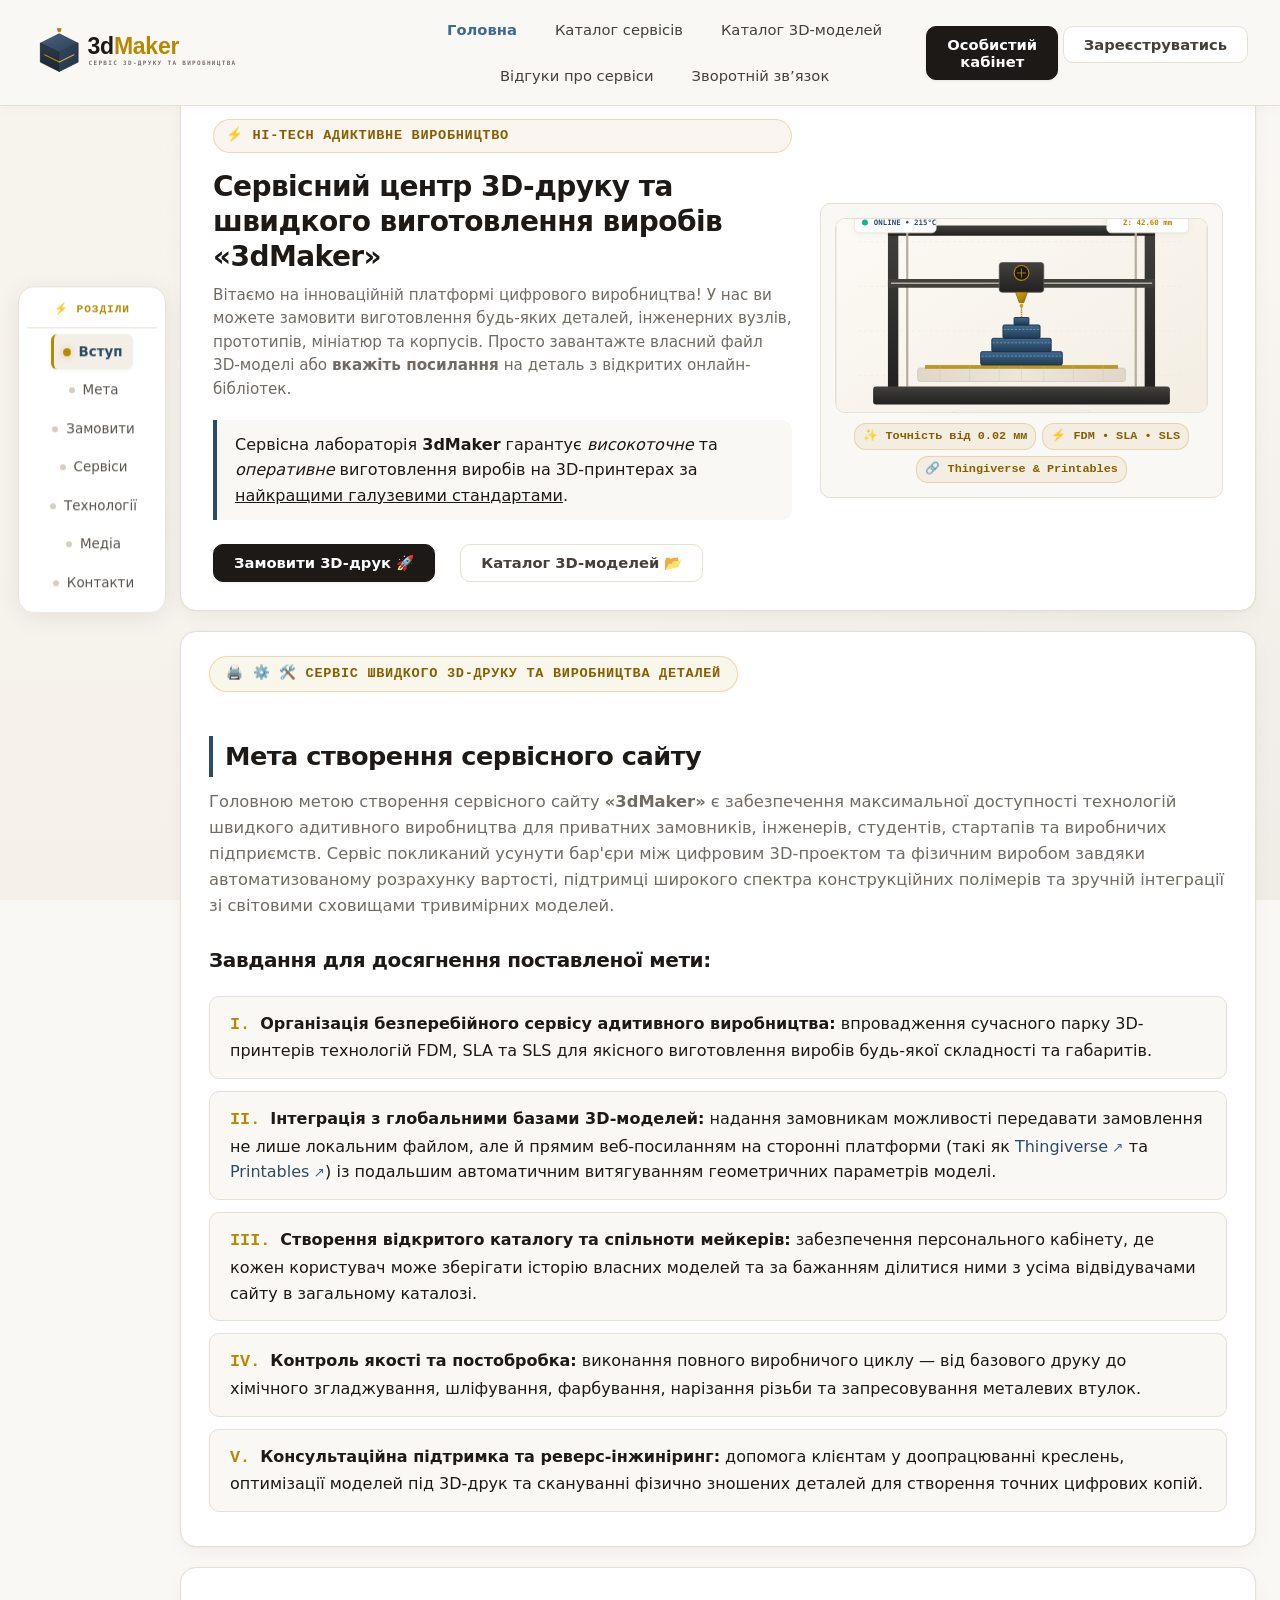
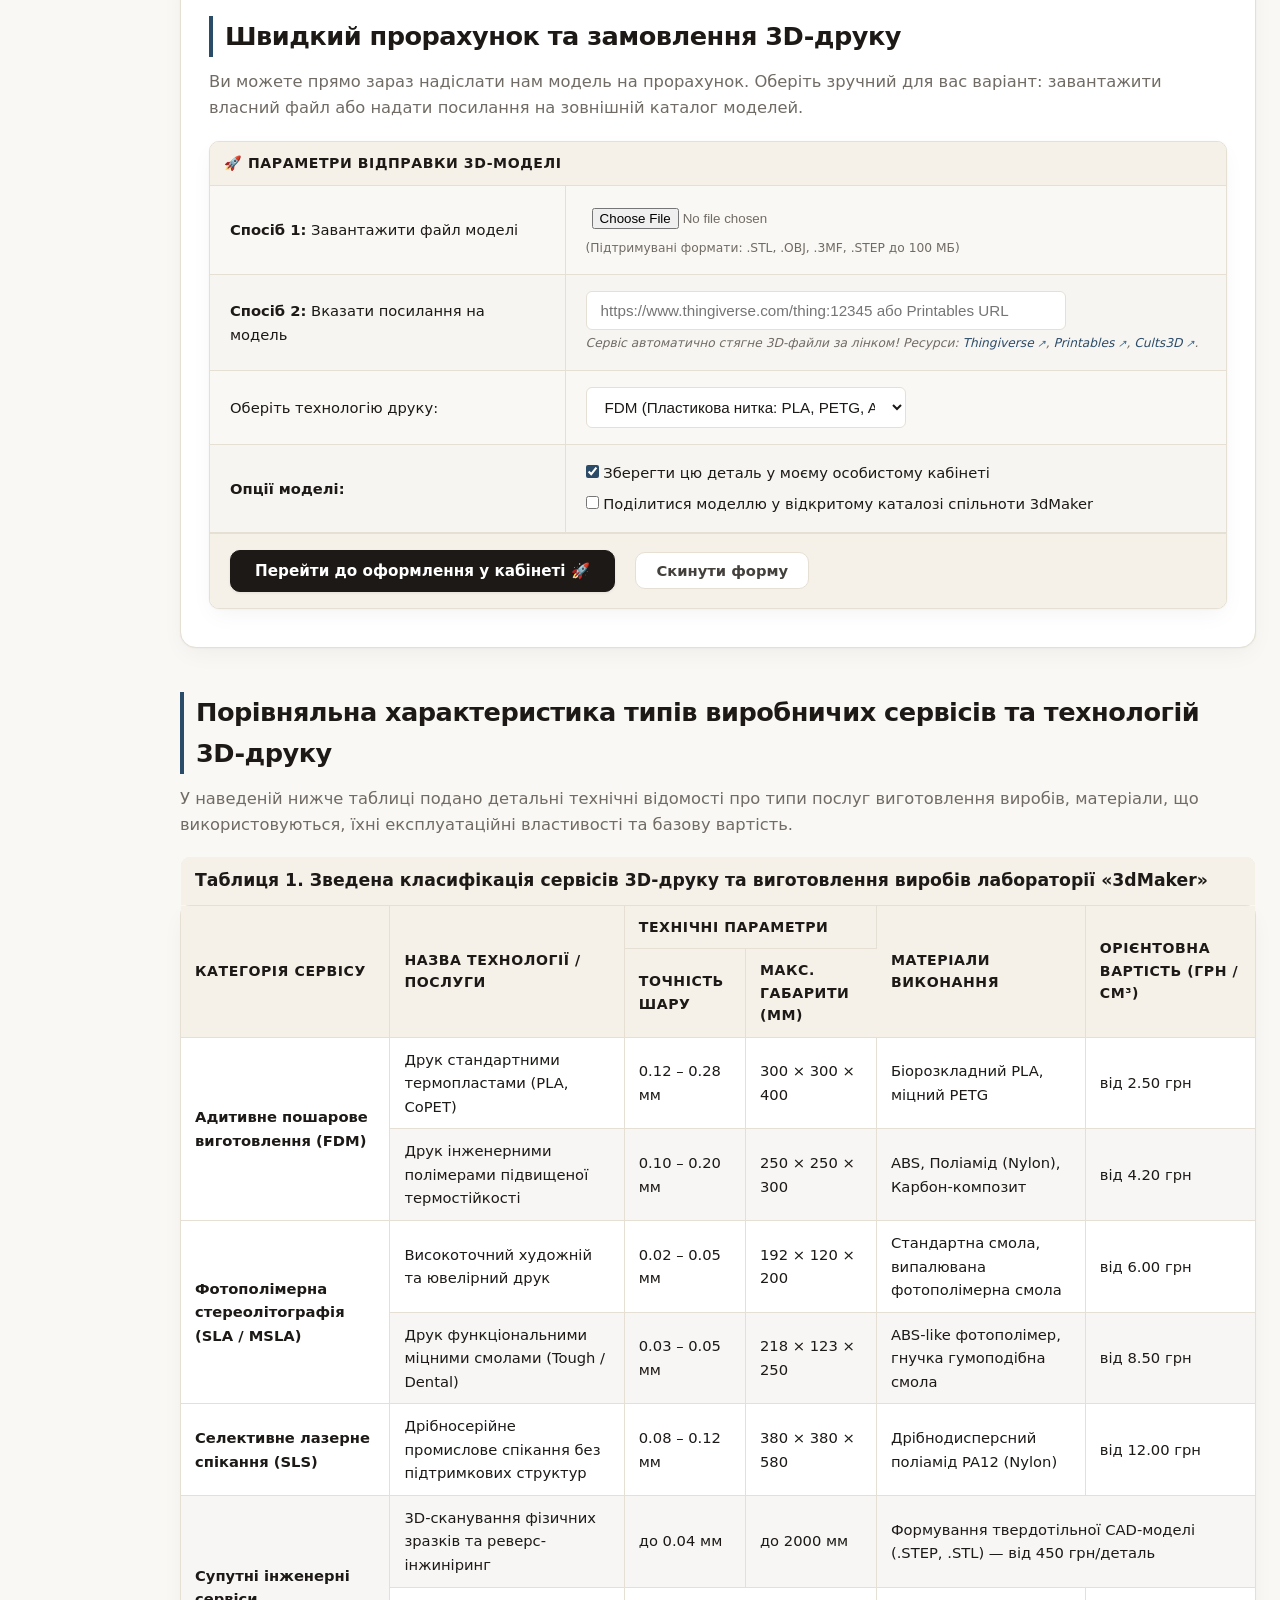
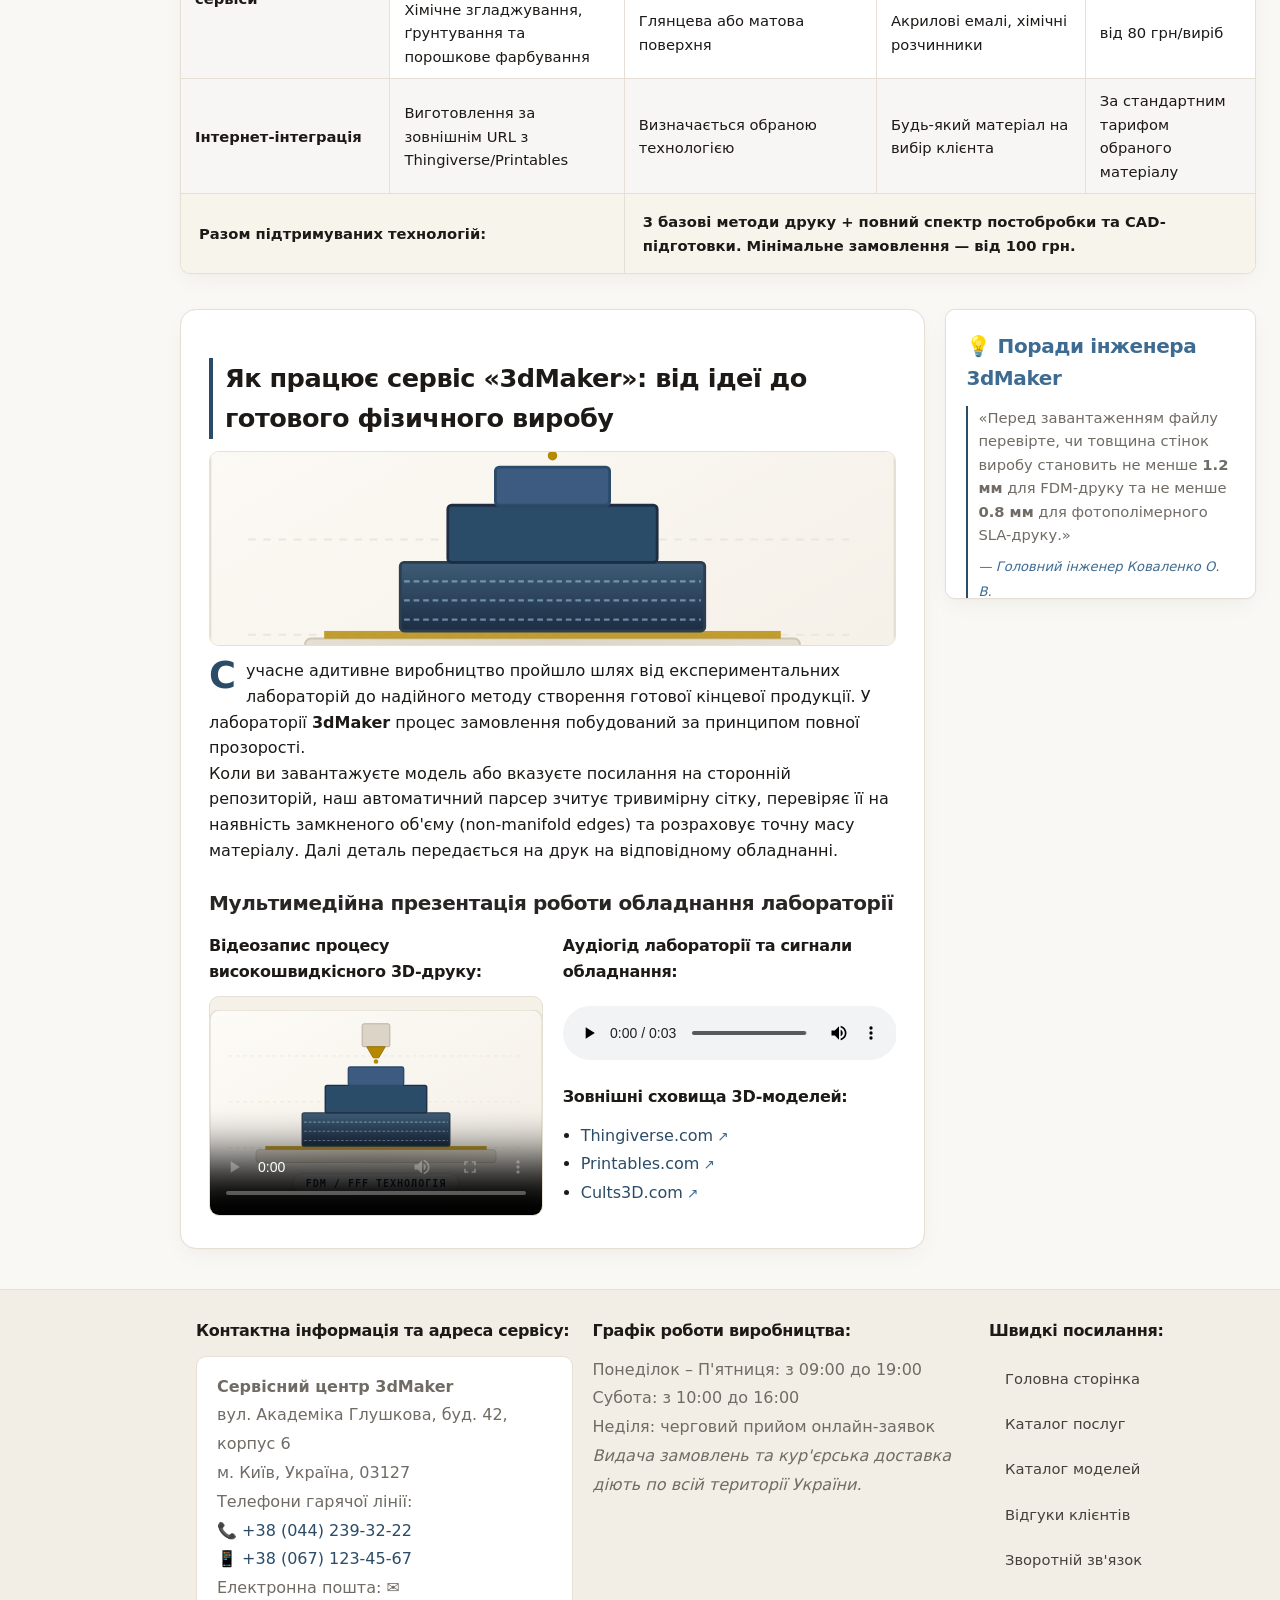
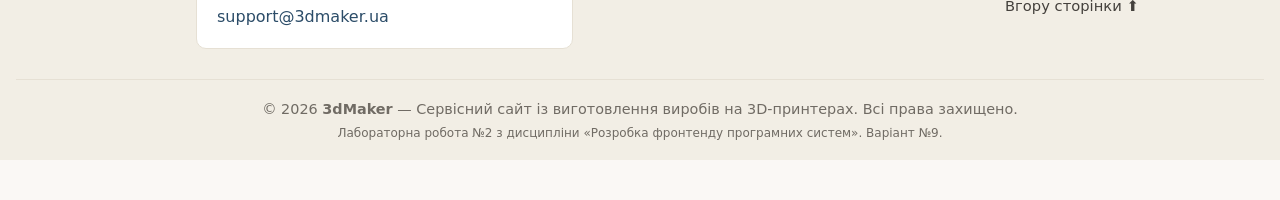
==== index.html @ 6f6f1754 "feat: ширина контейнера 1440px" ====
<!DOCTYPE html>
<html lang="uk">
<head>
    <meta charset="UTF-8">
    <meta name="viewport" content="width=device-width, initial-scale=1.0">
    <meta name="description" content="3dMaker - сучасний сервісний сайт із виготовлення виробів на 3D-принтерах, завантаження 3D-моделей (STL, OBJ) та прямого друку за посиланням з онлайн-каталогів.">
    <meta name="keywords" content="3D друк, виготовлення виробів, 3dMaker, FDM, SLA, SLS, 3D моделі, Thingiverse, Printables, замовити 3D друк">
    <meta name="author" content="3dMaker Studio">
    <title>3dMaker — Сервісний сайт із виготовлення виробів та 3D-друку</title>

    <link rel="stylesheet" href="css/style.css">
    <link rel="stylesheet" href="css/animations.css">

    <style>
        .hero-banner {
            position: relative;
            padding: 24px 28px;
            background: #ffffff;
            border: 1px solid var(--color-border);
            border-radius: var(--radius-lg);
            box-shadow: var(--shadow-hi-tech);
            overflow: hidden;
        }

        .hero-badge {
            display: inline-flex;
            align-items: center;
            gap: 6px;
            background-color: var(--color-badge-bg);
            color: #855f00;
            font-family: var(--font-tech);
            font-size: 0.85rem;
            font-weight: 700;
            padding: 5px 12px;
            border-radius: 20px;
            border: 1px solid rgba(181, 137, 0, 0.25);
            margin-bottom: 16px;
            letter-spacing: 0.05em;
        }

        a[target="_blank"]::after {
            content: " ↗";
            font-size: 0.85em;
            color: var(--color-primary-light);
        }

        .article-intro::first-letter {
            font-size: 2.3rem;
            font-weight: bold;
            color: var(--color-primary);
            float: left;
            margin-right: 10px;
            line-height: 1;
        }

        .order-card-table {
            border: none;
            background: #faf8f4;
            border-radius: var(--radius-md);
            border: 1px solid var(--color-border);
        }

        .order-card-table td {
            padding: 16px 20px;
            border-color: var(--color-border);
        }

        .custom-input {
            width: 100%;
            max-width: 480px;
            padding: 10px 14px;
            background: #ffffff;
            border: 1px solid var(--color-border);
            border-radius: 6px;
            color: var(--color-text-main);
            font-size: 0.95rem;
            transition: border-color 0.25s, box-shadow 0.25s;
        }

        .custom-input:focus {
            outline: none;
            border-color: var(--color-primary);
            box-shadow: 0 0 0 3px rgba(43, 76, 104, 0.1);
        }
    </style>
</head>
<body class="has-absolute-header">

    <header id="site-header" class="header-absolute">
        <table border="0" cellpadding="0" cellspacing="0">
            <tr>
                <td width="28%" align="left">
                    <a href="index.html" class="logo-box">
                        <img src="assets/images/logo.svg" alt="3dMaker - Сервіс 3D-друку та виготовлення виробів" width="220" height="55">
                    </a>
                </td>
                <td width="48%" align="center">
                    <nav>
                        <ul>
                            <li><a href="index.html" class="nav-link" style="color: var(--color-primary-light); font-weight: bold;">Головна</a></li>
                            <li><a href="services.html" class="nav-link">Каталог сервісів</a></li>
                            <li><a href="models-catalog.html" class="nav-link">Каталог 3D-моделей</a></li>
                            <li><a href="reviews.html" class="nav-link">Відгуки про сервіси</a></li>
                            <li><a href="feedback.html" class="nav-link">Зворотній зв’язок</a></li>
                        </ul>
                    </nav>
                </td>
                <td width="24%" align="right">
                    <a href="cabinet.html">
                        <button type="button" class="pulse-glow">Особистий кабінет</button>
                    </a>
                    &nbsp;
                    <a href="register.html">
                        <button type="button" class="btn-secondary">Зареєструватись</button>
                    </a>
                </td>
            </tr>
        </table>
    </header>

    <nav class="floating-left-subnav sticky-subnav" id="vertical-quick-nav" aria-label="Швидкий перехід по розділах">
        <div class="subnav-dock-header">
            <span class="subnav-dock-badge">⚡ РОЗДІЛИ</span>
        </div>
        <ul class="subnav-dock-list">
            <li><a href="#hero" class="subnav-link active"><span class="subnav-dot"></span><span class="subnav-label">Вступ</span></a></li>
            <li><a href="#about-mission" class="subnav-link"><span class="subnav-dot"></span><span class="subnav-label">Мета</span></a></li>
            <li><a href="#quick-order" class="subnav-link"><span class="subnav-dot"></span><span class="subnav-label">Замовити</span></a></li>
            <li><a href="#services-table" class="subnav-link"><span class="subnav-dot"></span><span class="subnav-label">Сервіси</span></a></li>
            <li><a href="#technology-article" class="subnav-link"><span class="subnav-dot"></span><span class="subnav-label">Технології</span></a></li>
            <li><a href="#media-section" class="subnav-link"><span class="subnav-dot"></span><span class="subnav-label">Медіа</span></a></li>
            <li><a href="#contacts" class="subnav-link"><span class="subnav-dot"></span><span class="subnav-label">Контакти</span></a></li>
        </ul>
    </nav>

    <section id="hero" class="hero-container">
        <div class="hero-grid">
            <div class="hero-text-col">
                <span class="hero-badge">⚡ HI-TECH АДИКТИВНЕ ВИРОБНИЦТВО</span>
                <h1>Сервісний центр 3D-друку та швидкого виготовлення виробів «3dMaker»</h1>
                <p class="hero-description">
                    Вітаємо на інноваційній платформі цифрового виробництва! У нас ви можете замовити виготовлення
                    будь-яких деталей, інженерних вузлів, прототипів, мініатюр та корпусів. Просто завантажте власний файл
                    3D-моделі або <strong>вкажіть посилання</strong> на деталь з відкритих онлайн-бібліотек.
                </p>

                <p class="styled-sentence">
                    <span>Сервісна лабораторія <b>3dMaker</b> гарантує <i>високоточне</i> та <em>оперативне</em> виготовлення виробів на 3D-принтерах за <u>найкращими галузевими стандартами</u>.</span>
                </p>

                <div class="hero-actions">
                    <a href="#quick-order">
                        <button type="button" class="pulse-glow">Замовити 3D-друк 🚀</button>
                    </a>
                    &nbsp;
                    <a href="models-catalog.html">
                        <button type="button" class="btn-secondary">Каталог 3D-моделей 📂</button>
                    </a>
                </div>
            </div>

            <div class="hero-visual-col">
                <div class="hero-card-visual">
                    <img src="assets/images/hero-printer.svg" alt="3D-принтер лабораторії 3dMaker" class="photo-interactive hero-svg-img" tabindex="0">
                    <div class="hero-visual-badges">
                        <div class="hero-mini-badge">✨ Точність від 0.02 мм</div>
                        <div class="hero-mini-badge">⚡ FDM • SLA • SLS</div>
                        <div class="hero-mini-badge">🔗 Thingiverse & Printables</div>
                    </div>
                </div>
            </div>
        </div>
    </section>

    <main class="page-grid-layout">

            <section id="about-mission" class="mission-block-v9">
            <h2>Мета створення сервісного сайту</h2>
            <p style="margin-top: 8px;">
                Головною метою створення сервісного сайту <strong>«3dMaker»</strong> є забезпечення максимальної доступності
                технологій швидкого адитивного виробництва для приватних замовників, інженерів, студентів, стартапів та виробничих підприємств.
                Сервіс покликаний усунути бар'єри між цифровим 3D-проектом та фізичним виробом завдяки автоматизованому розрахунку вартості,
                підтримці широкого спектра конструкційних полімерів та зручній інтеграції зі світовими сховищами тривимірних моделей.
            </p>

            <h3 style="margin-top: 24px; color: var(--color-text-main);">Завдання для досягнення поставленої мети:</h3>
            <ol type="I" class="mission-tasks">
                <li>
                    <strong>Організація безперебійного сервісу адитивного виробництва:</strong> впровадження сучасного парку
                    3D-принтерів технологій FDM, SLA та SLS для якісного виготовлення виробів будь-якої складності та габаритів.
                </li>
                <li>
                    <strong>Інтеграція з глобальними базами 3D-моделей:</strong> надання замовникам можливості передавати замовлення
                    не лише локальним файлом, але й прямим веб-посиланням на сторонні платформи (такі як
                    <a href="https://www.thingiverse.com/" target="_blank" title="Відкрити Thingiverse у новій вкладці">Thingiverse</a> та
                    <a href="https://www.printables.com/" target="_blank" title="Відкрити Printables у новій вкладці">Printables</a>)
                    із подальшим автоматичним витягуванням геометричних параметрів моделі.
                </li>
                <li>
                    <strong>Створення відкритого каталогу та спільноти мейкерів:</strong> забезпечення персонального кабінету,
                    де кожен користувач може зберігати історію власних моделей та за бажанням ділитися ними з усіма відвідувачами сайту в загальному каталозі.
                </li>
                <li>
                    <strong>Контроль якості та постобробка:</strong> виконання повного виробничого циклу — від базового друку до
                    хімічного згладжування, шліфування, фарбування, нарізання різьби та запресовування металевих втулок.
                </li>
                <li>
                    <strong>Консультаційна підтримка та реверс-інжиніринг:</strong> допомога клієнтам у доопрацюванні креслень, оптимізації
                    моделей під 3D-друк та скануванні фізично зношених деталей для створення точних цифрових копій.
                </li>
            </ol>
        </section>

        <section id="quick-order" class="hero-banner">
            <h2>Швидкий прорахунок та замовлення 3D-друку</h2>
            <p style="color: var(--color-text-muted); margin-bottom: 20px;">
                Ви можете прямо зараз надіслати нам модель на прорахунок. Оберіть зручний для вас варіант: завантажити власний файл
                або надати посилання на зовнішній каталог моделей.
            </p>

            <form action="cabinet.html" method="get">
                <table class="order-card-table" cellpadding="10" cellspacing="0" width="100%">
                    <thead>
                        <tr>
                            <th colspan="2" align="left" style="background: #f5f1e8; color: var(--color-text-main); border-bottom: 1px solid var(--color-border); border-radius: 8px 8px 0 0;">
                                🚀 ПАРАМЕТРИ ВІДПРАВКИ 3D-МОДЕЛІ
                            </th>
                        </tr>
                    </thead>
                    <tbody>
                        <tr>
                            <td width="35%">
                                <label for="upload-choice-file"><strong>Спосіб 1:</strong> Завантажити файл моделі</label>
                            </td>
                            <td>
                                <input type="file" id="upload-choice-file" name="model_file" accept=".stl,.obj,.3mf,.step" style="padding: 6px; color: var(--color-text-muted);">
                                <br>
                                <small style="color: var(--color-text-muted);">(Підтримувані формати: .STL, .OBJ, .3MF, .STEP до 100 МБ)</small>
                            </td>
                        </tr>
                        <tr>
                            <td>
                                <label for="upload-choice-url"><strong>Спосіб 2:</strong> Вказати посилання на модель</label>
                            </td>
                            <td>
                                <input type="url" id="upload-choice-url" name="model_url" class="custom-input" placeholder="https://www.thingiverse.com/thing:12345 або Printables URL">
                                <br>
                                <small style="color: var(--color-text-muted); margin-top: 4px; display: inline-block;">
                                    <em>Сервіс автоматично стягне 3D-файли за лінком! Ресурси:
                                        <a href="https://www.thingiverse.com/" target="_blank">Thingiverse</a>,
                                        <a href="https://www.printables.com/" target="_blank">Printables</a>,
                                        <a href="https://cults3d.com/" target="_blank">Cults3D</a>.
                                    </em>
                                </small>
                            </td>
                        </tr>
                        <tr>
                            <td>
                                <label for="print-tech">Оберіть технологію друку:</label>
                            </td>
                            <td>
                                <select id="print-tech" name="technology" class="custom-input" style="max-width: 320px;">
                                    <option value="fdm" selected>FDM (Пластикова нитка: PLA, PETG, ABS, Nylon)</option>
                                    <option value="sla">SLA (Фотополімерна рідка смола високої деталізації)</option>
                                    <option value="sls">SLS (Порошковий поліамід, промислова міцність)</option>
                                </select>
                            </td>
                        </tr>
                        <tr>
                            <td>
                                <strong>Опції моделі:</strong>
                            </td>
                            <td>
                                <div style="display: flex; flex-direction: column; gap: 8px;">
                                    <div>
                                        <input type="checkbox" id="save-in-cabinet" name="save_cabinet" checked style="accent-color: var(--color-primary); cursor: pointer;">
                                        <label for="save-in-cabinet" style="cursor: pointer;">Зберегти цю деталь у моєму особистому кабінеті</label>
                                    </div>
                                    <div>
                                        <input type="checkbox" id="share-publicly" name="share_public" style="accent-color: var(--color-primary); cursor: pointer;">
                                        <label for="share-publicly" style="cursor: pointer;">Поділитися моделлю у відкритому каталозі спільноти 3dMaker</label>
                                    </div>
                                </div>
                            </td>
                        </tr>
                    </tbody>
                    <tfoot>
                        <tr>
                            <td colspan="2" align="left" style="background: #f5f1e8; color: var(--color-text-main); border-top: 1px solid var(--color-border); border-radius: 0 0 8px 8px;">
                                <button type="submit" class="pulse-glow" style="padding: 11px 24px; font-size: 0.95rem;">
                                    Перейти до оформлення у кабінеті 🚀
                                </button>
                                &nbsp;&nbsp;
                                <button type="reset" class="btn-secondary">Скинути форму</button>
                            </td>
                        </tr>
                    </tfoot>
                </table>
            </form>
        </section>

        <section id="services-table">
            <h2>Порівняльна характеристика типів виробничих сервісів та технологій 3D-друку</h2>
            <p>
                У наведеній нижче таблиці подано детальні технічні відомості про типи послуг виготовлення виробів,
                матеріали, що використовуються, їхні експлуатаційні властивості та базову вартість.
            </p>

            <div class="services-table-wrapper">
                <table border="0" cellpadding="10" cellspacing="0" width="100%">
                    <caption>
                        <strong>Таблиця 1.</strong> Зведена класифікація сервісів 3D-друку та виготовлення виробів лабораторії «3dMaker»
                    </caption>

                    <thead>
                        <tr>
                            <th rowspan="2">Категорія сервісу</th>
                            <th rowspan="2">Назва технології / послуги</th>
                            <th colspan="2">Технічні параметри</th>
                            <th rowspan="2">Матеріали виконання</th>
                            <th rowspan="2">Орієнтовна вартість (грн / см³)</th>
                        </tr>
                        <tr>
                            <th>Точність шару</th>
                            <th>Макс. габарити (мм)</th>
                        </tr>
                    </thead>

                    <tbody>
                        <tr>
                            <td rowspan="2" align="center">
                                <strong>Адитивне пошарове виготовлення (FDM)</strong>
                            </td>
                            <td>Друк стандартними термопластами (PLA, CoPET)</td>
                            <td>0.12 – 0.28 мм</td>
                            <td>300 × 300 × 400</td>
                            <td>Біорозкладний PLA, міцний PETG</td>
                            <td>від 2.50 грн</td>
                        </tr>

                        <tr>
                            <td>Друк інженерними полімерами підвищеної термостійкості</td>
                            <td>0.10 – 0.20 мм</td>
                            <td>250 × 250 × 300</td>
                            <td>ABS, Поліамід (Nylon), Карбон-композит</td>
                            <td>від 4.20 грн</td>
                        </tr>

                        <tr>
                            <td rowspan="2" align="center">
                                <strong>Фотополімерна стереолітографія (SLA / MSLA)</strong>
                            </td>
                            <td>Високоточний художній та ювелірний друк</td>
                            <td>0.02 – 0.05 мм</td>
                            <td>192 × 120 × 200</td>
                            <td>Стандартна смола, випалювана фотополімерна смола</td>
                            <td>від 6.00 грн</td>
                        </tr>

                        <tr>
                            <td>Друк функціональними міцними смолами (Tough / Dental)</td>
                            <td>0.03 – 0.05 мм</td>
                            <td>218 × 123 × 250</td>
                            <td>ABS-like фотополімер, гнучка гумоподібна смола</td>
                            <td>від 8.50 грн</td>
                        </tr>

                        <tr>
                            <td align="center">
                                <strong>Селективне лазерне спікання (SLS)</strong>
                            </td>
                            <td>Дрібносерійне промислове спікання без підтримкових структур</td>
                            <td>0.08 – 0.12 мм</td>
                            <td>380 × 380 × 580</td>
                            <td>Дрібнодисперсний поліамід PA12 (Nylon)</td>
                            <td>від 12.00 грн</td>
                        </tr>

                        <tr>
                            <td rowspan="2" align="center">
                                <strong>Супутні інженерні сервіси</strong>
                            </td>
                            <td>3D-сканування фізичних зразків та реверс-інжиніринг</td>
                            <td>до 0.04 мм</td>
                            <td>до 2000 мм</td>
                            <td colspan="2" align="center">
                                Формування твердотільної CAD-моделі (.STEP, .STL) — від 450 грн/деталь
                            </td>
                        </tr>

                        <tr>
                            <td>Хімічне згладжування, ґрунтування та порошкове фарбування</td>
                            <td colspan="2" align="center">Глянцева або матова поверхня</td>
                            <td>Акрилові емалі, хімічні розчинники</td>
                            <td>від 80 грн/виріб</td>
                        </tr>

                        <tr>
                            <td align="center">
                                <strong>Інтернет-інтеграція</strong>
                            </td>
                            <td>Виготовлення за зовнішнім URL з Thingiverse/Printables</td>
                            <td colspan="2" align="center">Визначається обраною технологією</td>
                            <td>Будь-який матеріал на вибір клієнта</td>
                            <td>За стандартним тарифом обраного матеріалу</td>
                        </tr>
                    </tbody>

                    <tfoot>
                        <tr>
                            <th colspan="2" align="left">
                                Разом підтримуваних технологій:
                            </th>
                            <td colspan="4">
                                <strong>3 базові методи друку + повний спектр постобробки та CAD-підготовки</strong>. Мінімальне замовлення — від 100 грн.
                            </td>
                        </tr>
                    </tfoot>
                </table>
            </div>
        </section>

        <div class="main-sidebar-grid">

            <article id="technology-article" class="hero-banner">
                <h2>Як працює сервіс «3dMaker»: від ідеї до готового фізичного виробу</h2>
                <div class="clearfix">
                    <img src="assets/images/fdm.svg" alt="Процес пошарового наплавлення матеріалу на 3D-принтері" width="280" class="float-left-img photo-interactive" tabindex="0">
                    <p class="article-intro">
                        Сучасне адитивне виробництво пройшло шлях від експериментальних лабораторій до надійного методу створення готової кінцевої продукції.
                        У лабораторії <strong>3dMaker</strong> процес замовлення побудований за принципом повної прозорості.
                    </p>
                    <p>
                        Коли ви завантажуєте модель або вказуєте посилання на сторонній репозиторій, наш автоматичний парсер зчитує
                        тривимірну сітку, перевіряє її на наявність замкненого об'єму (non-manifold edges) та розраховує точну масу матеріалу.
                        Далі деталь передається на друк на відповідному обладнанні.
                    </p>
                </div>

                <section id="media-section" style="margin-top: 24px;">
                    <h3>Мультимедійна презентація роботи обладнання лабораторії</h3>

                    <div style="display: grid; grid-template-columns: 1fr 1fr; gap: 20px; margin-top: 14px;">
                        <div>
                            <h4>Відеозапис процесу високошвидкісного 3D-друку:</h4>
                            <video width="100%" height="220" controls poster="assets/images/fdm.svg" style="border-radius: var(--radius-md); border: 1px solid var(--color-border); background: #f5f1e8;">
                                <source src="assets/media/printer-demo.mp4" type="video/mp4">
                                <p>Ваш браузер не підтримує відтворення HTML5-відео.</p>
                            </video>
                        </div>
                        <div>
                            <h4>Аудіогід лабораторії та сигнали обладнання:</h4>
                            <audio controls style="width: 100%; margin-top: 10px;">
                                <source src="assets/media/audio-presentation.wav" type="audio/wav">
                                <p>Ваш браузер не підтримує елемент <code>audio</code>.</p>
                            </audio>
                            <h4 style="margin-top: 16px;">Зовнішні сховища 3D-моделей:</h4>
                            <ul style="margin-left: 18px; line-height: 1.8;">
                                <li><a href="https://www.thingiverse.com/" target="_blank" rel="noopener noreferrer">Thingiverse.com</a></li>
                                <li><a href="https://www.printables.com/" target="_blank" rel="noopener noreferrer">Printables.com</a></li>
                                <li><a href="https://cults3d.com/" target="_blank" rel="noopener noreferrer">Cults3D.com</a></li>
                            </ul>
                        </div>
                    </div>
                </section>
            </article>

            <aside id="useful-tips" class="scrollable-content-box">
                <h3 style="color: var(--color-primary-light);">💡 Поради інженера 3dMaker</h3>
                <blockquote style="margin: 10px 0; border-left: 2px solid var(--color-primary); padding-left: 10px;">
                    <p style="font-size: 0.92rem; color: var(--color-text-muted); margin-bottom: 6px;">
                        «Перед завантаженням файлу перевірте, чи товщина стінок виробу становить не менше <strong>1.2 мм</strong> для FDM-друку
                        та не менше <strong>0.8 мм</strong> для фотополімерного SLA-друку.»
                    </p>
                    <cite style="color: var(--color-primary-light); font-size: 0.82rem;">— Головний інженер Коваленко О. В.</cite>
                </blockquote>

                <h4 style="margin-top: 14px; border-bottom: 1px solid var(--color-border); padding-bottom: 4px;">Короткий довідник полімерів:</h4>
                <dl style="font-size: 0.88rem;">
                    <dt style="color: var(--color-primary-light); margin-top: 8px;"><strong>PLA (Полілактид)</strong></dt>
                    <dd style="color: var(--color-text-muted);">Екологічний жорсткий термопласт із кукурудзяного крохмалю. Ідеальний для макетів та прототипів.</dd>

                    <dt style="color: var(--color-primary-light); margin-top: 8px;"><strong>PETG (Кополіефір)</strong></dt>
                    <dd style="color: var(--color-text-muted);">Ударостійкий, вологостійкий та хімічно стійкий пластик. Найкращий вибір для побутових і автодеталей.</dd>

                    <dt style="color: var(--color-primary-light); margin-top: 8px;"><strong>ABS (Термостійкий)</strong></dt>
                    <dd style="color: var(--color-text-muted);">Міцний пластик, що витримує температуру до 95°C і піддається хімічному ацетоновому згладжуванню.</dd>

                    <dt style="color: var(--color-primary-light); margin-top: 8px;"><strong>Фотополімерна смола (Resin)</strong></dt>
                    <dd style="color: var(--color-text-muted);">Рідкий полімер, що твердне під УФ-випромінюванням. Забезпечує мікроскопічну деталізацію до 22 мікрон.</dd>

                    <dt style="color: var(--color-primary-light); margin-top: 8px;"><strong>Nylon PA12 (Поліамід)</strong></dt>
                    <dd style="color: var(--color-text-muted);">Промисловий самозмащувальний пластик для високонавантажених шестерень та коліс.</dd>
                </dl>
            </aside>

        </div>

    </main>

    <footer id="contacts">
        <div class="page-grid-layout" style="grid-template-columns: 1.5fr 1.5fr 1fr; gap: 20px;">
            <div>
                <h4>Контактна інформація та адреса сервісу:</h4>
                <div class="contacts-v9" title="Наведіть курсор та затримайте на 2 секунди для збільшення шрифту">
                    <address>
                        <strong>Сервісний центр 3dMaker</strong><br>
                        вул. Академіка Глушкова, буд. 42, корпус 6<br>
                        м. Київ, Україна, 03127<br>
                        Телефони гарячої лінії: <br>
                        📞 <a href="tel:+380442393222">+38 (044) 239-32-22</a><br>
                        📱 <a href="tel:+380671234567">+38 (067) 123-45-67</a><br>
                        Електронна пошта: ✉️ <a href="mailto:support@3dmaker.ua">support@3dmaker.ua</a>
                    </address>
                </div>
            </div>

            <div>
                <h4>Графік роботи виробництва:</h4>
                <p style="color: var(--color-text-muted); line-height: 1.8;">
                    Понеділок – П'ятниця: з 09:00 до 19:00<br>
                    Субота: з 10:00 до 16:00<br>
                    Неділя: черговий прийом онлайн-заявок<br>
                    <em>Видача замовлень та кур'єрська доставка діють по всій території України.</em>
                </p>
            </div>

            <div>
                <h4>Швидкі посилання:</h4>
                <ul style="list-style: none; line-height: 2;">
                    <li><a href="index.html" class="nav-link">Головна сторінка</a></li>
                    <li><a href="services.html" class="nav-link">Каталог послуг</a></li>
                    <li><a href="models-catalog.html" class="nav-link">Каталог моделей</a></li>
                    <li><a href="reviews.html" class="nav-link">Відгуки клієнтів</a></li>
                    <li><a href="feedback.html" class="nav-link">Зворотній зв'язок</a></li>
                    <li><a href="#site-header" class="nav-link">Вгору сторінки ⬆️</a></li>
                </ul>
            </div>
        </div>

        <div style="text-align: center; margin-top: 30px; border-top: 1px solid var(--color-border); padding-top: 18px;">
            <p style="color: var(--color-text-muted); font-size: 0.9rem;">
                &copy; 2026 <strong>3dMaker</strong> — Сервісний сайт із виготовлення виробів на 3D-принтерах. Всі права захищено.
                <br>
                <small>Лабораторна робота №2 з дисципліни «Розробка фронтенду програмних систем». Варіант №9.</small>
            </p>
        </div>
    </footer>

    <script>
        document.addEventListener('DOMContentLoaded', function () {
            var links = document.querySelectorAll('.subnav-link');
            var sections = [];
            for (var i = 0; i < links.length; i++) {
                var hash = links[i].getAttribute('href');
                if (hash && hash.charAt(0) === '#') {
                    var target = document.querySelector(hash);
                    if (target) {
                        sections.push({ el: target, link: links[i] });
                    }
                }
            }
            function onScroll() {
                var scrollPos = window.scrollY + 140;
                var current = sections[0];
                for (var j = 0; j < sections.length; j++) {
                    var top = sections[j].el.getBoundingClientRect().top + window.scrollY;
                    if (scrollPos >= top) {
                        current = sections[j];
                    }
                }
                if ((window.innerHeight + window.scrollY) >= (document.documentElement.scrollHeight - 50)) {
                    current = sections[sections.length - 1];
                }
                for (var k = 0; k < links.length; k++) {
                    links[k].classList.remove('active');
                }
                if (current && current.link) {
                    current.link.classList.add('active');
                }
            }
            window.addEventListener('scroll', onScroll, { passive: true });
            window.addEventListener('resize', onScroll);
            onScroll();
        });
    </script>
</body>
</html>
---- css/style.css ----
* {
    box-sizing: border-box;
    margin: 0;
    padding: 0;
}

::selection {
    background-color: #b58900;
    color: white;
}

:root {
    --color-bg-dark: #faf8f5;
    --color-bg-card: #ffffff;
    --color-bg-surface: #f4f0e6;
    --color-border: #e6e0d4;
    --color-border-glow: rgba(181, 137, 0, 0.2);
    --color-primary: #2b4c68;
    --color-primary-light: #3e6b91;
    --color-accent-gold: #b58900;

    --color-text-main: rgb(28, 25, 23);
    --color-text-muted: rgb(112, 107, 100);
    --color-glow-blue: rgba(43, 76, 104, 0.12);
    --color-glow-gold: rgba(181, 137, 0, 0.15);

    --color-accent-cyan: hsl(205, 35%, 45%);
    --color-bg-table-alt: hsla(38, 25%, 96%, 0.85);
    --color-badge-bg: hsla(38, 55%, 48%, 0.08);

    --color-active-link: darkgreen;
    --color-white: white;
    --color-black: black;

    --font-primary: 'Plus Jakarta Sans', 'Inter', system-ui, -apple-system, BlinkMacSystemFont, 'Segoe UI', Roboto, sans-serif;
    --font-tech: 'JetBrains Mono', 'Consolas', 'Courier New', monospace;

    --radius-sm: 6px;
    --radius-md: 10px;
    --radius-lg: 16px;
    --shadow-hi-tech: 0 1px 3px rgba(0, 0, 0, 0.02), 0 8px 24px -4px rgba(28, 25, 23, 0.05), 0 0 1px rgba(28, 25, 23, 0.08);
    --shadow-neon-gold: 0 8px 25px rgba(28, 25, 23, 0.06), 0 0 15px rgba(181, 137, 0, 0.15);
}

html {
    scroll-behavior: smooth;
}

section, article, footer {
    scroll-margin-top: 86px;
}

body {
    font-family: var(--font-primary);
    font-size: 16px;
    line-height: 1.6;
    color: var(--color-text-main);
    background-color: var(--color-bg-dark);
    background-image: radial-gradient(circle at 10% 10%, rgba(181, 137, 0, 0.03) 0%, transparent 40%),
                      radial-gradient(circle at 90% 90%, rgba(43, 76, 104, 0.03) 0%, transparent 40%),
                      linear-gradient(180deg, #faf8f5 0%, #f5f1e8 100%);
    background-attachment: fixed;
    min-height: 100vh;
    padding-top: 76px;
    padding-bottom: 40px;
}

h1, h2, h3, h4, h5, h6 {
    font-family: var(--font-primary);
    color: var(--color-text-main);
    font-weight: 700;
    letter-spacing: -0.02em;
    margin-bottom: 12px;
}

h1 {
    font-size: 2.3rem;
    line-height: 1.25;
    color: var(--color-text-main);
    margin-bottom: 16px;
}

h2 {
    font-size: 1.6rem;
    color: var(--color-text-main);
    border-left: 4px solid var(--color-primary);
    padding-left: 12px;
    margin-top: 24px;
}

h3 {
    font-size: 1.25rem;
    color: #292524;
}

a {
    color: var(--color-primary);
    text-decoration: none;
    transition: color 0.25s ease, text-shadow 0.25s ease;
}

a:hover {
    color: var(--color-accent-gold);
    text-shadow: 0 0 8px rgba(181, 137, 0, 0.2);
}

a:visited {
    color: #4a6b82;
}

a:active,
.nav-link:active,
button:active {
    color: var(--color-active-link) !important;
    text-shadow: 0 0 8px rgba(0, 100, 0, 0.6);
}

hr {
    border: none;
    height: 1px;
    background: linear-gradient(90deg, transparent, var(--color-border), var(--color-accent-gold), var(--color-border), transparent);
    margin: 28px 0;
    opacity: 0.6;
}

code, pre, .tech-mono {
    font-family: var(--font-tech);
    background-color: #f5f1e8;
    color: var(--color-primary);
    padding: 2px 7px;
    border-radius: var(--radius-sm);
    border: 1px solid var(--color-border);
    font-size: 0.9em;
}

#site-header {
    background: rgba(250, 248, 245, 0.96);
    backdrop-filter: blur(14px);
    -webkit-backdrop-filter: blur(14px);
    border-bottom: 1px solid var(--color-border);
    box-shadow: 0 2px 12px rgba(0, 0, 0, 0.03);
    padding: 10px 24px;
    width: 100%;
}

.header-absolute,
.header-fixed {
    position: fixed;
    top: 0;
    left: 0;
    width: 100%;
    z-index: 1000;
}

.has-fixed-header,
.has-absolute-header {
    padding-top: 76px;
}

#site-header table,
footer table {
    width: 100%;
    margin: 0 !important;
    background: transparent !important;
    border: none !important;
    box-shadow: none !important;
    border-collapse: collapse;
}

#site-header table,
#site-header tbody,
#site-header tr {
    display: flex;
    align-items: center;
    justify-content: space-between;
    width: 100%;
}

#site-header td {
    border: none !important;
    background: transparent !important;
    padding: 0 8px !important;
}

#site-header td:first-child {
    flex: 0 0 auto;
}

#site-header td:nth-child(2) {
    flex: 1 1 auto;
    display: flex;
    justify-content: center;
}

#site-header td:last-child {
    flex: 0 0 auto;
    display: flex;
    justify-content: flex-end;
}

.logo-box {
    display: inline-flex;
    align-items: center;
    gap: 12px;
    transition: transform 0.3s ease, filter 0.3s ease;
}

.logo-box:hover {
    transform: scale(1.02);
    filter: drop-shadow(0 2px 8px rgba(181, 137, 0, 0.2));
}

nav ul {
    list-style: none;
    display: flex;
    flex-wrap: wrap;
    gap: 6px;
    align-items: center;
    justify-content: center;
}

.nav-link {
    display: inline-block;
    padding: 7px 15px;
    border-radius: 20px;
    color: #44403c;
    background-color: transparent;
    font-size: 0.92rem;
    font-weight: 500;
    border: 1px solid transparent;
    transition: background-color 0.25s ease, border-color 0.25s ease, color 0.25s ease, transform 0.2s ease, box-shadow 0.25s ease;
}

.nav-link:hover {
    background-color: #f0ebe0;
    border-color: #e2ded5;
    color: var(--color-text-main);
    transform: translateY(-1px);
    box-shadow: 0 2px 8px rgba(0, 0, 0, 0.04);
}

.hero-container {
    max-width: 1440px;
    margin: 14px auto 20px auto;
    padding: 0 24px 0 180px;
}

.hero-grid {
    display: grid;
    grid-template-columns: 1.18fr 0.82fr;
    gap: 28px;
    align-items: center;
    width: 100%;
    background-color: var(--color-bg-card);
    border: 1px solid var(--color-border);
    border-radius: var(--radius-lg);
    padding: 28px 32px;
    box-shadow: var(--shadow-hi-tech);
}

.hero-text-col {
    display: flex;
    flex-direction: column;
}

.hero-text-col h1 {
    font-size: 1.75rem;
    line-height: 1.25;
    margin-bottom: 10px;
    letter-spacing: -0.02em;
}

.hero-description {
    font-size: 0.95rem;
    color: var(--color-text-muted);
    line-height: 1.55;
    margin-bottom: 4px;
}

.hero-actions {
    display: flex;
    flex-wrap: wrap;
    align-items: center;
    gap: 10px;
    margin-top: 10px;
}

.hero-visual-col {
    display: flex;
    flex-direction: column;
    align-items: center;
    justify-content: center;
}

.hero-card-visual {
    width: 100%;
    background: #faf8f4;
    border: 1px solid var(--color-border);
    border-radius: var(--radius-md);
    padding: 14px;
    display: flex;
    flex-direction: column;
    align-items: center;
    gap: 10px;
    transition: transform 0.3s ease, box-shadow 0.3s ease;
}

.hero-card-visual:hover {
    transform: translateY(-2px);
    box-shadow: var(--shadow-neon-gold);
}

.hero-svg-img {
    width: 100%;
    height: auto;
    max-height: 240px;
    display: block;
}

.hero-visual-badges {
    display: flex;
    flex-wrap: wrap;
    gap: 6px;
    justify-content: center;
    width: 100%;
}

.hero-mini-badge {
    font-family: var(--font-tech);
    font-size: 0.74rem;
    font-weight: 700;
    color: #855f00;
    background: #f4ede1;
    border: 1px solid rgba(181, 137, 0, 0.25);
    padding: 3px 8px;
    border-radius: 12px;
}

.sticky-subnav,
.floating-left-subnav {
    position: -webkit-sticky;
    position: sticky;
    position: fixed;
    left: 18px;
    top: 50%;
    transform: translateY(-50%);
    z-index: 950;
    width: 148px;
    background: rgba(255, 255, 255, 0.96);
    backdrop-filter: blur(14px);
    -webkit-backdrop-filter: blur(14px);
    border: 1px solid var(--color-border);
    border-radius: var(--radius-lg);
    padding: 12px 8px;
    box-shadow: 0 4px 24px rgba(28, 25, 23, 0.08);
    display: flex;
    flex-direction: column;
    gap: 4px;
}

.subnav-dock-header {
    padding: 2px 6px 8px 6px;
    border-bottom: 1px solid var(--color-border);
    margin-bottom: 2px;
}

.subnav-dock-badge {
    font-family: var(--font-tech);
    font-size: 0.7rem;
    font-weight: 700;
    letter-spacing: 0.08em;
    color: #b58900;
    display: block;
    text-align: center;
}

.subnav-dock-list {
    list-style: none;
    padding: 0;
    margin: 0;
    display: flex;
    flex-direction: column;
    gap: 3px;
}

.subnav-dock-list .subnav-link {
    display: flex;
    align-items: center;
    gap: 8px;
    padding: 7px 10px;
    border-radius: var(--radius-sm);
    color: #57534e;
    text-decoration: none;
    font-size: 0.84rem;
    font-weight: 500;
    border-left: 3px solid transparent;
    transition: background-color 0.2s ease, border-color 0.2s ease, color 0.2s ease, transform 0.2s ease;
}

.subnav-dock-list .subnav-dot {
    width: 6px;
    height: 6px;
    border-radius: 50%;
    background: #d6cfbf;
    flex-shrink: 0;
    transition: transform 0.2s ease, background-color 0.2s ease;
}

.subnav-dock-list .subnav-link:hover {
    background: #faf7f2;
    color: var(--color-text-main);
    transform: translateX(2px);
}

.subnav-dock-list .subnav-link:hover .subnav-dot {
    background: var(--color-primary);
}

.subnav-dock-list .subnav-link.active {
    background: #f4efe6;
    color: var(--color-primary);
    font-weight: 700;
    border-left-color: #b58900;
    box-shadow: 0 1px 4px rgba(28, 25, 23, 0.04);
}

.subnav-dock-list .subnav-link.active .subnav-dot {
    background: #b58900;
    transform: scale(1.3);
    box-shadow: 0 0 6px rgba(181, 137, 0, 0.4);
}

.subnav-dock-list .subnav-link.active .subnav-label {
    color: var(--color-primary);
    font-weight: 700;
}

h2 + p {
    color: var(--color-text-muted);
    font-size: 1.02rem;
    margin-top: 4px;
    margin-bottom: 18px;
}

h3 ~ p {
    line-height: 1.65;
}

button,
input[type="submit"],
input[type="reset"],
input[type="button"],
.btn {
    font-family: var(--font-primary);
    font-size: 0.92rem;
    font-weight: 600;
    padding: 9px 20px;
    border-radius: var(--radius-md);
    border: 1px solid #1c1917;
    background: #1c1917;
    color: var(--color-white);
    cursor: pointer;
    transition: background 0.25s ease, box-shadow 0.25s ease, transform 0.2s ease, border-color 0.25s ease, color 0.25s ease;
    box-shadow: 0 1px 3px rgba(0, 0, 0, 0.08);
    display: inline-flex;
    align-items: center;
    justify-content: center;
    gap: 8px;
}

button:hover,
input[type="submit"]:hover,
.btn:hover {
    background: var(--color-primary);
    border-color: var(--color-primary);
    box-shadow: 0 4px 14px rgba(43, 76, 104, 0.2);
    transform: translateY(-1px);
    color: #ffffff;
}

input[type="reset"],
.btn-secondary {
    background: #ffffff;
    border-color: var(--color-border);
    color: #44403c;
    box-shadow: none;
}

input[type="reset"]:hover,
.btn-secondary:hover {
    background: #f7f4ed;
    color: var(--color-text-main);
    border-color: #dcd5c7;
    box-shadow: 0 2px 8px rgba(0, 0, 0, 0.04);
}

[class*="btn-outline"] {
    background: transparent;
    border: 1px solid var(--color-primary);
    color: var(--color-primary);
}

.mission-block-v9 {
    margin: 0 !important;
    padding: 24px 28px;
    background: #ffffff;
    border: 1px solid var(--color-border);
    border-radius: var(--radius-lg);
    box-shadow: var(--shadow-hi-tech);
    position: relative;
}

.mission-block-v9::before {
    content: "🖨️ ⚙️ 🛠️  СЕРВІС ШВИДКОГО 3D-ДРУКУ ТА ВИРОБНИЦТВА ДЕТАЛЕЙ";
    display: inline-flex;
    align-items: center;
    font-family: var(--font-tech);
    font-size: 0.85rem;
    font-weight: 700;
    color: #855f00;
    background: rgba(181, 137, 0, 0.08);
    border: 1px solid rgba(181, 137, 0, 0.25);
    padding: 6px 16px;
    border-radius: 20px;
    margin-bottom: 20px;
    letter-spacing: 0.05em;
    box-shadow: 0 1px 4px rgba(181, 137, 0, 0.08);
}

.mission-tasks {
    margin: 20px 0 10px 0;
    padding: 0;
    list-style-position: inside;
    display: flex;
    flex-direction: column;
    gap: 12px;
}

.mission-tasks > li {
    padding: 14px 20px;
    background: #faf8f4;
    border: 1px solid var(--color-border);
    border-radius: var(--radius-md);
    color: var(--color-text-main);
    line-height: 1.6;
    transition: border-color 0.25s ease, transform 0.25s ease, background-color 0.25s ease;
}

.mission-tasks > li:hover {
    border-color: #b58900;
    background: #ffffff;
    transform: translateX(4px);
}

.mission-tasks > li::marker {
    font-family: var(--font-tech);
    color: #b58900;
    font-weight: 900;
    font-size: 1.05rem;
}

.styled-sentence {
    background: #faf8f4;
    border-left: 4px solid var(--color-primary);
    padding: 12px 18px;
    border-radius: 0 var(--radius-md) var(--radius-md) 0;
    margin: 14px 0;
    font-size: 1rem;
    color: var(--color-text-main);
}

.services-table-wrapper {
    transition: transform 0.4s cubic-bezier(0.34, 1.56, 0.64, 1), box-shadow 0.4s ease;
    border-radius: var(--radius-md);
    will-change: transform;
}

.services-table-wrapper:hover {
    transform: translateY(2vh);
    box-shadow: 0 12px 30px rgba(28, 25, 23, 0.08);
}

.contacts-v9 {
    transition: font-size 0.4s ease 2s, color 0.4s ease 2s, text-shadow 0.4s ease 2s, border-color 0.4s ease 2s, background-color 0.4s ease 2s;
    font-size: 1rem;
    display: inline-block;
    padding: 16px 20px;
    border-radius: var(--radius-md);
    background: #ffffff;
    border: 1px solid var(--color-border);
    line-height: 1.8;
}

.contacts-v9:hover {
    font-size: 1.2rem;
    color: #855f00;
    text-shadow: 0 0 10px rgba(181, 137, 0, 0.3);
    background: #faf7ef;
    border-color: var(--color-accent-gold);
}

.scrollable-content-box {
    max-height: 290px;
    overflow-y: auto;
    overflow-x: hidden;
    padding: 20px;
    background-color: #ffffff;
    border: 1px solid var(--color-border);
    border-radius: var(--radius-md);
    box-shadow: var(--shadow-hi-tech);
}

.scrollable-content-box::-webkit-scrollbar {
    width: 8px;
}

.scrollable-content-box::-webkit-scrollbar-track {
    background: #f5f1e8;
    border-radius: 4px;
}

.scrollable-content-box::-webkit-scrollbar-thumb {
    background: #d5cebf;
    border-radius: 4px;
    border: 1px solid #c8c0b0;
}

.scrollable-content-box::-webkit-scrollbar-thumb:hover {
    background: #b5ad9e;
}

table {
    width: 100%;
    border-collapse: separate;
    border-spacing: 0;
    margin: 14px 0;
    background-color: #ffffff;
    border: 1px solid var(--color-border);
    border-radius: var(--radius-md);
    overflow: hidden;
    box-shadow: var(--shadow-hi-tech);
}

caption {
    font-family: var(--font-primary);
    font-weight: 700;
    font-size: 1.08rem;
    color: var(--color-text-main);
    padding: 10px 14px;
    text-align: left;
    background: #f5f1e8;
    border: 1px solid var(--color-border);
    border-bottom: none;
    border-radius: var(--radius-md) var(--radius-md) 0 0;
}

th, td {
    padding: 10px 14px;
    text-align: left;
    border-bottom: 1px solid var(--color-border);
    border-right: 1px solid var(--color-border);
    font-size: 0.92rem;
}

th:last-child, td:last-child {
    border-right: none;
}

thead tr {
    background: #f5f1e8;
}

thead th {
    color: var(--color-text-main);
    font-weight: 700;
    letter-spacing: 0.04em;
    font-size: 0.88rem;
    text-transform: uppercase;
}

tbody tr {
    transition: background-color 0.2s ease;
}

tbody tr:nth-child(even) {
    background-color: var(--color-bg-table-alt);
}

tbody tr:hover {
    background-color: #f1ede3;
}

tfoot tr {
    background: #f7f4ec;
    font-weight: 600;
    color: var(--color-text-main);
}

tfoot td, tfoot th {
    border-bottom: none;
    padding: 16px 18px;
}

.catalog-item-v9 {
    border-top: 3px dotted var(--color-accent-gold) !important;
    border-bottom: 4px solid var(--color-accent-gold) !important;
    border-left: 1px solid rgba(181, 137, 0, 0.25) !important;
    border-right: 1px solid rgba(181, 137, 0, 0.25) !important;
    border-radius: var(--radius-md);
    background: #ffffff;
    padding: 24px;
    box-shadow: var(--shadow-hi-tech);
    transition: transform 0.3s ease, box-shadow 0.3s ease, border-color 0.3s ease;
    display: flex;
    flex-direction: column;
    justify-content: space-between;
}

.catalog-item-v9:hover {
    transform: translateY(-4px);
    box-shadow: 0 10px 30px rgba(28, 25, 23, 0.08), 0 0 15px rgba(181, 137, 0, 0.15);
    border-left-color: rgba(181, 137, 0, 0.6) !important;
    border-right-color: rgba(181, 137, 0, 0.6) !important;
}

.material-type-v9,
.fabric-type-v9 {
    font-weight: 700 !important;
    font-size: 1.15rem !important;
    font-style: italic !important;
    color: #855f00 !important;
    background: rgba(181, 137, 0, 0.08);
    border-left: 3px solid #b58900;
    padding: 6px 12px;
    border-radius: 0 var(--radius-sm) var(--radius-sm) 0;
    display: block;
    margin: 10px 0 12px 0;
}

.photo-interactive {
    width: 100%;
    height: 195px;
    object-fit: cover;
    border-radius: var(--radius-md);
    border: 1px solid var(--color-border);
    transition: filter 0.4s ease, transform 0.4s ease, box-shadow 0.4s ease, border-color 0.4s ease;
    cursor: pointer;
    outline: none;
}

.photo-interactive:focus,
.photo-interactive:hover {
    filter: grayscale(100%);
    transform: scale(1.02);
    border-color: #b58900;
    box-shadow: 0 4px 16px rgba(28, 25, 23, 0.08);
}

.service-meta-list {
    list-style: none;
    margin: 10px 0 18px 0;
    padding: 0;
    display: flex;
    flex-direction: column;
    gap: 6px;
}

.service-meta-list li {
    font-size: 0.92rem;
    color: #57534e;
    position: relative;
    padding-left: 18px;
    line-height: 1.5;
}

.service-meta-list li::before {
    content: "▸";
    position: absolute;
    left: 0;
    color: #b58900;
    font-weight: bold;
}

.page-grid-layout {
    display: grid;
    grid-template-columns: 1fr;
    gap: 20px;
    max-width: 1440px;
    margin: 0 auto;
    padding: 0 24px 0 180px;
}

@media (min-width: 1800px) {
    .page-grid-layout,
    .hero-container {
        padding-left: 24px;
        padding-right: 24px;
    }
}

.catalog-grid {
    display: grid;
    grid-template-columns: repeat(auto-fill, minmax(320px, 1fr));
    gap: 20px;
    margin: 18px 0;
}

.main-sidebar-grid {
    display: grid;
    grid-template-columns: 2.4fr 1fr;
    gap: 20px;
    align-items: start;
}

@media (max-width: 1080px) and (min-width: 768px) {
    .floating-left-subnav {
        width: 44px;
        padding: 8px 4px;
        left: 8px;
    }
    .subnav-dock-header {
        display: none;
    }
    .subnav-dock-list .subnav-label {
        display: none;
    }
    .subnav-dock-list .subnav-link {
        justify-content: center;
        padding: 8px 0;
        border-left: none;
    }
    .page-grid-layout,
    .hero-container {
        padding-left: 64px;
        padding-right: 16px;
    }
}

@media (max-width: 960px) {
    .hero-grid {
        grid-template-columns: 1fr;
        gap: 20px;
        padding: 20px;
    }
    .main-sidebar-grid {
        grid-template-columns: 1fr;
    }
    .catalog-grid {
        grid-template-columns: 1fr;
    }
    #site-header {
        padding: 10px 16px;
    }
    #site-header table, #site-header tr {
        flex-direction: column;
        gap: 10px;
    }
    .has-fixed-header,
    .has-absolute-header {
        padding-top: 180px;
    }
}

@media (max-width: 767px) {
    .floating-left-subnav {
        display: none;
    }
    .page-grid-layout,
    .hero-container {
        padding-left: 16px;
        padding-right: 16px;
    }
}

.float-left-img {
    float: left;
    margin: 0 16px 12px 0;
    border-radius: var(--radius-md);
    border: 1px solid var(--color-border);
}

.clearfix::after {
    content: "";
    display: table;
    clear: both;
}

footer {
    margin-top: 40px;
    background: #f2eee5;
    border-top: 1px solid var(--color-border);
    padding: 28px 16px 16px 16px;
}

footer address {
    font-style: normal;
    color: var(--color-text-muted);
    line-height: 1.8;
}
---- css/animations.css ----
@keyframes to-grayscale-anim {
    0% {
        filter: grayscale(0%) contrast(100%);
        transform: scale(1);
    }
    50% {
        filter: grayscale(50%) contrast(105%);
        transform: scale(1.01);
    }
    100% {
        filter: grayscale(100%) contrast(110%);
        transform: scale(1.02);
    }
}

.animate-grayscale:focus,
.animate-grayscale:hover {
    animation-name: to-grayscale-anim;
    animation-duration: 0.5s;
    animation-timing-function: ease-in-out;
    animation-fill-mode: forwards;
}

@keyframes warm-pulse {
    0%, 100% {
        box-shadow: 0 0 0 rgba(181, 137, 0, 0);
    }
    50% {
        box-shadow: 0 0 14px rgba(181, 137, 0, 0.35);
    }
}

.pulse-glow {
    animation: warm-pulse 2.5s infinite ease-in-out;
}

@keyframes laser-scan {
    0% {
        transform: translateY(0) scaleX(0.95);
        opacity: 0.3;
    }
    50% {
        transform: translateY(80px) scaleX(1);
        opacity: 0.7;
    }
    100% {
        transform: translateY(0) scaleX(0.95);
        opacity: 0.3;
    }
}

.laser-beam {
    animation-name: laser-scan;
    animation-duration: 3s;
    animation-timing-function: ease-in-out;
    animation-iteration-count: infinite;
}

.rotate-tech-icon {
    transition: transform 0.4s ease;
}

.rotate-tech-icon:hover {
    transform: rotate(15deg) scale(1.05);
}

@keyframes slide-down-fade {
    from {
        opacity: 0;
        transform: translateY(-16px);
    }
    to {
        opacity: 1;
        transform: translateY(0);
    }
}

.fade-in-down {
    animation: slide-down-fade 0.6s ease-out;
}
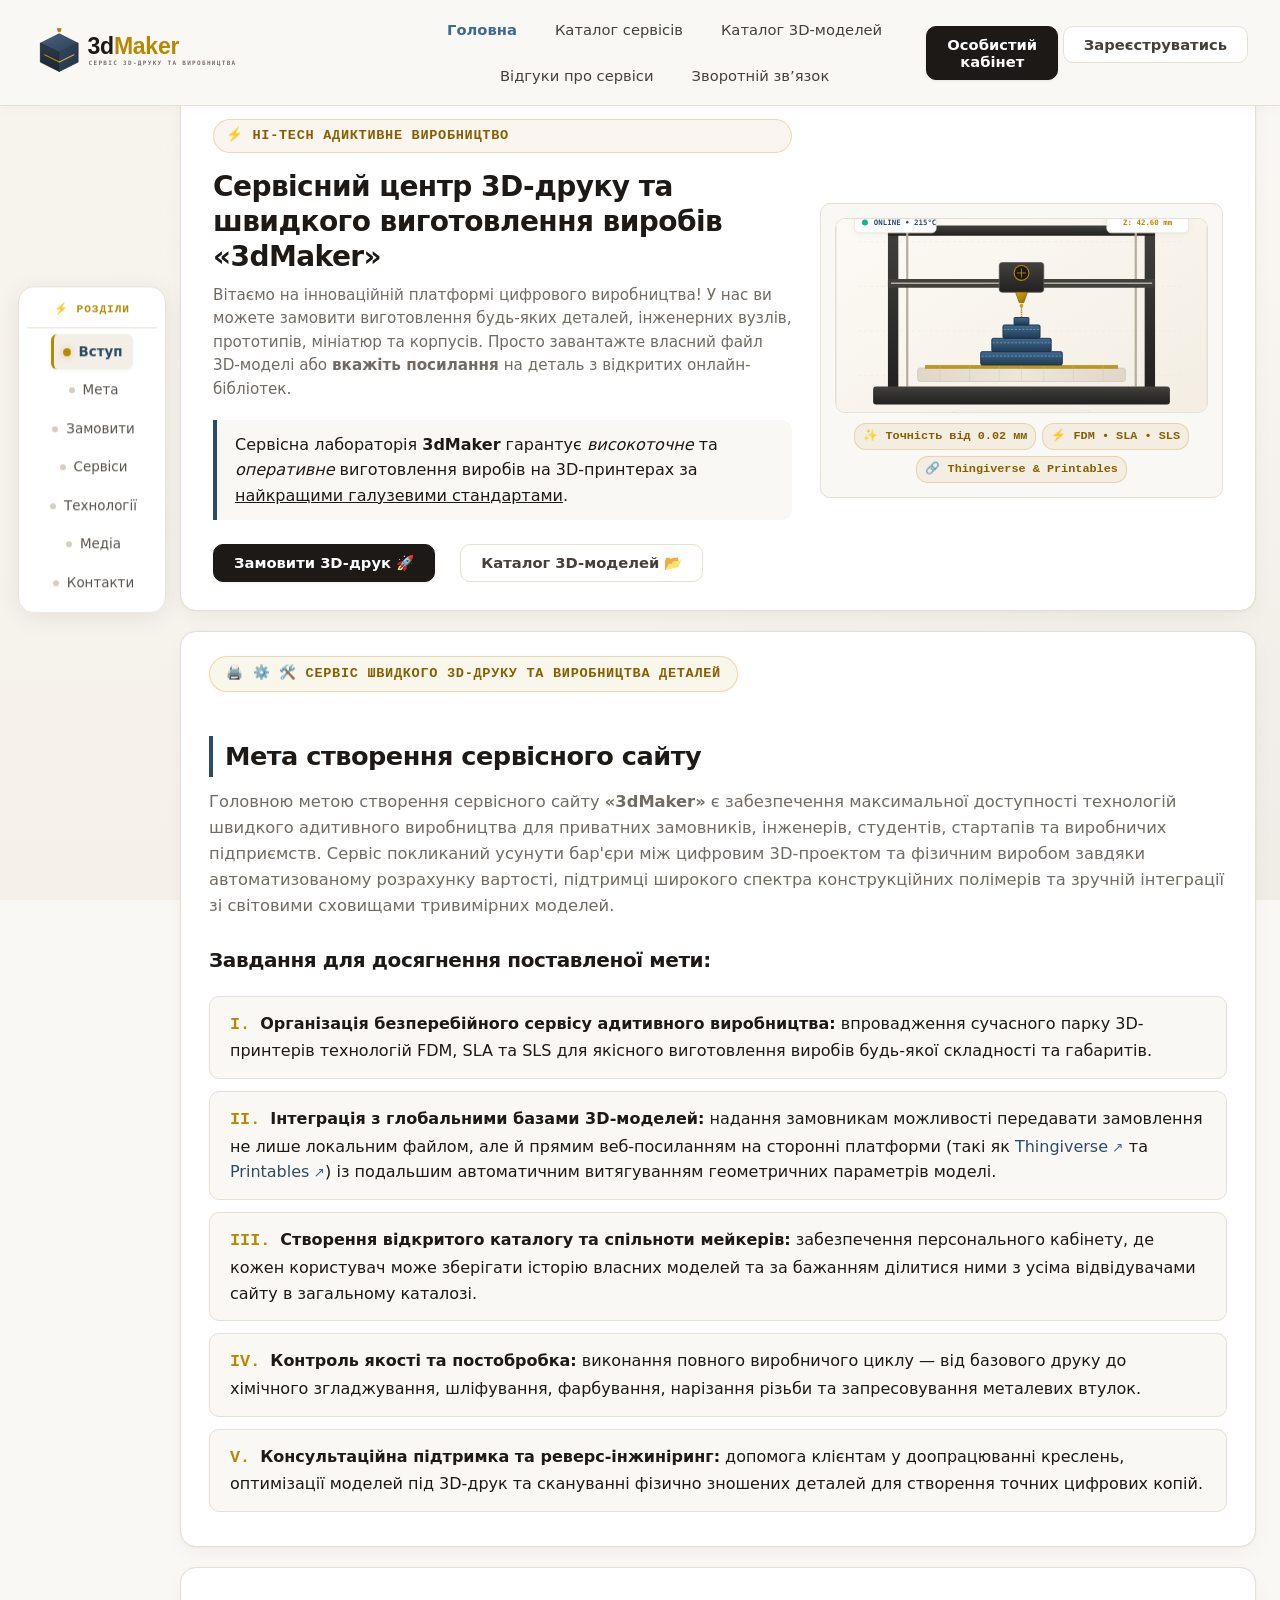
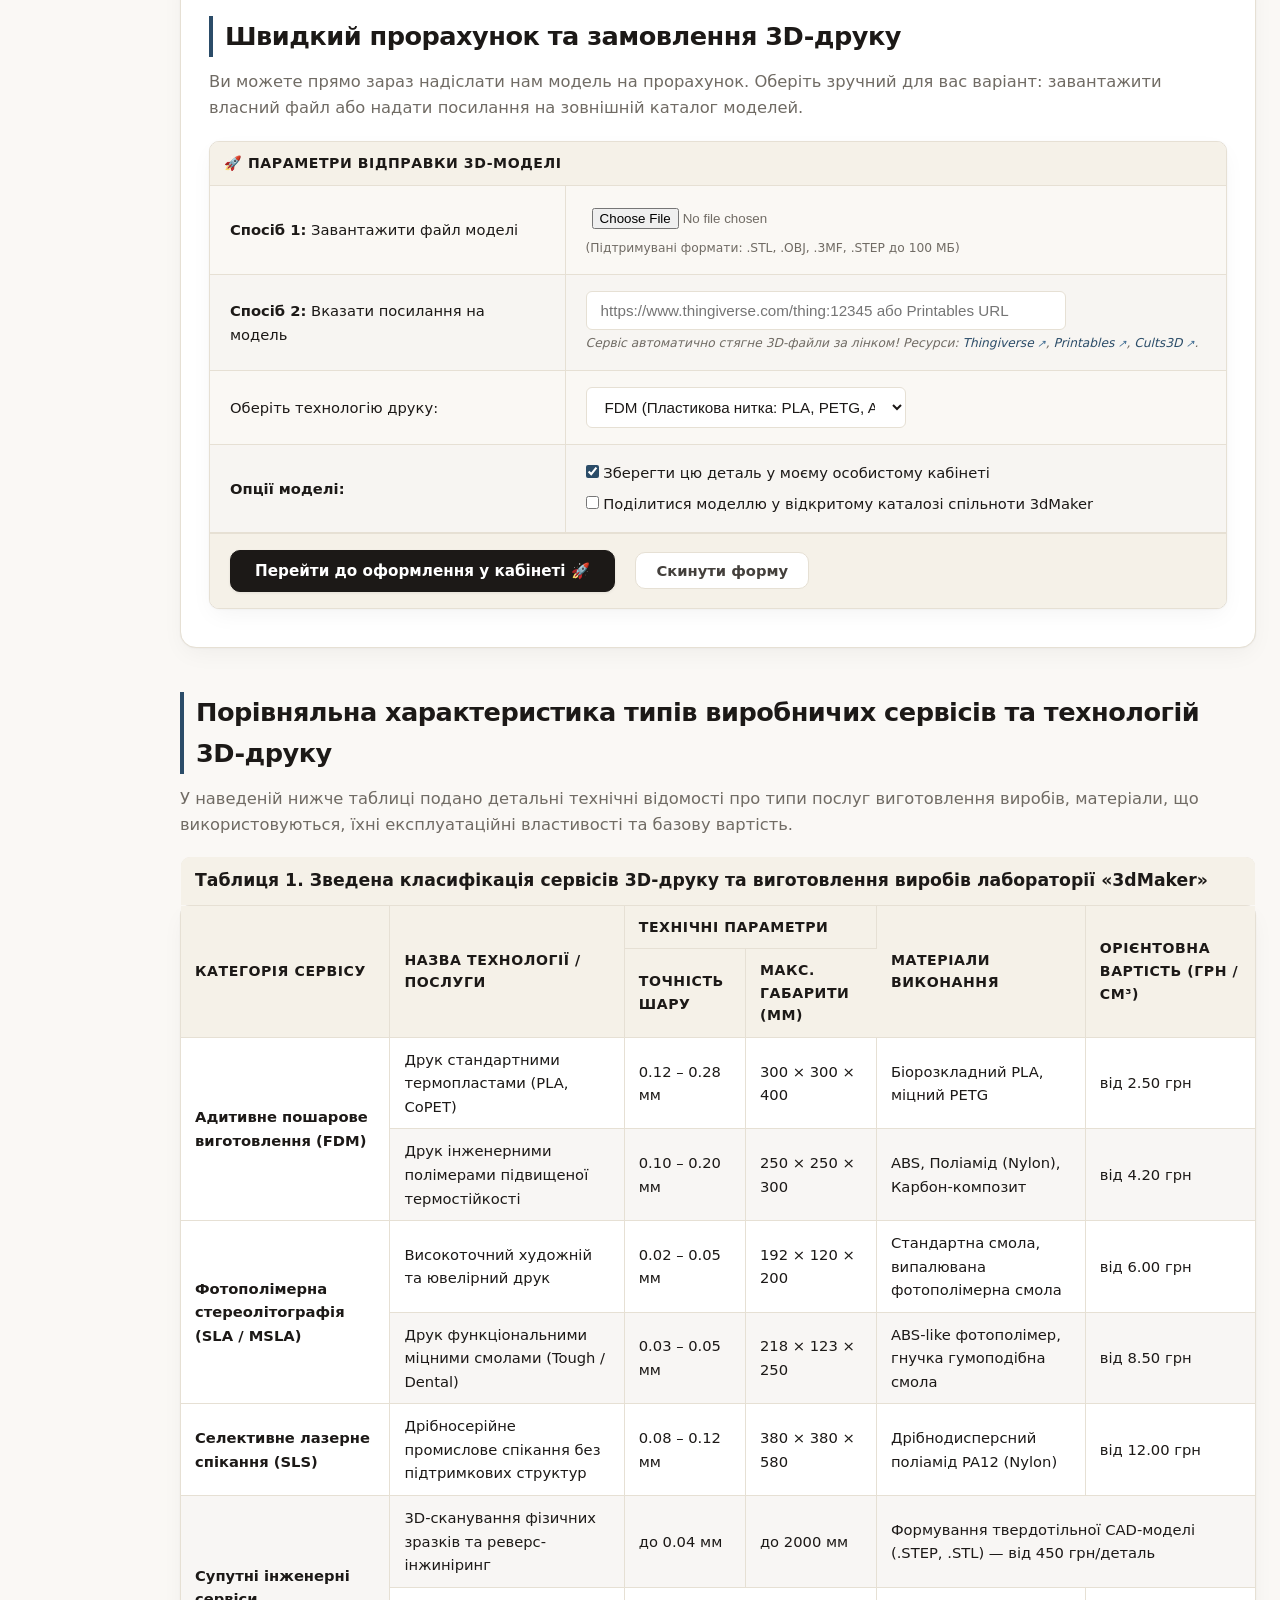
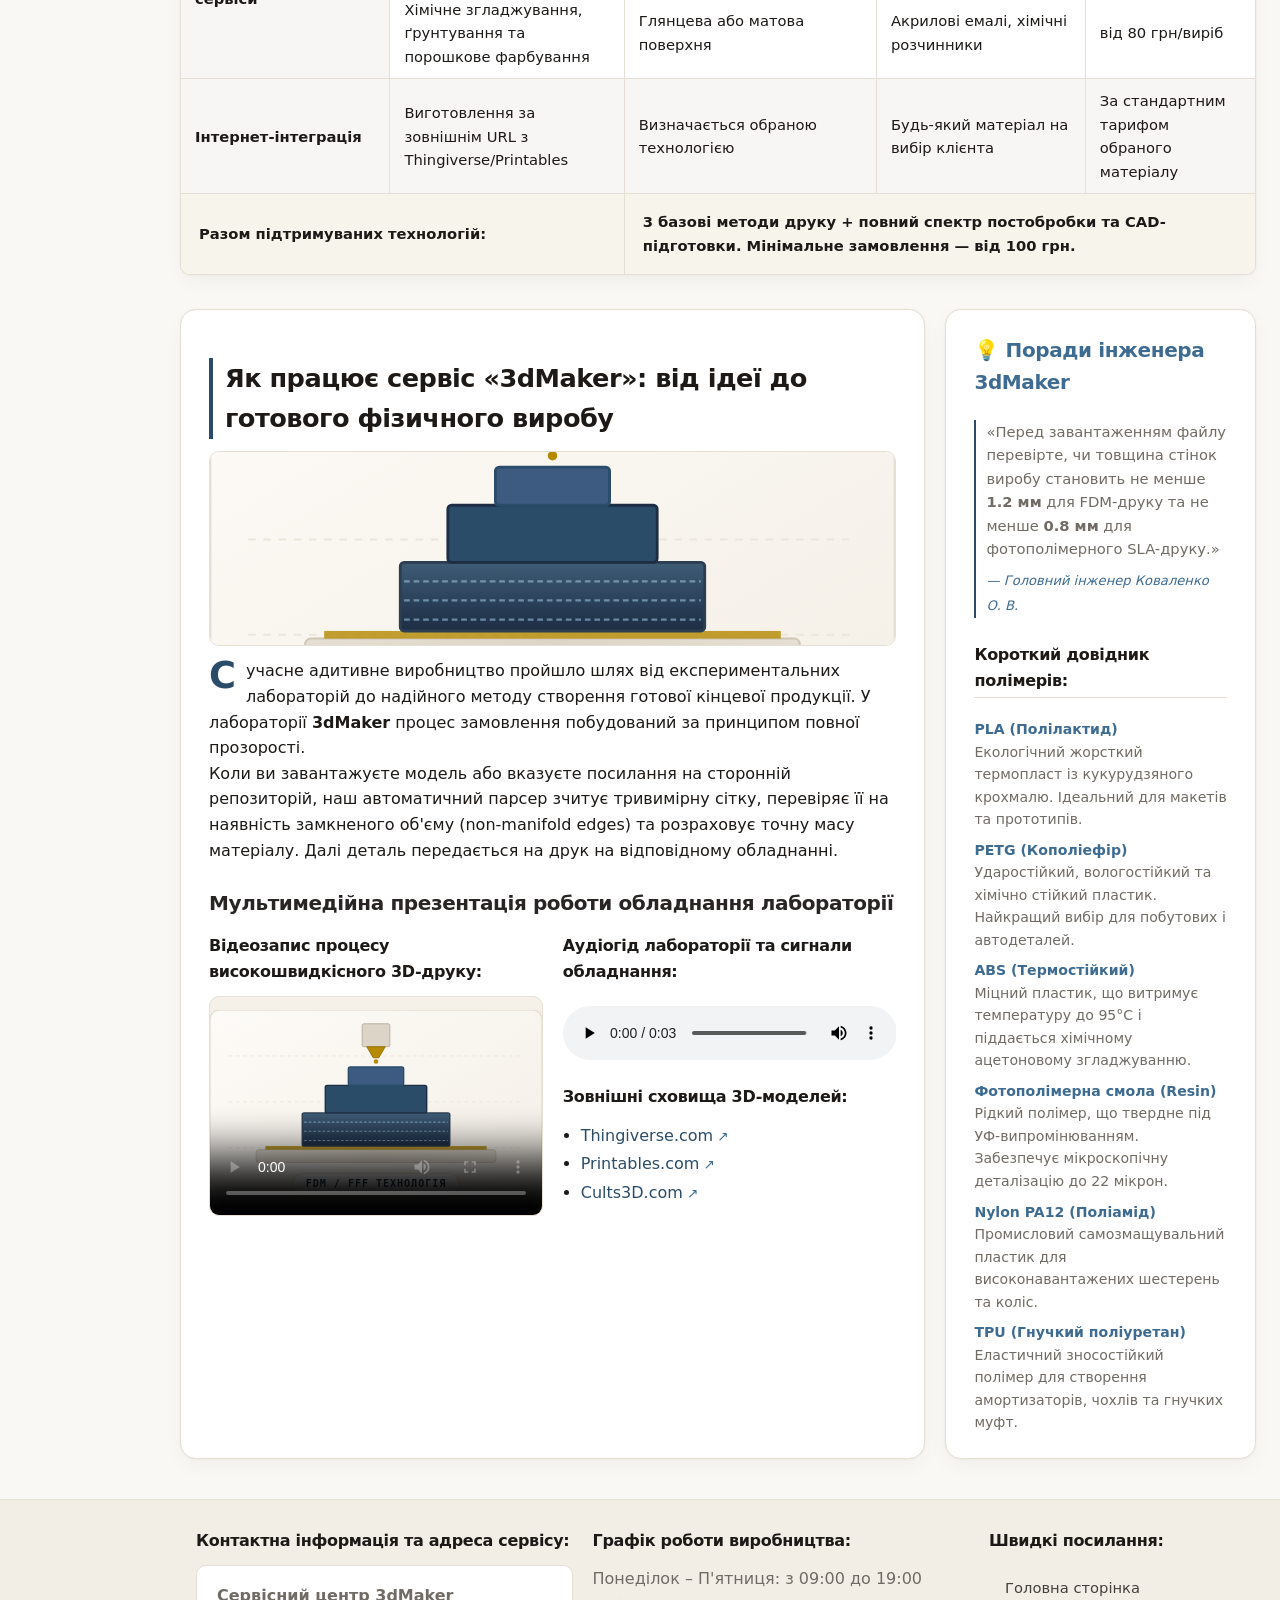
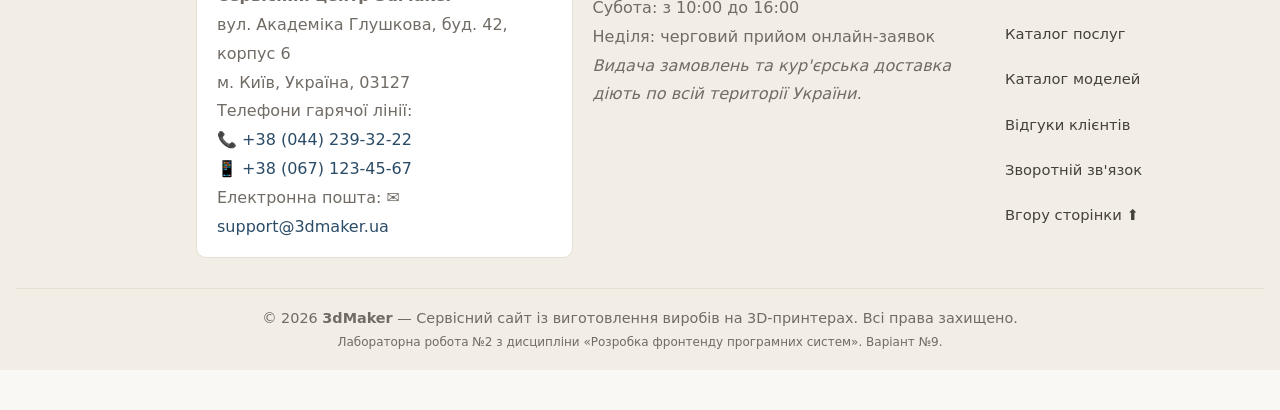
==== commit ab3d3651: "feat: однакова висота порад інженера та статті, фіксація таблиці при ховері, виправлення відступу хе" ====
--- a/index.html
+++ b/index.html
@@ -84,7 +84,7 @@
         }
     </style>
 </head>
-<body class="has-absolute-header">
+<body class="has-absolute-header has-floating-subnav">
 
     <header id="site-header" class="header-absolute">
         <table border="0" cellpadding="0" cellspacing="0">
@@ -491,6 +491,9 @@
 
                     <dt style="color: var(--color-primary-light); margin-top: 8px;"><strong>Nylon PA12 (Поліамід)</strong></dt>
                     <dd style="color: var(--color-text-muted);">Промисловий самозмащувальний пластик для високонавантажених шестерень та коліс.</dd>
+
+                    <dt style="color: var(--color-primary-light); margin-top: 8px;"><strong>TPU (Гнучкий поліуретан)</strong></dt>
+                    <dd style="color: var(--color-text-muted);">Еластичний зносостійкий полімер для створення амортизаторів, чохлів та гнучких муфт.</dd>
                 </dl>
             </aside>
 
--- a/css/style.css
+++ b/css/style.css
@@ -134,13 +134,18 @@
 }
 
 #site-header {
+    position: fixed;
+    top: 0;
+    left: 0;
+    width: 100%;
+    z-index: 1000;
+    box-sizing: border-box;
     background: rgba(250, 248, 245, 0.96);
     backdrop-filter: blur(14px);
     -webkit-backdrop-filter: blur(14px);
     border-bottom: 1px solid var(--color-border);
     box-shadow: 0 2px 12px rgba(0, 0, 0, 0.03);
     padding: 10px 24px;
-    width: 100%;
 }
 
 .header-absolute,
@@ -242,7 +247,7 @@
 .hero-container {
     max-width: 1440px;
     margin: 14px auto 20px auto;
-    padding: 0 24px 0 180px;
+    padding: 0 24px;
 }
 
 .hero-grid {
@@ -570,14 +575,17 @@
 }
 
 .services-table-wrapper {
-    transition: transform 0.4s cubic-bezier(0.34, 1.56, 0.64, 1), box-shadow 0.4s ease;
+    transition: box-shadow 0.3s ease;
     border-radius: var(--radius-md);
-    will-change: transform;
 }
 
 .services-table-wrapper:hover {
-    transform: translateY(2vh);
-    box-shadow: 0 12px 30px rgba(28, 25, 23, 0.08);
+    transform: none;
+    box-shadow: 0 4px 20px rgba(28, 25, 23, 0.05);
+}
+
+.table-token-v9 {
+    --table-shift-offset: 2vh;
 }
 
 .contacts-v9 {
@@ -600,14 +608,18 @@
 }
 
 .scrollable-content-box {
-    max-height: 290px;
+    height: 100%;
+    max-height: 100%;
+    box-sizing: border-box;
     overflow-y: auto;
     overflow-x: hidden;
-    padding: 20px;
+    padding: 24px 28px;
     background-color: #ffffff;
     border: 1px solid var(--color-border);
-    border-radius: var(--radius-md);
+    border-radius: var(--radius-lg);
     box-shadow: var(--shadow-hi-tech);
+    display: flex;
+    flex-direction: column;
 }
 
 .scrollable-content-box::-webkit-scrollbar {
@@ -787,12 +799,21 @@
     gap: 20px;
     max-width: 1440px;
     margin: 0 auto;
-    padding: 0 24px 0 180px;
+    padding: 0 24px;
+}
+
+body.has-floating-subnav .page-grid-layout,
+body.has-floating-subnav .hero-container,
+body:has(.floating-left-subnav) .page-grid-layout,
+body:has(.floating-left-subnav) .hero-container {
+    padding-left: 180px;
 }
 
 @media (min-width: 1800px) {
-    .page-grid-layout,
-    .hero-container {
+    body.has-floating-subnav .page-grid-layout,
+    body.has-floating-subnav .hero-container,
+    body:has(.floating-left-subnav) .page-grid-layout,
+    body:has(.floating-left-subnav) .hero-container {
         padding-left: 24px;
         padding-right: 24px;
     }
@@ -809,7 +830,13 @@
     display: grid;
     grid-template-columns: 2.4fr 1fr;
     gap: 20px;
-    align-items: start;
+    align-items: stretch;
+}
+
+#useful-tips dl {
+    flex: 1 1 auto;
+    overflow-y: auto;
+    margin: 0;
 }
 
 @media (max-width: 1080px) and (min-width: 768px) {
@@ -829,8 +856,10 @@
         padding: 8px 0;
         border-left: none;
     }
-    .page-grid-layout,
-    .hero-container {
+    body.has-floating-subnav .page-grid-layout,
+    body.has-floating-subnav .hero-container,
+    body:has(.floating-left-subnav) .page-grid-layout,
+    body:has(.floating-left-subnav) .hero-container {
         padding-left: 64px;
         padding-right: 16px;
     }
@@ -845,6 +874,10 @@
     .main-sidebar-grid {
         grid-template-columns: 1fr;
     }
+    .scrollable-content-box {
+        height: auto;
+        max-height: 480px;
+    }
     .catalog-grid {
         grid-template-columns: 1fr;
     }
@@ -855,6 +888,7 @@
         flex-direction: column;
         gap: 10px;
     }
+    body,
     .has-fixed-header,
     .has-absolute-header {
         padding-top: 180px;
@@ -865,8 +899,10 @@
     .floating-left-subnav {
         display: none;
     }
-    .page-grid-layout,
-    .hero-container {
+    body.has-floating-subnav .page-grid-layout,
+    body.has-floating-subnav .hero-container,
+    body:has(.floating-left-subnav) .page-grid-layout,
+    body:has(.floating-left-subnav) .hero-container {
         padding-left: 16px;
         padding-right: 16px;
     }
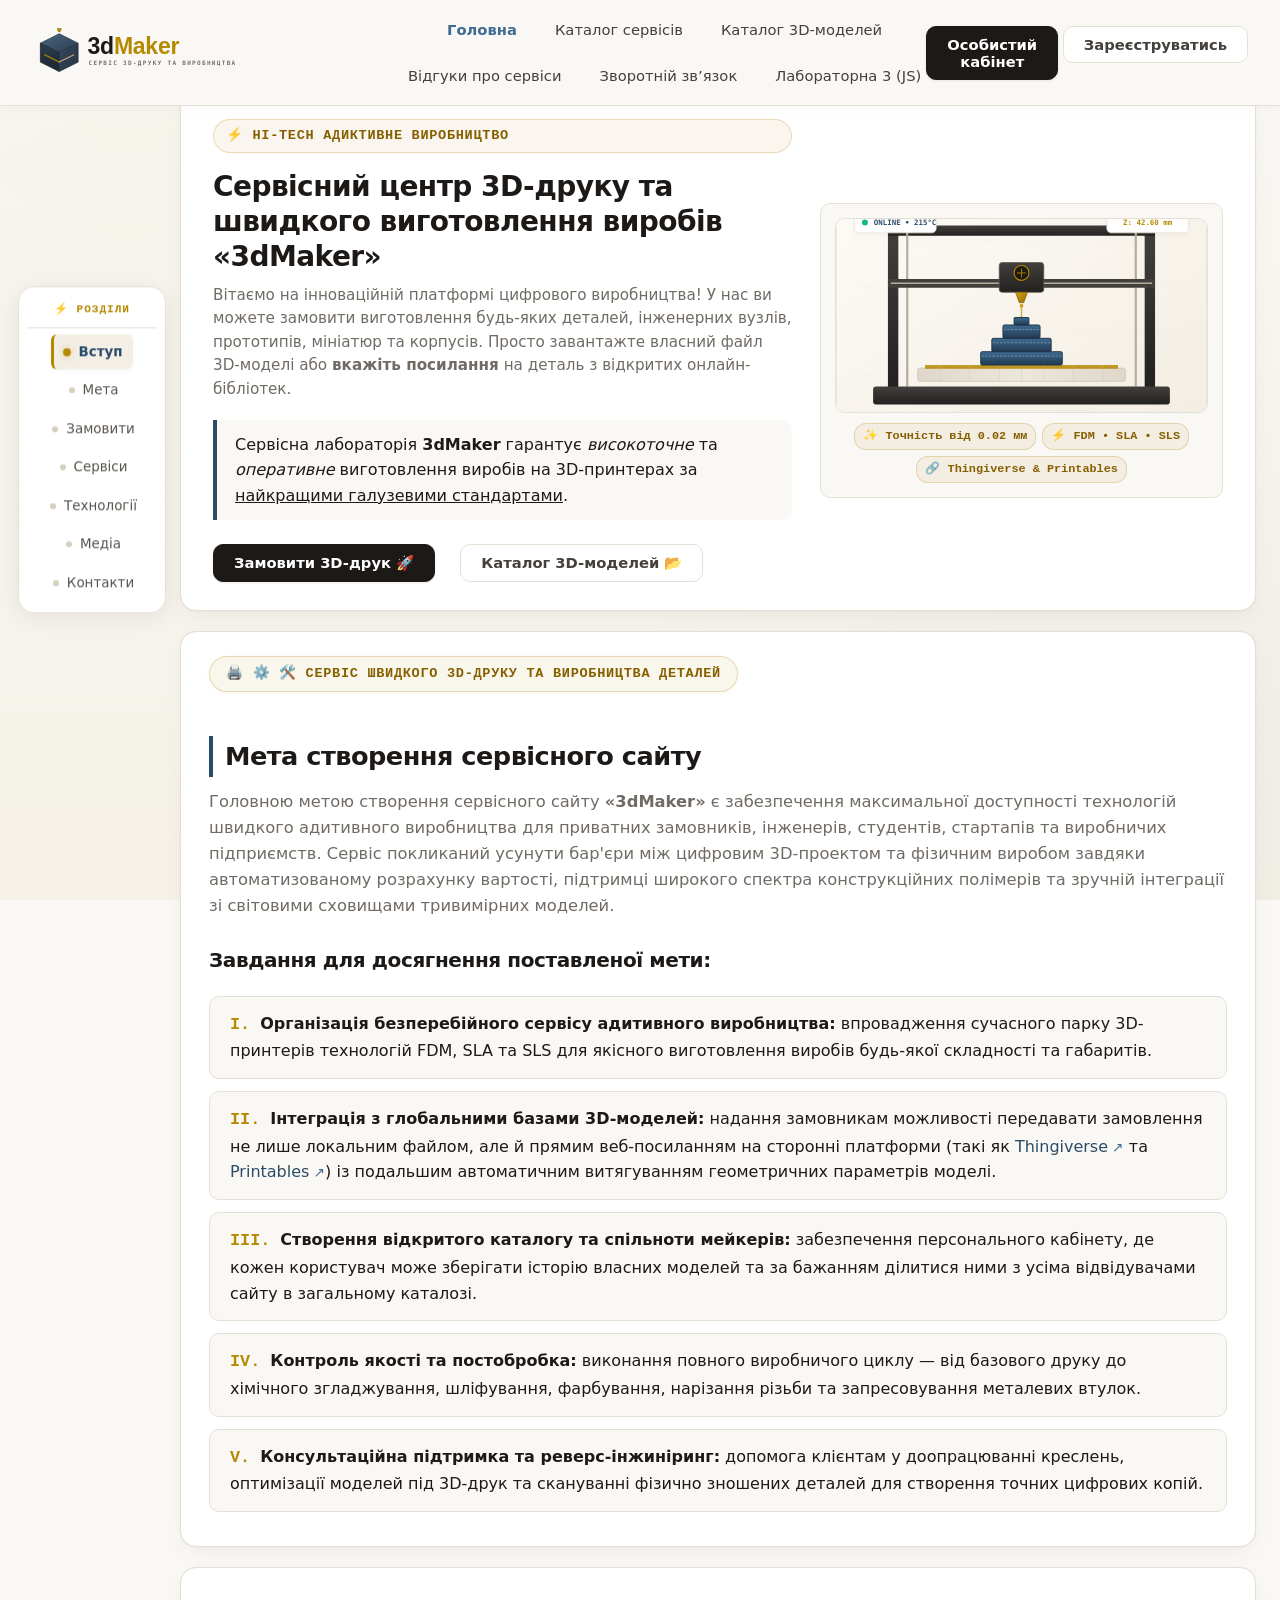
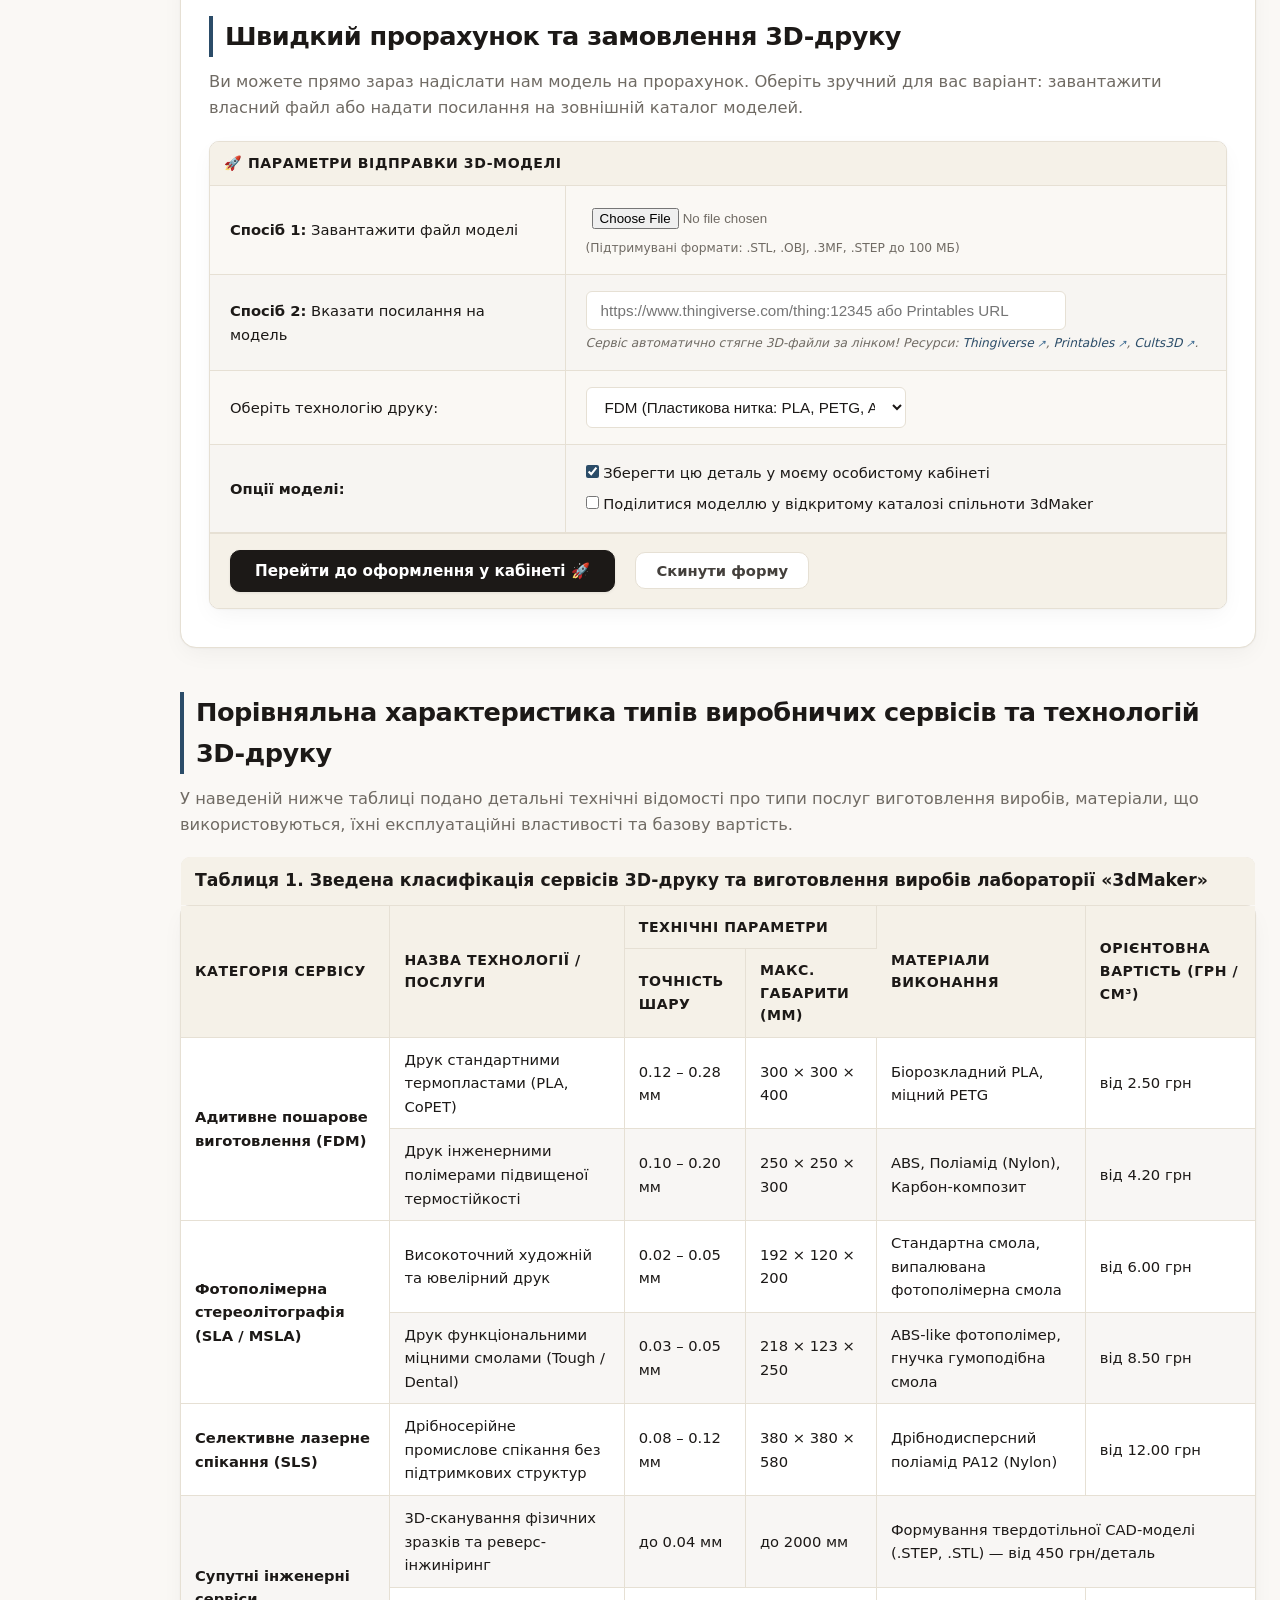
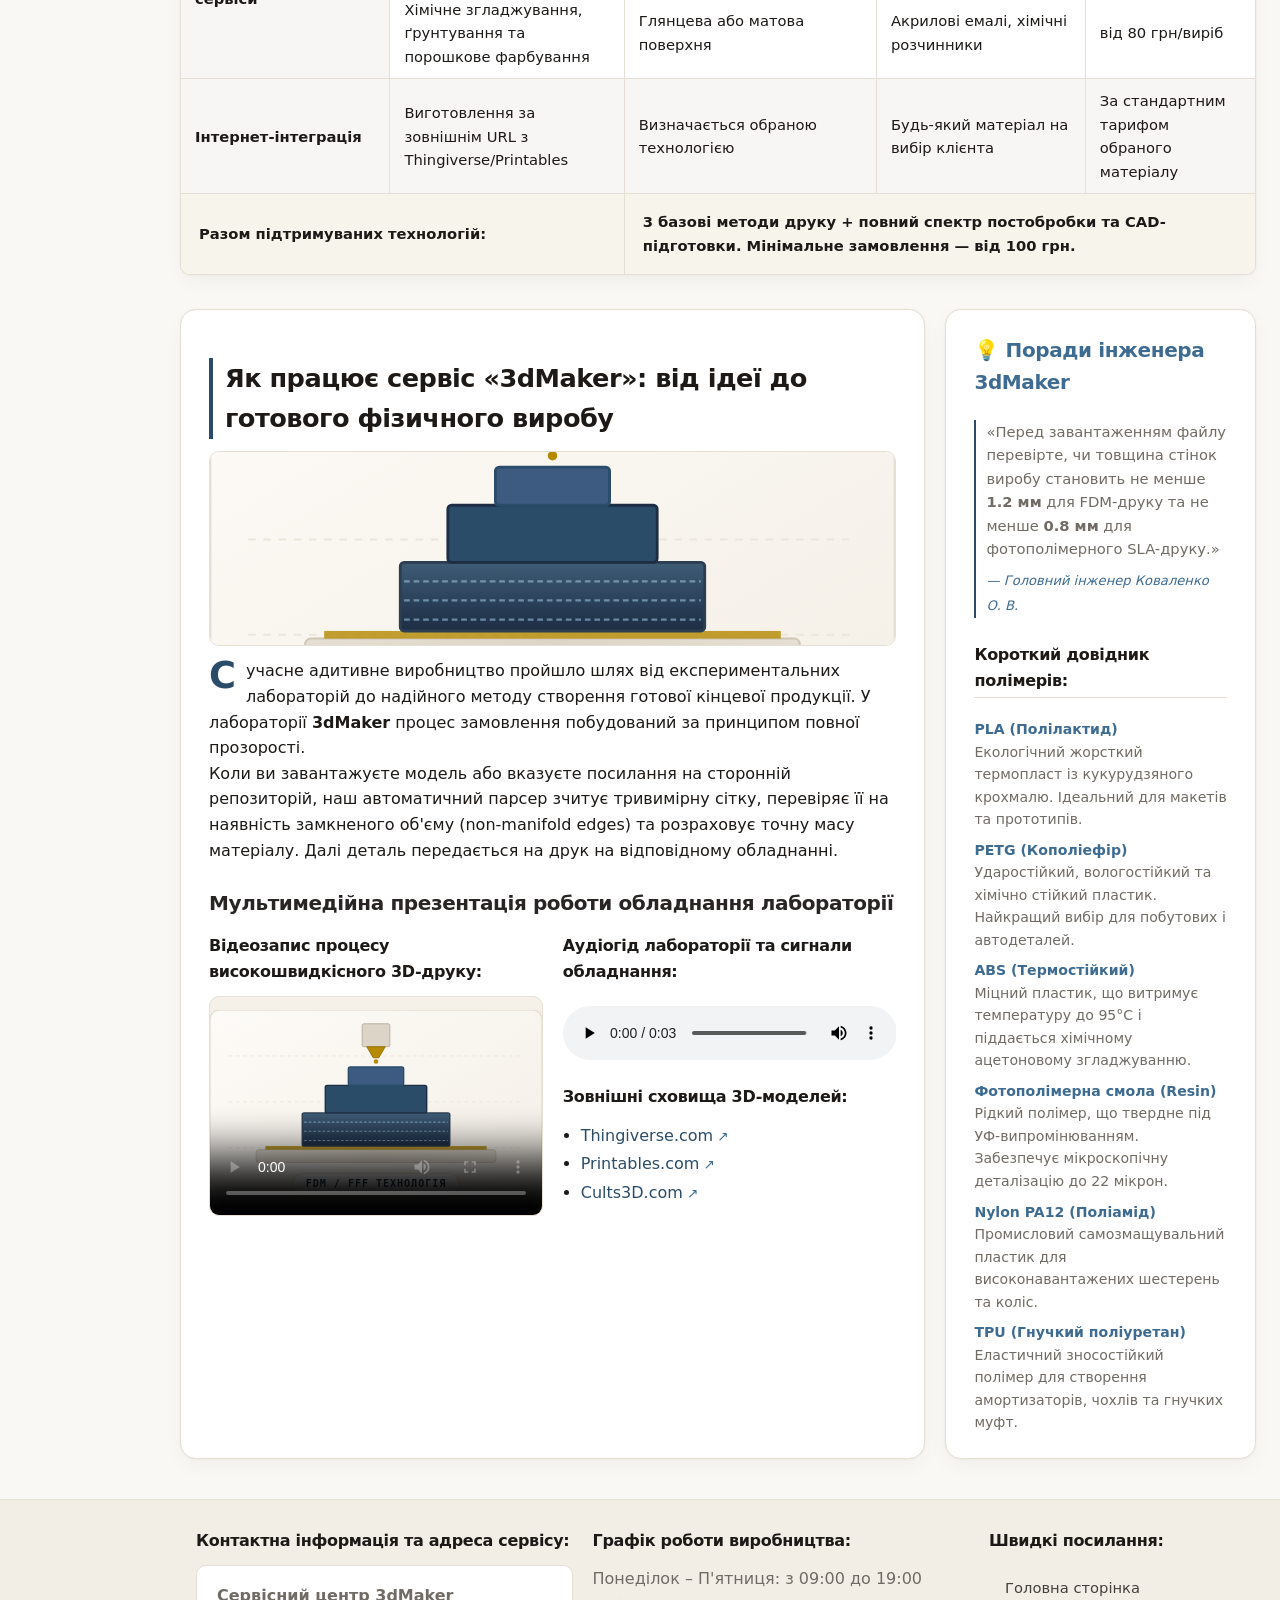
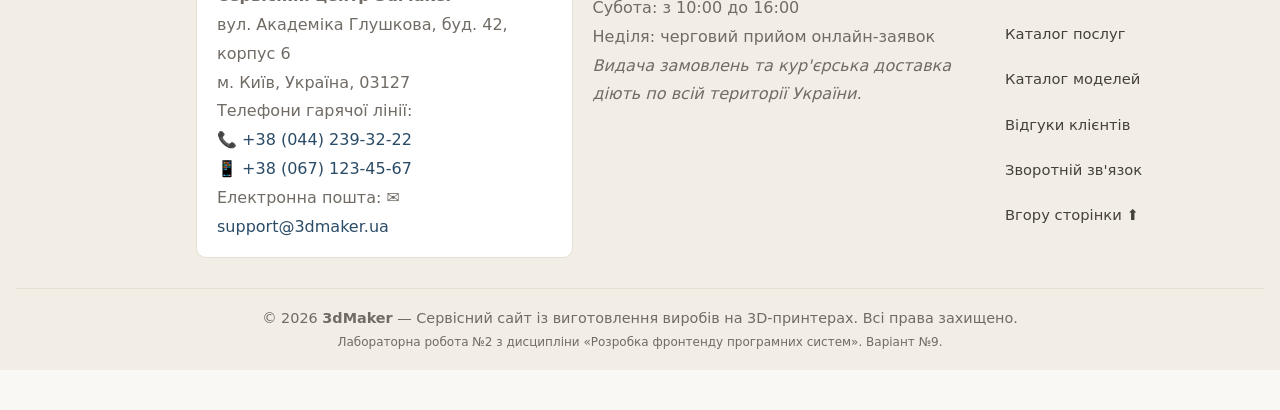
==== commit 2476f9a7: "feat: виконання лабораторної роботи 3 (варіант 9 - функціональний та ООП JS)" ====
--- a/index.html
+++ b/index.html
@@ -102,6 +102,7 @@
                             <li><a href="models-catalog.html" class="nav-link">Каталог 3D-моделей</a></li>
                             <li><a href="reviews.html" class="nav-link">Відгуки про сервіси</a></li>
                             <li><a href="feedback.html" class="nav-link">Зворотній зв’язок</a></li>
+                            <li><a href="lab3.html" class="nav-link">Лабораторна 3 (JS)</a></li>
                         </ul>
                     </nav>
                 </td>
--- a/css/style.css
+++ b/css/style.css
@@ -148,7 +148,14 @@
     padding: 10px 24px;
 }
 
-.header-absolute,
+.header-absolute {
+    position: absolute;
+    top: 0;
+    left: 0;
+    width: 100%;
+    z-index: 1000;
+}
+
 .header-fixed {
     position: fixed;
     top: 0;
@@ -584,8 +591,10 @@
     box-shadow: 0 4px 20px rgba(28, 25, 23, 0.05);
 }
 
-.table-token-v9 {
+.table-token-v9,
+.variant9-table-shift:hover {
     --table-shift-offset: 2vh;
+    transform: translateY(2vh);
 }
 
 .contacts-v9 {
@@ -933,3 +942,149 @@
     color: var(--color-text-muted);
     line-height: 1.8;
 }
+
+.result-summary-box {
+    background: #faf8f4;
+    border: 1px solid var(--color-border);
+    border-radius: var(--radius-md);
+    padding: 16px 20px;
+    margin: 16px 0;
+}
+
+.calc-checkbox-label {
+    display: flex;
+    align-items: center;
+    gap: 10px;
+    padding: 8px 12px;
+    background: #ffffff;
+    border: 1px solid var(--color-border);
+    border-radius: var(--radius-sm);
+    cursor: pointer;
+    transition: border-color 0.2s ease, background 0.2s ease;
+}
+
+.calc-checkbox-label:hover {
+    border-color: var(--color-primary);
+    background: #faf8f5;
+}
+
+.classification-grid {
+    display: grid;
+    grid-template-columns: repeat(auto-fit, minmax(280px, 1fr));
+    gap: 16px;
+    margin: 16px 0;
+}
+
+.class-card {
+    background: #ffffff;
+    border: 1px solid var(--color-border);
+    border-radius: var(--radius-md);
+    padding: 18px;
+    box-shadow: var(--shadow-hi-tech);
+    display: flex;
+    flex-direction: column;
+    justify-content: space-between;
+}
+
+.class-card-youth {
+    border-top: 4px solid #059669;
+}
+
+.class-card-senior {
+    border-top: 4px solid #dc2626;
+}
+
+.class-card-middle {
+    border-top: 4px solid #2563eb;
+}
+
+.class-card-other {
+    border-top: 4px solid #6b7280;
+}
+
+.class-card-header {
+    display: flex;
+    justify-content: space-between;
+    align-items: center;
+    margin-bottom: 8px;
+}
+
+.class-title {
+    font-weight: 700;
+    font-size: 1.05rem;
+}
+
+.class-count {
+    font-size: 1.4rem;
+    font-weight: 900;
+}
+
+.class-rule {
+    font-size: 0.85rem;
+    color: var(--color-text-muted);
+    margin-bottom: 12px;
+}
+
+.class-users-list {
+    list-style: none;
+    padding: 0;
+    margin: 0;
+    font-size: 0.86rem;
+    display: flex;
+    flex-direction: column;
+    gap: 6px;
+}
+
+.category-pill {
+    display: inline-block;
+    padding: 3px 10px;
+    border-radius: 12px;
+    font-size: 0.82rem;
+    font-weight: 600;
+    font-family: var(--font-tech);
+}
+
+.cat-youth {
+    background: rgba(5, 150, 105, 0.1);
+    color: #047857;
+    border: 1px solid rgba(5, 150, 105, 0.25);
+}
+
+.cat-senior {
+    background: rgba(220, 38, 38, 0.1);
+    color: #b91c1c;
+    border: 1px solid rgba(220, 38, 38, 0.25);
+}
+
+.cat-middle {
+    background: rgba(37, 99, 235, 0.1);
+    color: #1d4ed8;
+    border: 1px solid rgba(37, 99, 235, 0.25);
+}
+
+.cat-other {
+    background: rgba(107, 114, 128, 0.1);
+    color: #4b5563;
+    border: 1px solid rgba(107, 114, 128, 0.25);
+}
+
+.console-display-box {
+    background: #1c1917;
+    color: #f5f5f4;
+    font-family: var(--font-tech);
+    font-size: 0.86rem;
+    padding: 18px;
+    border-radius: var(--radius-md);
+    max-height: 320px;
+    overflow-y: auto;
+    white-space: pre-wrap;
+    word-break: break-all;
+}
+
+.lab3-panel {
+    background: #ffffff;
+    border: 1px solid var(--color-border);
+    border-radius: var(--radius-lg);
+    padding: 28px;
+    box-shadow: var(--shadow-hi-tech);
+}
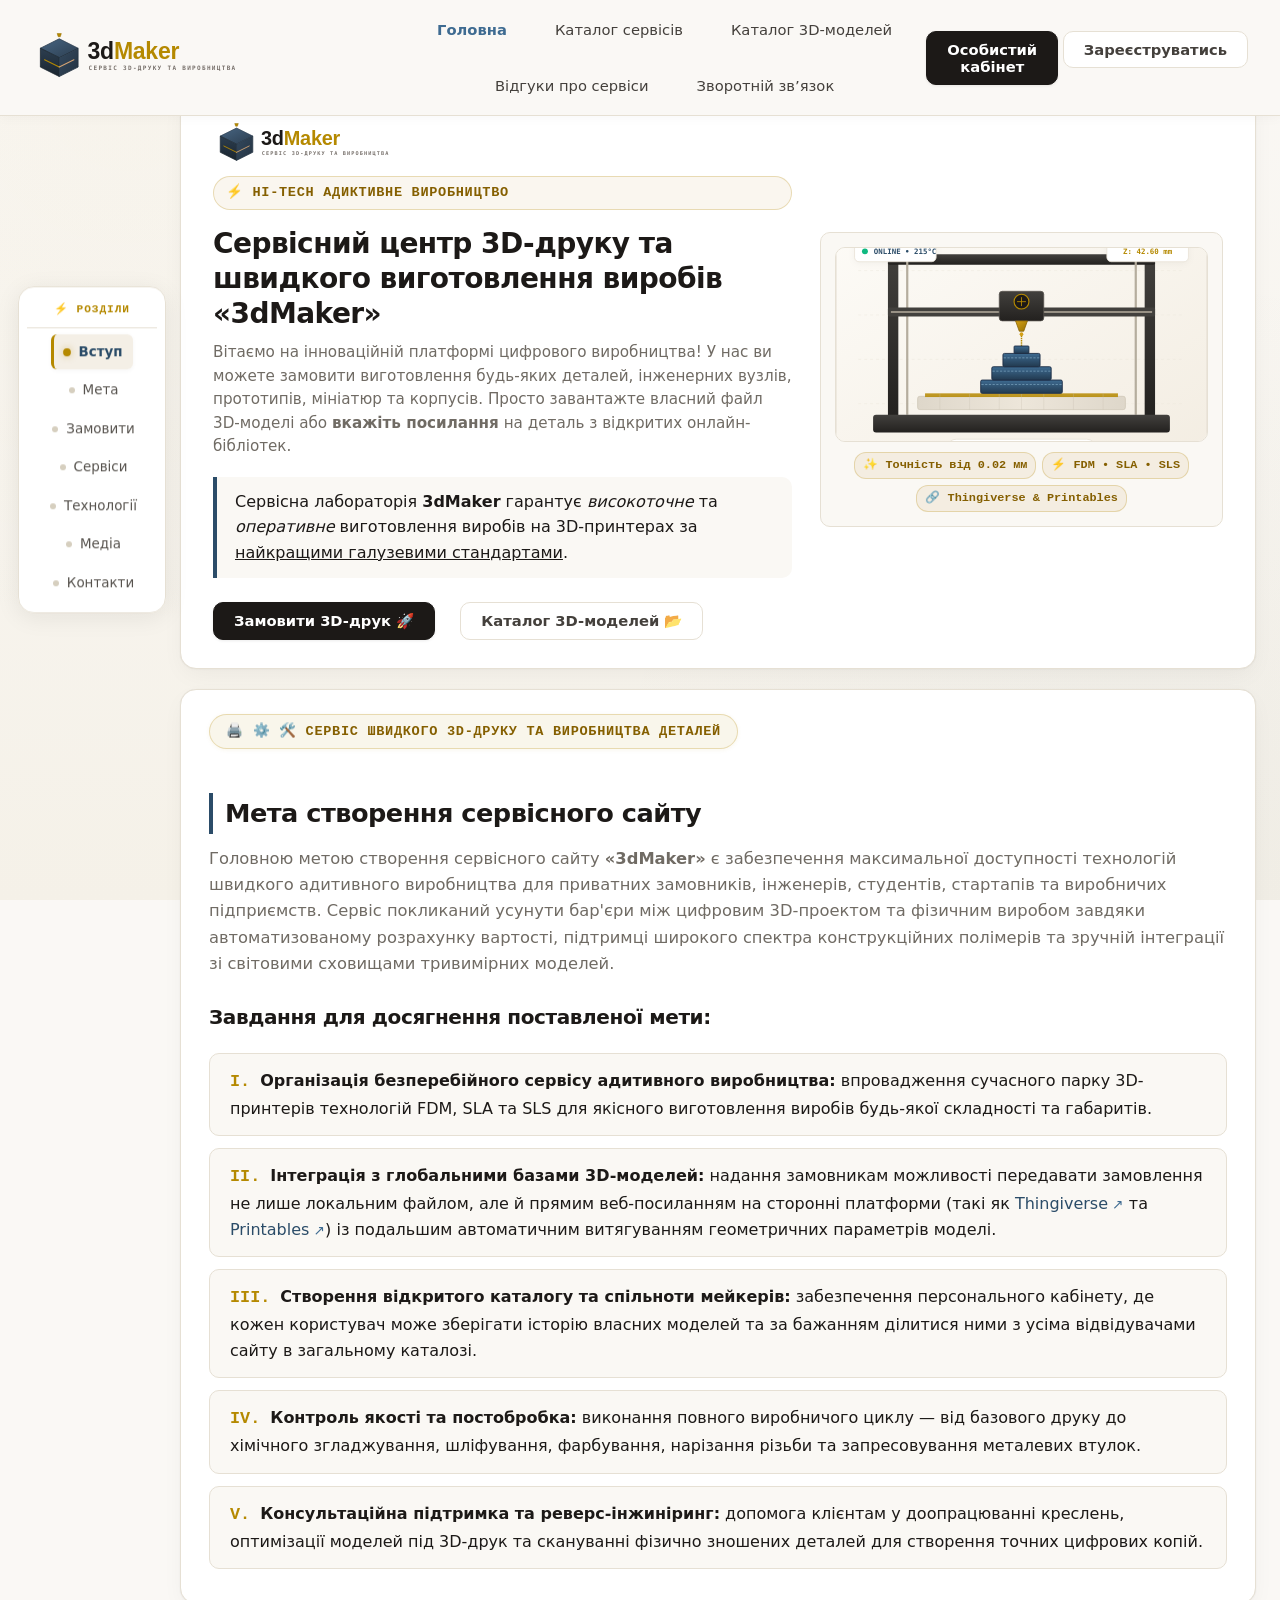
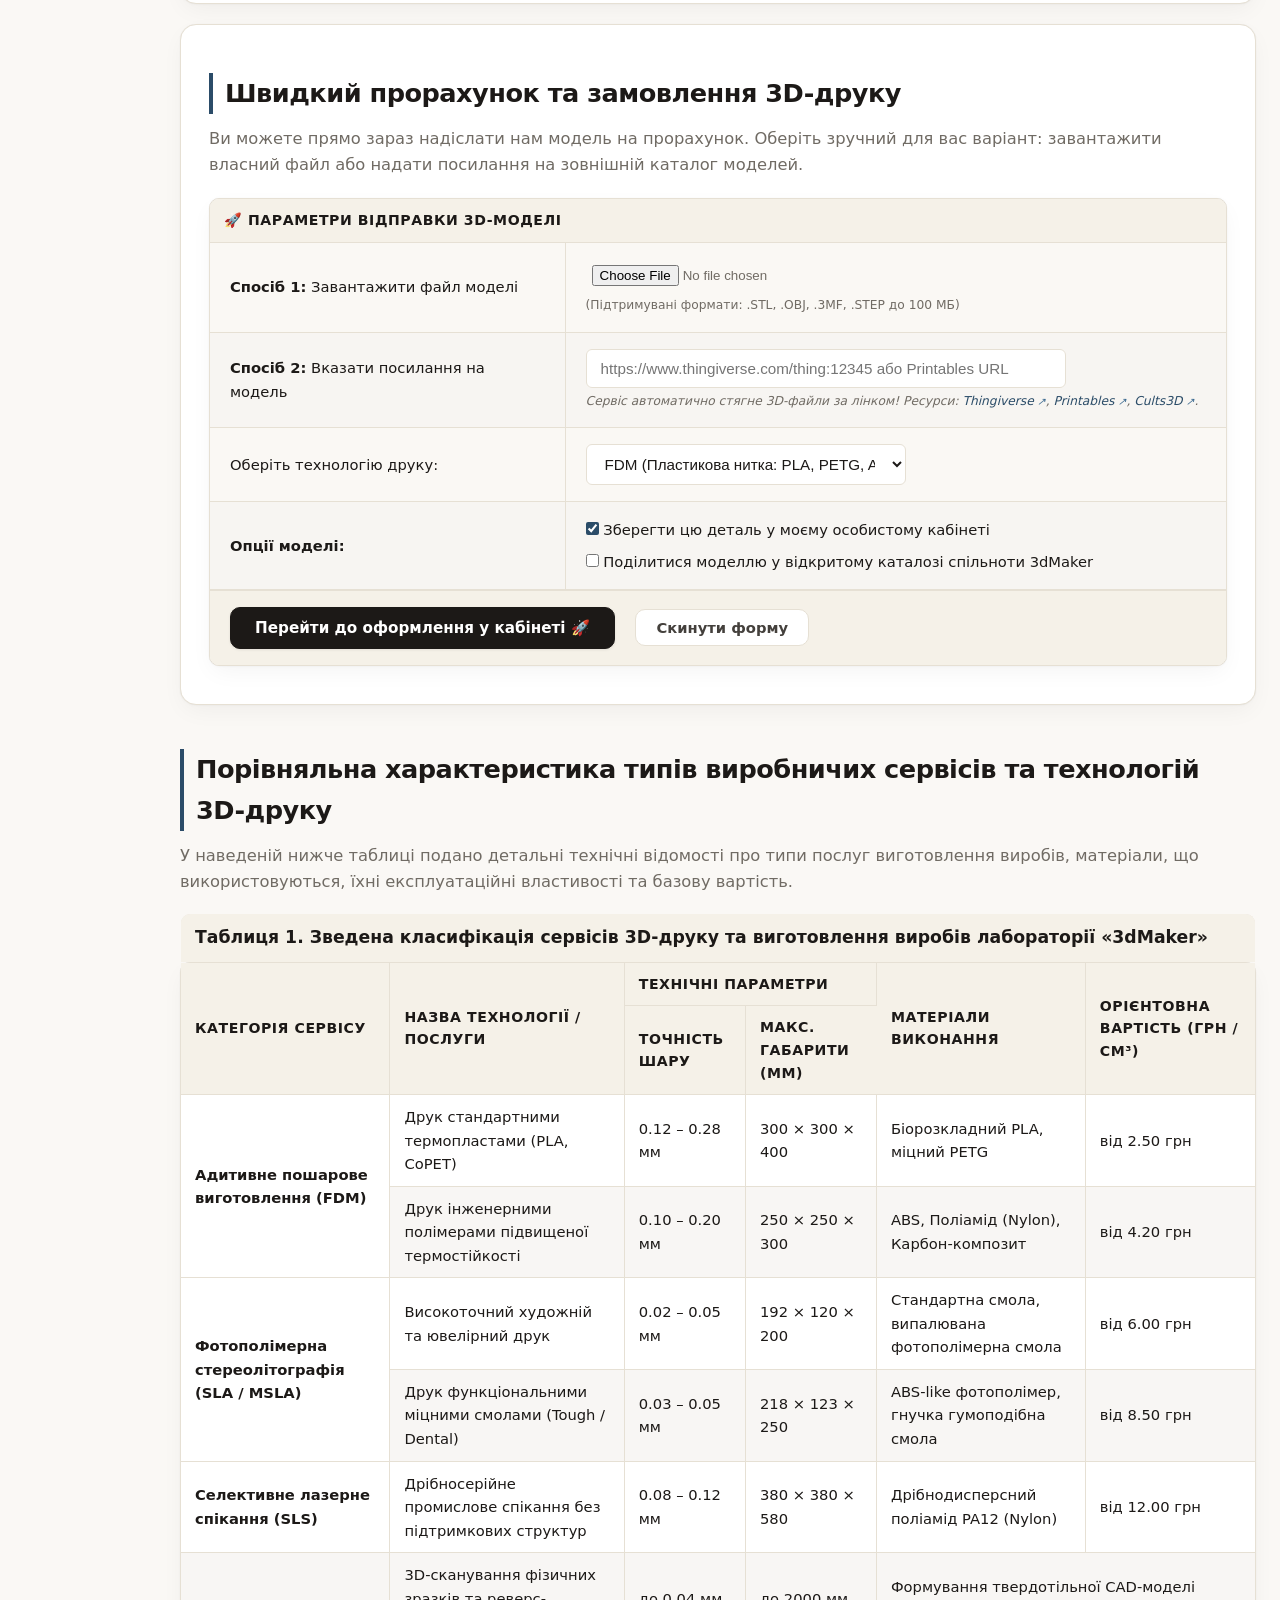
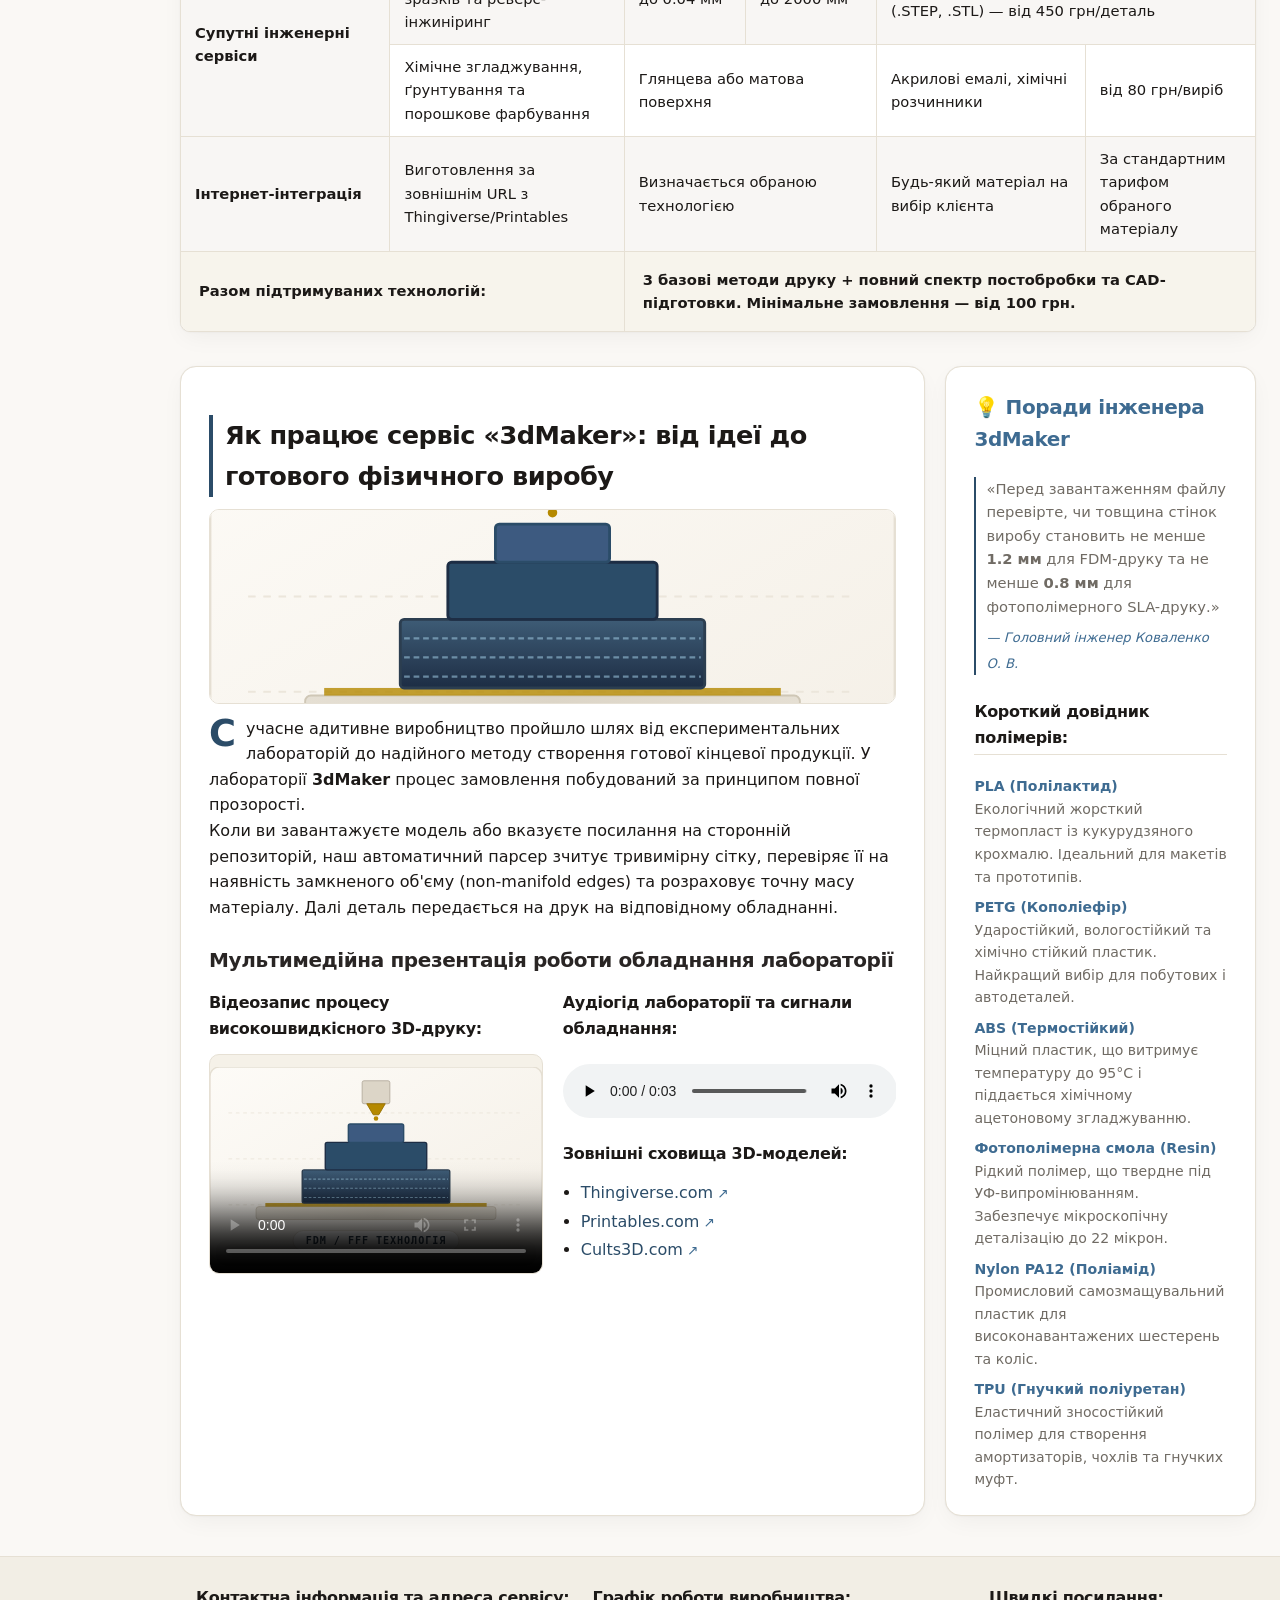
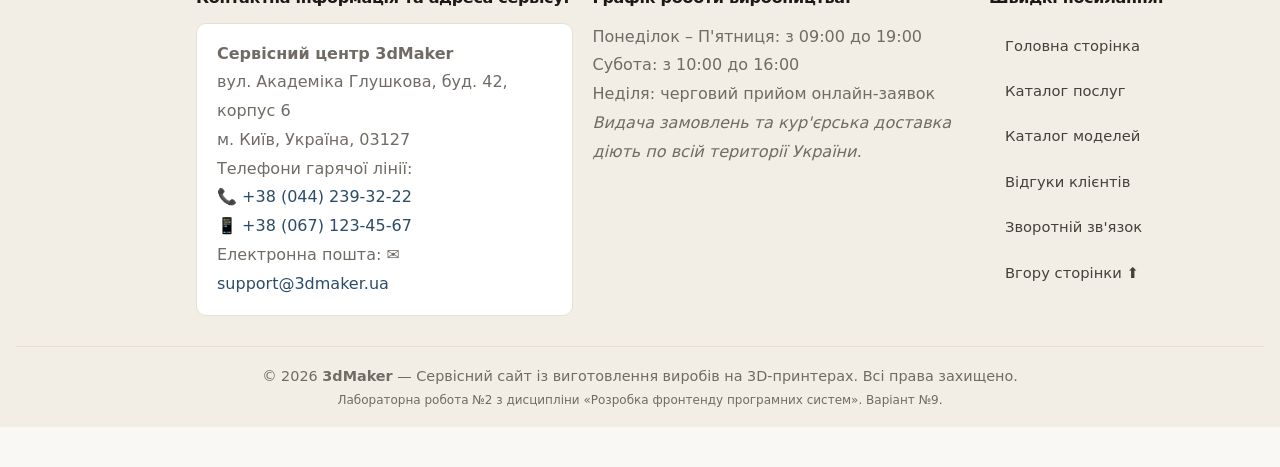
==== commit f108af23: "feat: лабораторна робота 4 (варіант 9) - клієнтські скрипти та DOM" ====
--- a/index.html
+++ b/index.html
@@ -10,6 +10,7 @@
 
     <link rel="stylesheet" href="css/style.css">
     <link rel="stylesheet" href="css/animations.css">
+    <script src="js/lab4.js" defer></script>
 
     <style>
         .hero-banner {
@@ -95,14 +96,14 @@
                     </a>
                 </td>
                 <td width="48%" align="center">
-                    <nav>
+                    <nav id="site-main-nav" class="nav-horizontal-top">
+                        <div class="nav-vertical-badge">⚡ МЕНЮ САЙТУ</div>
                         <ul>
                             <li><a href="index.html" class="nav-link" style="color: var(--color-primary-light); font-weight: bold;">Головна</a></li>
                             <li><a href="services.html" class="nav-link">Каталог сервісів</a></li>
                             <li><a href="models-catalog.html" class="nav-link">Каталог 3D-моделей</a></li>
                             <li><a href="reviews.html" class="nav-link">Відгуки про сервіси</a></li>
                             <li><a href="feedback.html" class="nav-link">Зворотній зв’язок</a></li>
-                            <li><a href="lab3.html" class="nav-link">Лабораторна 3 (JS)</a></li>
                         </ul>
                     </nav>
                 </td>
@@ -136,9 +137,13 @@
 
     <section id="hero" class="hero-container">
         <div class="hero-grid">
+            <div id="brand-floating-canvas" class="brand-floating-canvas" aria-hidden="true"></div>
             <div class="hero-text-col">
+                <div class="hero-brand-header">
+                    <img src="assets/images/logo.svg" alt="3dMaker Логотип" class="hero-brand-logo" width="190" height="48">
+                </div>
                 <span class="hero-badge">⚡ HI-TECH АДИКТИВНЕ ВИРОБНИЦТВО</span>
-                <h1>Сервісний центр 3D-друку та швидкого виготовлення виробів «3dMaker»</h1>
+                <h1 id="hero-brand-title">Сервісний центр 3D-друку та швидкого виготовлення виробів «3dMaker»</h1>
                 <p class="hero-description">
                     Вітаємо на інноваційній платформі цифрового виробництва! У нас ви можете замовити виготовлення
                     будь-яких деталей, інженерних вузлів, прототипів, мініатюр та корпусів. Просто завантажте власний файл
--- a/css/style.css
+++ b/css/style.css
@@ -177,6 +177,7 @@
     border: none !important;
     box-shadow: none !important;
     border-collapse: collapse;
+    overflow: visible !important;
 }
 
 #site-header table,
@@ -258,6 +259,8 @@
 }
 
 .hero-grid {
+    position: relative;
+    overflow: hidden;
     display: grid;
     grid-template-columns: 1.18fr 0.82fr;
     gap: 28px;
@@ -270,7 +273,10 @@
     box-shadow: var(--shadow-hi-tech);
 }
 
-.hero-text-col {
+.hero-text-col,
+.hero-visual-col {
+    position: relative;
+    z-index: 2;
     display: flex;
     flex-direction: column;
 }
@@ -943,148 +949,354 @@
     line-height: 1.8;
 }
 
-.result-summary-box {
-    background: #faf8f4;
-    border: 1px solid var(--color-border);
-    border-radius: var(--radius-md);
-    padding: 16px 20px;
-    margin: 16px 0;
-}
-
-.calc-checkbox-label {
-    display: flex;
+.hero-brand-header {
+    margin-bottom: 12px;
+}
+
+.hero-brand-logo {
+    display: block;
+    max-width: 190px;
+    height: auto;
+}
+
+.brand-floating-canvas {
+    position: absolute;
+    inset: 0;
+    width: 100%;
+    height: 100%;
+    pointer-events: none;
+    z-index: 3;
+    overflow: hidden;
+}
+
+.floating-brand-item {
+    position: absolute;
+    pointer-events: none;
+    z-index: 3;
+    opacity: 0;
+    transform: scale(0.65) rotate(0deg);
+    transition: opacity 0.6s cubic-bezier(0.4, 0, 0.2, 1), transform 0.6s cubic-bezier(0.4, 0, 0.2, 1);
+    filter: drop-shadow(0 4px 12px rgba(43, 76, 104, 0.2));
+}
+
+.floating-brand-item.is-visible {
+    opacity: 0.72;
+    transform: scale(1) rotate(var(--rot, 0deg));
+}
+
+.has-dropdown {
+    position: relative;
+}
+
+.dropdown-toggle {
+    display: inline-flex;
     align-items: center;
-    gap: 10px;
-    padding: 8px 12px;
-    background: #ffffff;
-    border: 1px solid var(--color-border);
-    border-radius: var(--radius-sm);
+    gap: 4px;
     cursor: pointer;
-    transition: border-color 0.2s ease, background 0.2s ease;
-}
-
-.calc-checkbox-label:hover {
-    border-color: var(--color-primary);
-    background: #faf8f5;
-}
-
-.classification-grid {
-    display: grid;
-    grid-template-columns: repeat(auto-fit, minmax(280px, 1fr));
-    gap: 16px;
-    margin: 16px 0;
-}
-
-.class-card {
+}
+
+.dropdown-arrow {
+    font-size: 0.75em;
+    transition: transform 0.25s ease;
+}
+
+.dropdown-open .dropdown-arrow {
+    transform: rotate(180deg);
+}
+
+.dropdown-submenu {
+    display: none;
+    position: absolute;
+    top: calc(100% + 8px);
+    left: 50%;
+    transform: translateX(-50%);
+    min-width: 280px;
     background: #ffffff;
     border: 1px solid var(--color-border);
     border-radius: var(--radius-md);
-    padding: 18px;
+    box-shadow: 0 12px 32px rgba(28, 25, 23, 0.15);
+    padding: 8px 0;
+    margin: 0;
+    list-style: none;
+    z-index: 1000;
+}
+
+.dropdown-submenu.is-open {
+    display: block;
+    animation: fadeInDown 0.2s ease-out;
+}
+
+.dropdown-submenu li {
+    margin: 0;
+    padding: 0;
+}
+
+.dropdown-submenu li a {
+    display: block;
+    padding: 8px 18px;
+    color: var(--color-text-main);
+    text-decoration: none;
+    font-size: 0.88rem;
+    font-weight: 500;
+    transition: background-color 0.15s, color 0.15s;
+    text-align: left;
+    white-space: nowrap;
+}
+
+.dropdown-submenu li a:hover {
+    background-color: #faf8f4;
+    color: var(--color-primary-light);
+}
+
+.flip-card {
+    background-color: transparent;
+    width: 100%;
+    height: 190px;
+    perspective: 1000px;
+    margin-bottom: 16px;
+    cursor: pointer;
+    border-radius: var(--radius-md);
+    outline: none;
+}
+
+.flip-card:focus-visible {
+    box-shadow: 0 0 0 3px var(--color-primary);
+}
+
+.flip-card-inner {
+    position: relative;
+    width: 100%;
+    height: 100%;
+    transition: transform 0.6s cubic-bezier(0.4, 0.2, 0.2, 1);
+    transform-style: preserve-3d;
+    border-radius: var(--radius-md);
+}
+
+.flip-card:hover .flip-card-inner,
+.flip-card.is-flipped .flip-card-inner {
+    transform: rotateY(180deg);
+}
+
+.flip-card-front,
+.flip-card-back {
+    position: absolute;
+    inset: 0;
+    width: 100%;
+    height: 100%;
+    -webkit-backface-visibility: hidden;
+    backface-visibility: hidden;
+    border-radius: var(--radius-md);
+    overflow: hidden;
+}
+
+.flip-card-front {
+    background: #faf8f4;
+    display: flex;
+    align-items: center;
+    justify-content: center;
+    border: 1px solid var(--color-border);
+}
+
+.flip-card-front img {
+    width: 100%;
+    height: 100%;
+    object-fit: contain;
+}
+
+.flip-badge {
+    position: absolute;
+    bottom: 8px;
+    right: 8px;
+    background: rgba(43, 76, 104, 0.85);
+    color: #ffffff;
+    font-size: 0.72rem;
+    font-family: var(--font-tech);
+    padding: 3px 8px;
+    border-radius: 4px;
+    pointer-events: none;
+    letter-spacing: 0.03em;
+}
+
+.flip-card-back {
+    background: #ffffff;
+    color: var(--color-text-main);
+    transform: rotateY(180deg);
+    border: 1.5px solid var(--color-primary);
     box-shadow: var(--shadow-hi-tech);
+    padding: 12px 16px;
     display: flex;
     flex-direction: column;
-    justify-content: space-between;
-}
-
-.class-card-youth {
-    border-top: 4px solid #059669;
-}
-
-.class-card-senior {
-    border-top: 4px solid #dc2626;
-}
-
-.class-card-middle {
-    border-top: 4px solid #2563eb;
-}
-
-.class-card-other {
-    border-top: 4px solid #6b7280;
-}
-
-.class-card-header {
-    display: flex;
-    justify-content: space-between;
+    justify-content: center;
+    box-sizing: border-box;
+    text-align: left;
+}
+
+.flip-back-title {
+    font-size: 0.88rem;
+    font-weight: 700;
+    color: var(--color-primary);
+    margin-bottom: 6px;
+}
+
+.flip-back-list {
+    margin: 0;
+    padding-left: 16px;
+    font-size: 0.76rem;
+    line-height: 1.45;
+    color: #44403c;
+}
+
+.flip-back-list li {
+    margin-bottom: 3px;
+}
+
+.details-field-wrapper {
+    position: relative;
+    display: flex;
+    align-items: flex-start;
+    gap: 16px;
+    width: 100%;
+}
+
+#details.details-hover-active {
+    background-color: #fdfbf7 !important;
+    border: 2px solid #b58900 !important;
+    box-shadow: 0 6px 20px rgba(181, 137, 0, 0.22) !important;
+    outline: none;
+}
+
+.details-tooltip {
+    display: none;
+    position: relative;
+    max-width: 280px;
+    background: #2b4c68;
+    color: #ffffff;
+    padding: 12px 14px;
+    border-radius: var(--radius-md);
+    box-shadow: 0 8px 24px rgba(0, 0, 0, 0.2);
+    font-size: 0.88rem;
+    line-height: 1.4;
+    border-left: 3px solid #b58900;
+    align-self: center;
+}
+
+.details-tooltip.is-visible {
+    display: flex;
+    animation: fadeInRight 0.25s ease-out;
+}
+
+.details-tooltip-content {
+    display: flex;
+    align-items: flex-start;
+    gap: 8px;
+}
+
+.details-tooltip-icon {
+    font-size: 1.1rem;
+    line-height: 1;
+}
+
+.details-tooltip-arrow {
+    position: absolute;
+    top: 50%;
+    left: -7px;
+    transform: translateY(-50%);
+    width: 0;
+    height: 0;
+    border-top: 7px solid transparent;
+    border-bottom: 7px solid transparent;
+    border-right: 7px solid #2b4c68;
+}
+
+.nav-vertical-badge {
+    display: none;
+}
+
+.nav-horizontal-top ul {
+    display: flex;
+    flex-direction: row;
     align-items: center;
-    margin-bottom: 8px;
-}
-
-.class-title {
-    font-weight: 700;
-    font-size: 1.05rem;
-}
-
-.class-count {
-    font-size: 1.4rem;
-    font-weight: 900;
-}
-
-.class-rule {
-    font-size: 0.85rem;
-    color: var(--color-text-muted);
-    margin-bottom: 12px;
-}
-
-.class-users-list {
+    gap: 16px;
     list-style: none;
+    margin: 0;
     padding: 0;
-    margin: 0;
-    font-size: 0.86rem;
-    display: flex;
-    flex-direction: column;
-    gap: 6px;
-}
-
-.category-pill {
-    display: inline-block;
-    padding: 3px 10px;
-    border-radius: 12px;
-    font-size: 0.82rem;
-    font-weight: 600;
-    font-family: var(--font-tech);
-}
-
-.cat-youth {
-    background: rgba(5, 150, 105, 0.1);
-    color: #047857;
-    border: 1px solid rgba(5, 150, 105, 0.25);
-}
-
-.cat-senior {
-    background: rgba(220, 38, 38, 0.1);
-    color: #b91c1c;
-    border: 1px solid rgba(220, 38, 38, 0.25);
-}
-
-.cat-middle {
-    background: rgba(37, 99, 235, 0.1);
-    color: #1d4ed8;
-    border: 1px solid rgba(37, 99, 235, 0.25);
-}
-
-.cat-other {
-    background: rgba(107, 114, 128, 0.1);
-    color: #4b5563;
-    border: 1px solid rgba(107, 114, 128, 0.25);
-}
-
-.console-display-box {
-    background: #1c1917;
-    color: #f5f5f4;
-    font-family: var(--font-tech);
-    font-size: 0.86rem;
-    padding: 18px;
-    border-radius: var(--radius-md);
-    max-height: 320px;
-    overflow-y: auto;
-    white-space: pre-wrap;
-    word-break: break-all;
-}
-
-.lab3-panel {
-    background: #ffffff;
-    border: 1px solid var(--color-border);
-    border-radius: var(--radius-lg);
-    padding: 28px;
-    box-shadow: var(--shadow-hi-tech);
-}
+}
+
+.nav-vertical-right {
+    position: fixed !important;
+    top: 0 !important;
+    right: 0 !important;
+    bottom: 0 !important;
+    width: 230px !important;
+    height: 100vh !important;
+    background: #ffffff !important;
+    border-left: 2px solid var(--color-primary) !important;
+    box-shadow: -6px 0 24px rgba(0, 0, 0, 0.15) !important;
+    z-index: 10000 !important;
+    padding: 68px 16px 20px 16px !important;
+    display: flex !important;
+    flex-direction: column !important;
+    box-sizing: border-box !important;
+}
+
+.nav-vertical-right .nav-vertical-badge {
+    display: block !important;
+    font-family: var(--font-tech) !important;
+    font-size: 0.78rem !important;
+    font-weight: 700 !important;
+    color: var(--color-primary-light) !important;
+    letter-spacing: 0.08em !important;
+    margin-bottom: 14px !important;
+    padding-bottom: 6px !important;
+    border-bottom: 1px solid var(--color-border) !important;
+}
+
+.nav-vertical-right ul {
+    display: flex !important;
+    flex-direction: column !important;
+    gap: 10px !important;
+    list-style: none !important;
+    margin: 0 !important;
+    padding: 0 !important;
+    width: 100% !important;
+}
+
+.nav-vertical-right .nav-link {
+    display: block !important;
+    padding: 10px 14px !important;
+    background: #faf8f4 !important;
+    border: 1px solid var(--color-border) !important;
+    border-radius: var(--radius-sm) !important;
+    color: var(--color-text-main) !important;
+    font-size: 0.92rem !important;
+    font-weight: 600 !important;
+    text-align: left !important;
+}
+
+.nav-vertical-right .nav-link:hover {
+    background: #f0eae1 !important;
+    border-color: var(--color-primary-light) !important;
+    color: var(--color-primary-light) !important;
+}
+
+@keyframes fadeInRight {
+    from {
+        opacity: 0;
+        transform: translateX(-8px);
+    }
+    to {
+        opacity: 1;
+        transform: translateX(0);
+    }
+}
+
+@keyframes fadeInDown {
+    from {
+        opacity: 0;
+        transform: translate(-50%, -6px);
+    }
+    to {
+        opacity: 1;
+        transform: translate(-50%, 0);
+    }
+}
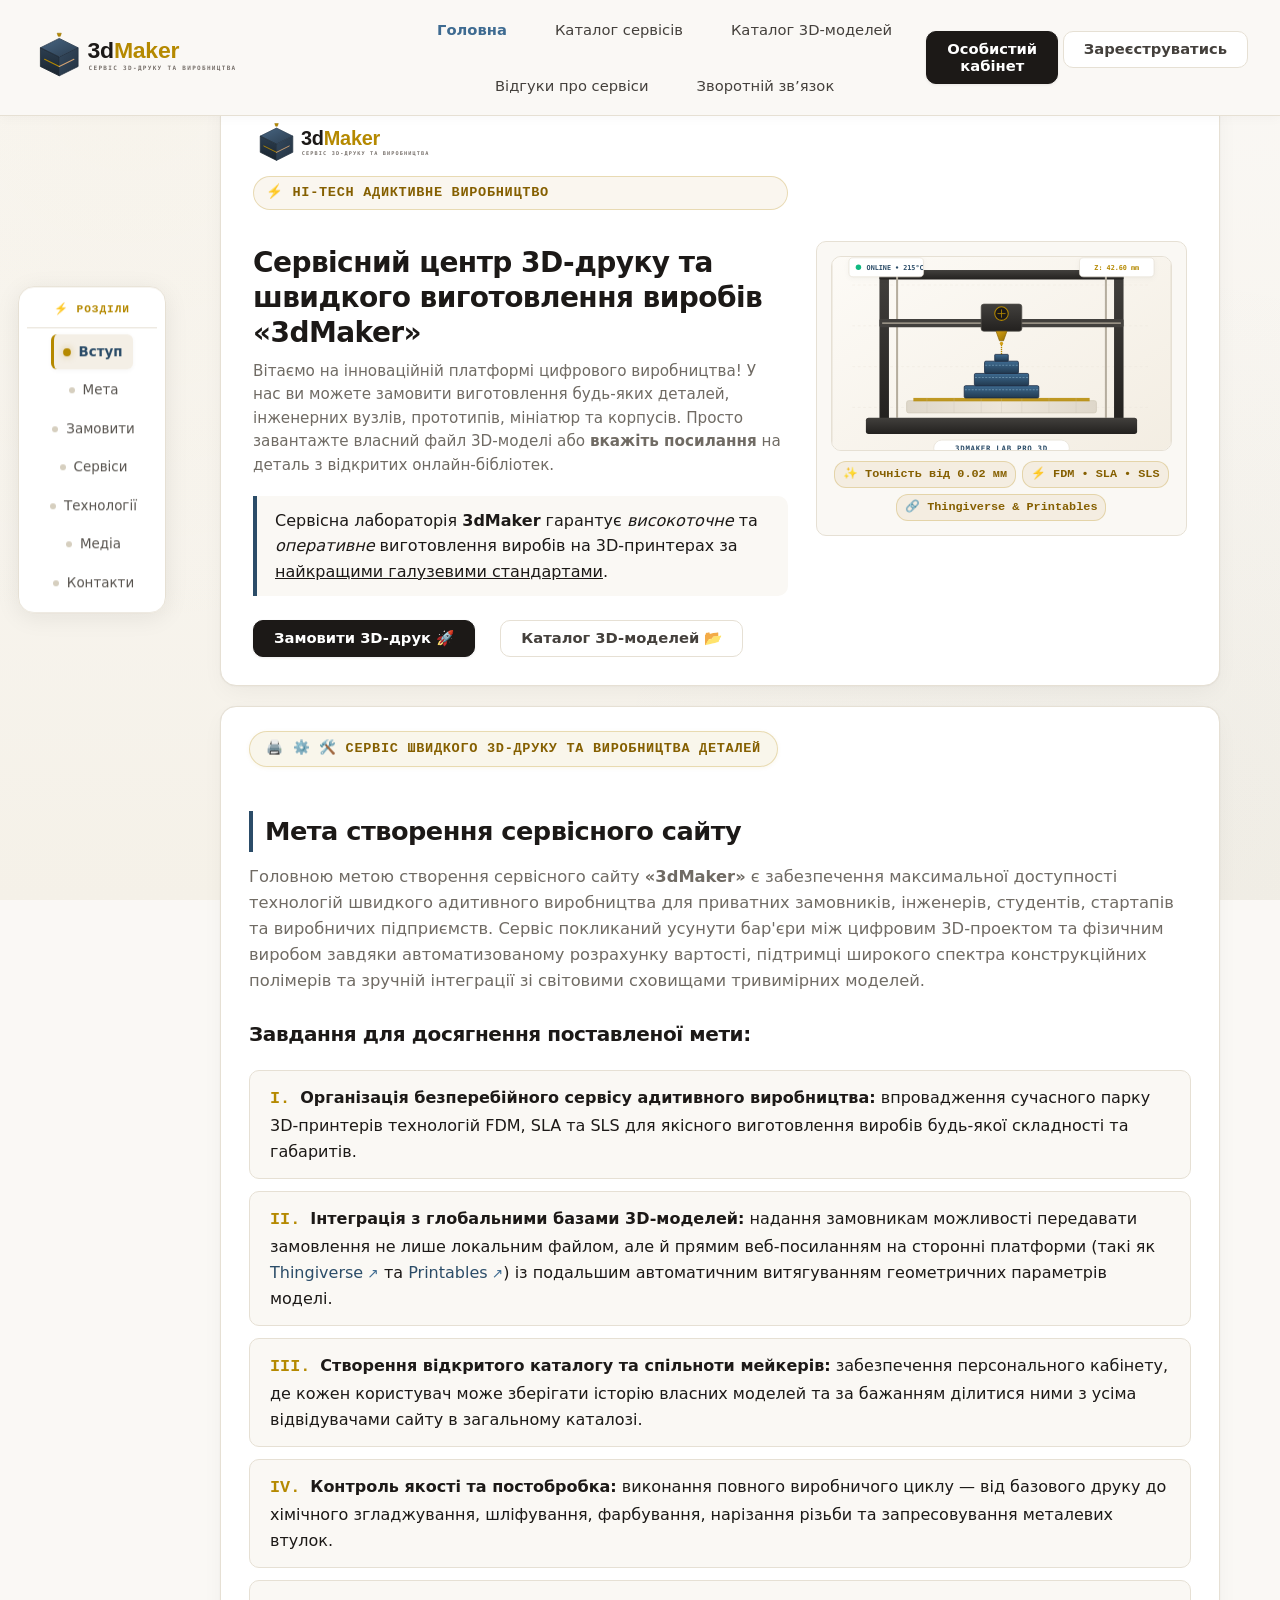
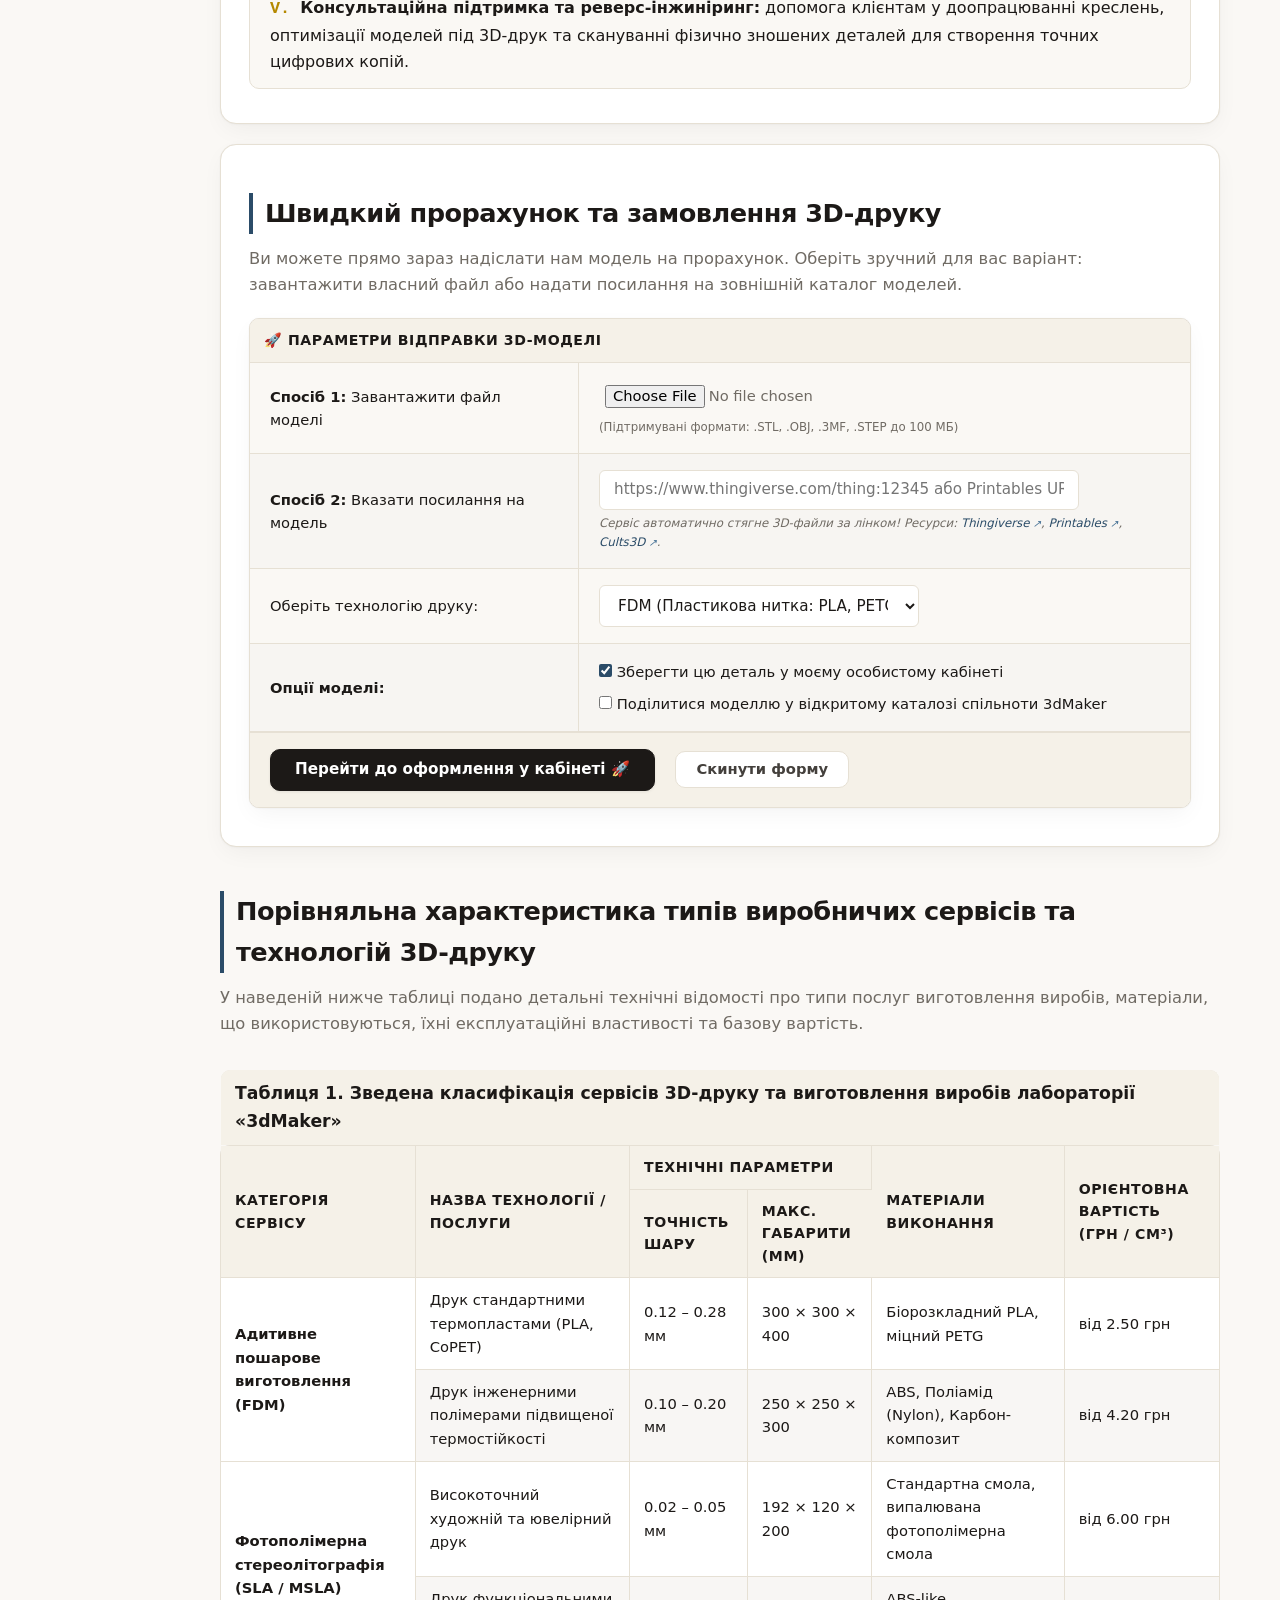
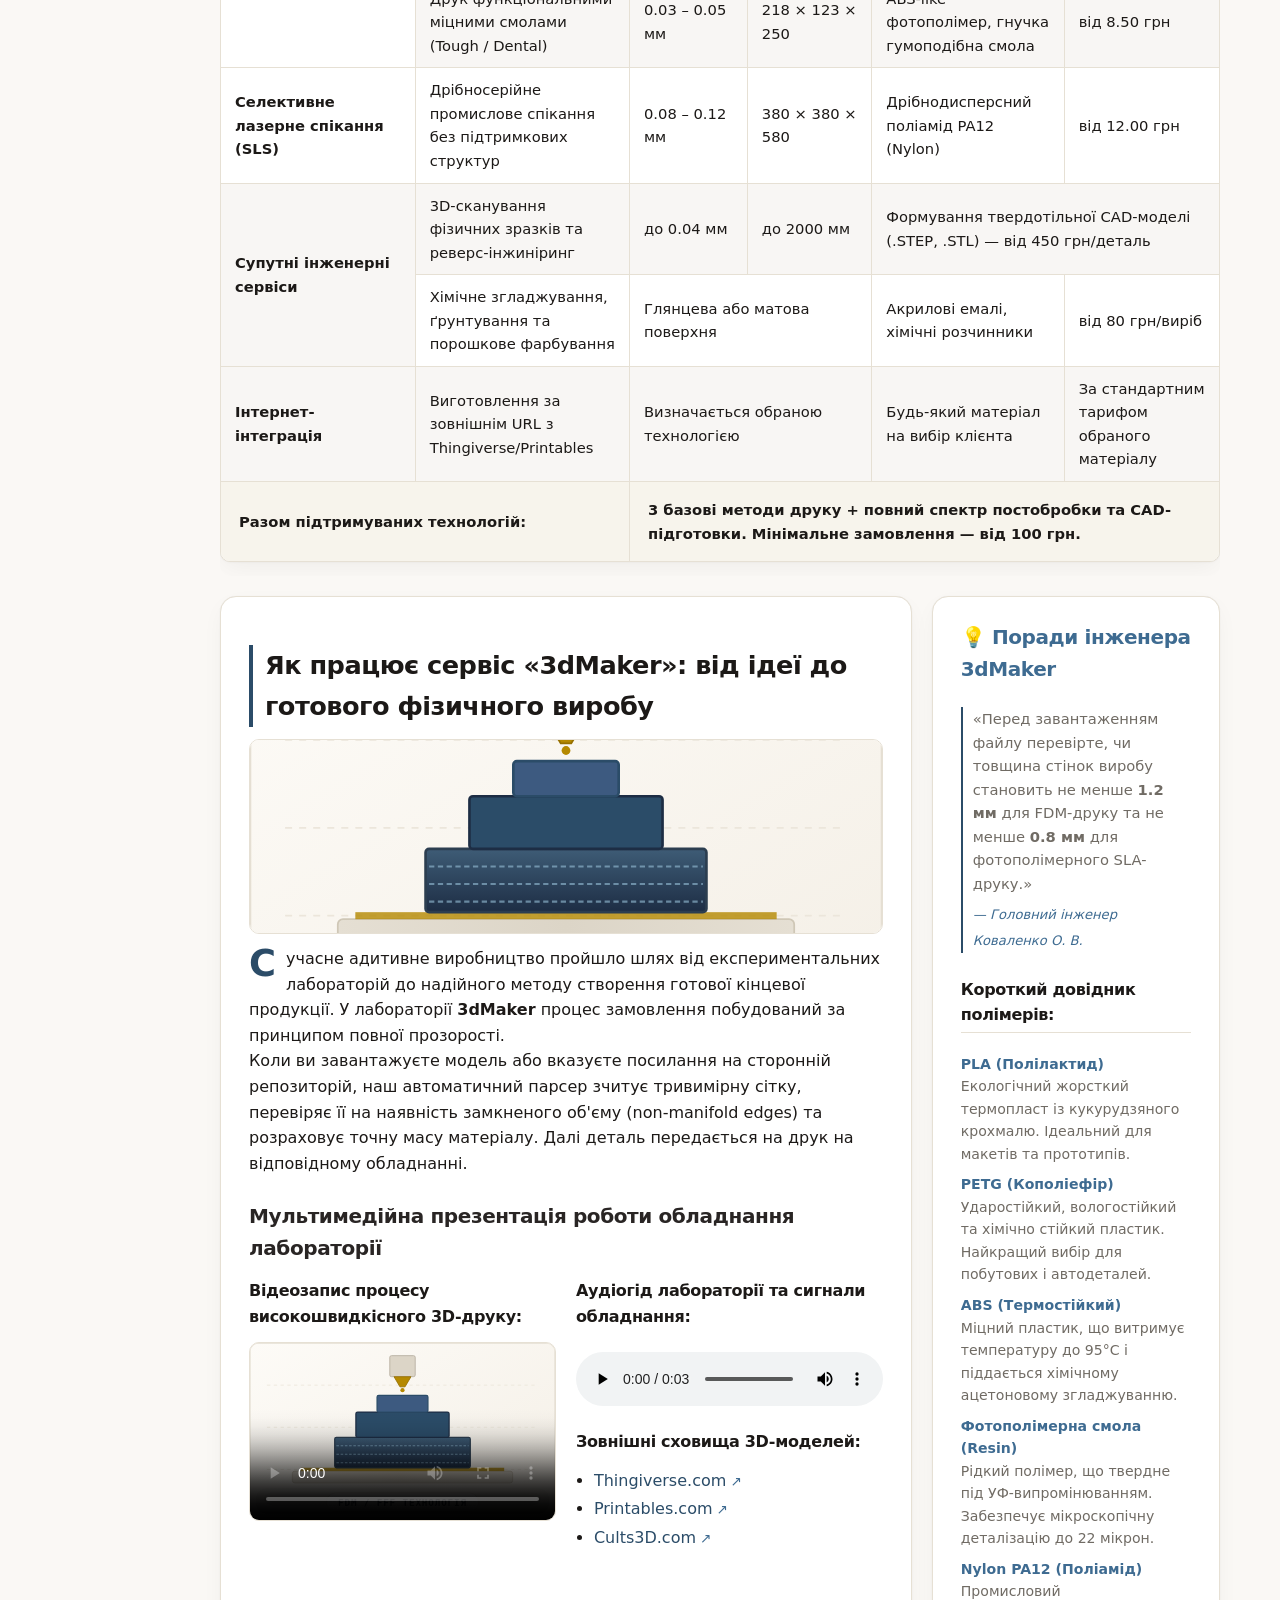
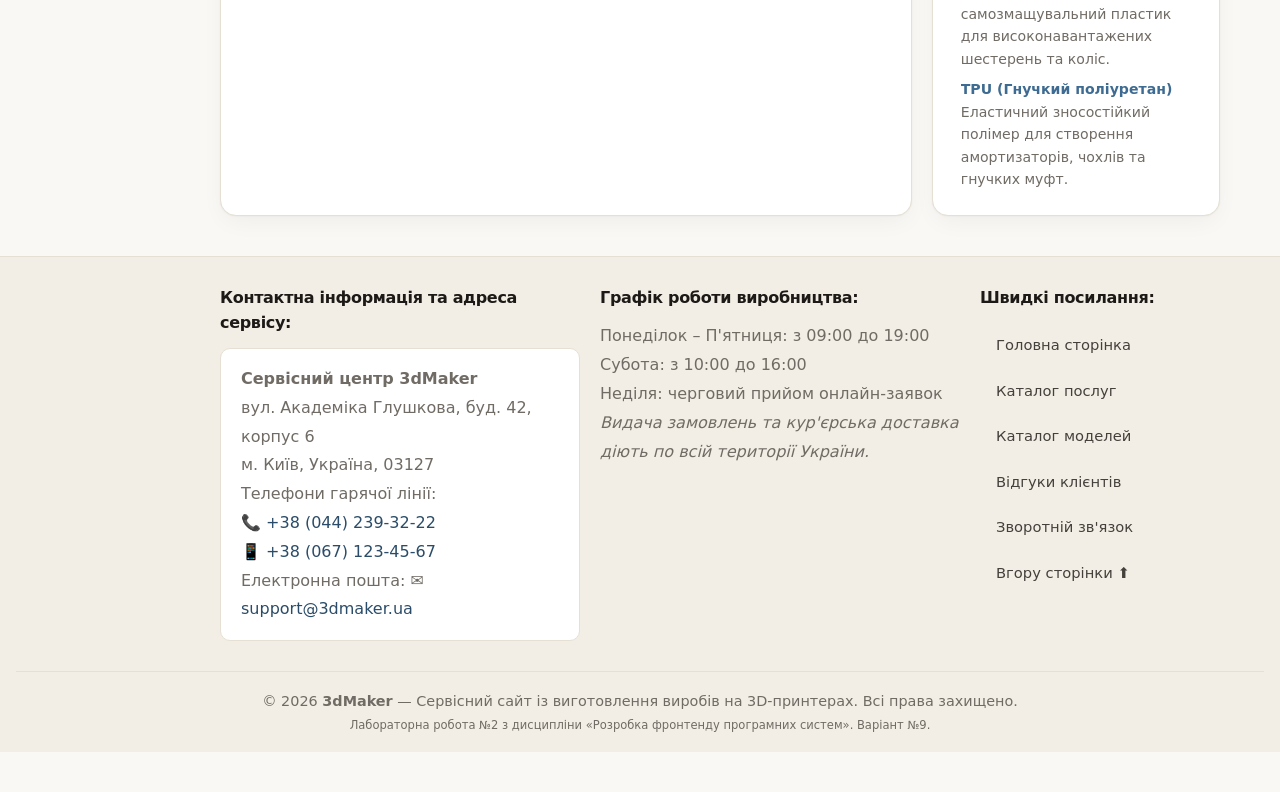
==== commit 1ef5329e: "feat: виконання лабораторної роботи №5 - адаптивність, кросбраузерність та метрики ефективності" ====
--- a/index.html
+++ b/index.html
@@ -8,6 +8,7 @@
     <meta name="author" content="3dMaker Studio">
     <title>3dMaker — Сервісний сайт із виготовлення виробів та 3D-друку</title>
 
+    <link rel="stylesheet" href="css/normalize.css">
     <link rel="stylesheet" href="css/style.css">
     <link rel="stylesheet" href="css/animations.css">
     <script src="js/lab4.js" defer></script>
@@ -96,29 +97,42 @@
                     </a>
                 </td>
                 <td width="48%" align="center">
-                    <nav id="site-main-nav" class="nav-horizontal-top">
-                        <div class="nav-vertical-badge">⚡ МЕНЮ САЙТУ</div>
-                        <ul>
-                            <li><a href="index.html" class="nav-link" style="color: var(--color-primary-light); font-weight: bold;">Головна</a></li>
-                            <li><a href="services.html" class="nav-link">Каталог сервісів</a></li>
-                            <li><a href="models-catalog.html" class="nav-link">Каталог 3D-моделей</a></li>
-                            <li><a href="reviews.html" class="nav-link">Відгуки про сервіси</a></li>
-                            <li><a href="feedback.html" class="nav-link">Зворотній зв’язок</a></li>
+                    <nav id="site-main-nav" class="nav-horizontal-top" aria-label="Головне меню сайту">
+                        <div class="nav-vertical-header">
+                            <span class="nav-vertical-badge">⚡ МЕНЮ САЙТУ</span>
+                            <button type="button" id="mobile-nav-close" class="nav-close-btn" aria-label="Закрити меню">✕</button>
+                        </div>
+                        <ul class="nav-menu-list">
+                            <li><a href="index.html" class="nav-link is-current"><span class="nav-link-icon">🏠</span><span class="nav-link-text">Головна</span></a></li>
+                            <li><a href="services.html" class="nav-link"><span class="nav-link-icon">🖨️</span><span class="nav-link-text">Каталог сервісів</span></a></li>
+                            <li><a href="models-catalog.html" class="nav-link"><span class="nav-link-icon">📂</span><span class="nav-link-text">Каталог 3D-моделей</span></a></li>
+                            <li><a href="reviews.html" class="nav-link"><span class="nav-link-icon">⭐</span><span class="nav-link-text">Відгуки про сервіси</span></a></li>
+                            <li><a href="feedback.html" class="nav-link"><span class="nav-link-icon">✉️</span><span class="nav-link-text">Зворотній зв’язок</span></a></li>
                         </ul>
+                        <div class="nav-vertical-footer">
+                            <a href="cabinet.html" class="nav-footer-btn nav-footer-btn-primary">Особистий кабінет</a>
+                            <a href="register.html" class="nav-footer-btn nav-footer-btn-secondary">Зареєструватись</a>
+                        </div>
                     </nav>
                 </td>
                 <td width="24%" align="right">
-                    <a href="cabinet.html">
+                    <a href="cabinet.html" class="header-desktop-btn">
                         <button type="button" class="pulse-glow">Особистий кабінет</button>
                     </a>
                     &nbsp;
-                    <a href="register.html">
+                    <a href="register.html" class="header-desktop-btn">
                         <button type="button" class="btn-secondary">Зареєструватись</button>
                     </a>
+                    <button type="button" id="mobile-nav-toggle" class="mobile-nav-toggle" aria-label="Відкрити меню навігації" aria-expanded="false">
+                        <span class="mobile-nav-toggle-icon">☰</span>
+                        <span class="mobile-nav-toggle-text">МЕНЮ</span>
+                    </button>
                 </td>
             </tr>
         </table>
     </header>
+
+    <div id="mobile-nav-backdrop" class="mobile-nav-backdrop" aria-hidden="true"></div>
 
     <nav class="floating-left-subnav sticky-subnav" id="vertical-quick-nav" aria-label="Швидкий перехід по розділах">
         <div class="subnav-dock-header">
--- a/css/style.css
+++ b/css/style.css
@@ -1,7 +1,16 @@
 * {
+    -webkit-box-sizing: border-box;
+    -moz-box-sizing: border-box;
     box-sizing: border-box;
     margin: 0;
     padding: 0;
+}
+
+img, picture, svg, video {
+    max-width: 100%;
+    height: auto;
+    display: inline-block;
+    vertical-align: middle;
 }
 
 ::selection {
@@ -44,6 +53,9 @@
 
 html {
     scroll-behavior: smooth;
+    overflow-x: hidden;
+    width: 100%;
+    max-width: 100vw;
 }
 
 section, article, footer {
@@ -63,6 +75,9 @@
     min-height: 100vh;
     padding-top: 76px;
     padding-bottom: 40px;
+    overflow-x: hidden;
+    width: 100%;
+    max-width: 100vw;
 }
 
 h1, h2, h3, h4, h5, h6 {
@@ -588,6 +603,10 @@
 }
 
 .services-table-wrapper {
+    width: 100%;
+    max-width: 100%;
+    overflow-x: auto;
+    -webkit-overflow-scrolling: touch;
     transition: box-shadow 0.3s ease;
     border-radius: var(--radius-md);
 }
@@ -910,7 +929,31 @@
     }
 }
 
-@media (max-width: 767px) {
+@media (max-width: 768px) {
+    .order-card-table,
+    .order-card-table tbody,
+    .order-card-table tr,
+    .order-card-table td,
+    .order-card-table th {
+        display: block !important;
+        width: 100% !important;
+        box-sizing: border-box !important;
+    }
+    .order-card-table td {
+        padding: 10px 14px !important;
+    }
+    .services-table-wrapper {
+        width: 100%;
+        overflow-x: auto !important;
+        -webkit-overflow-scrolling: touch;
+    }
+    .float-left-img {
+        float: none !important;
+        display: block !important;
+        width: 100% !important;
+        max-width: 100% !important;
+        margin: 0 0 16px 0 !important;
+    }
     .floating-left-subnav {
         display: none;
     }
@@ -920,6 +963,68 @@
     body:has(.floating-left-subnav) .hero-container {
         padding-left: 16px;
         padding-right: 16px;
+    }
+    #site-header {
+        position: fixed !important;
+        top: 0 !important;
+        left: 0 !important;
+        width: 100% !important;
+        z-index: 10001 !important;
+        box-sizing: border-box !important;
+        padding: 8px 16px !important;
+        background: rgba(250, 248, 245, 0.98) !important;
+        backdrop-filter: none !important;
+        -webkit-backdrop-filter: none !important;
+    }
+    #site-header table,
+    #site-header tbody,
+    #site-header tr {
+        display: flex !important;
+        flex-direction: row !important;
+        align-items: center !important;
+        justify-content: space-between !important;
+        width: 100% !important;
+        box-sizing: border-box !important;
+        margin: 0 !important;
+        padding: 0 !important;
+        gap: 0 !important;
+    }
+    #site-header td:first-child {
+        flex: 0 1 auto !important;
+        width: auto !important;
+        padding: 0 !important;
+    }
+    #site-header td:nth-child(2) {
+        position: absolute !important;
+        width: 0 !important;
+        min-width: 0 !important;
+        max-width: 0 !important;
+        height: 0 !important;
+        padding: 0 !important;
+        margin: 0 !important;
+        flex: 0 0 0px !important;
+        overflow: visible !important;
+        border: none !important;
+    }
+    #site-header td:last-child {
+        flex: 0 0 auto !important;
+        width: auto !important;
+        padding: 0 !important;
+        display: flex !important;
+        align-items: center !important;
+        justify-content: flex-end !important;
+    }
+    .header-desktop-btn {
+        display: none !important;
+    }
+    .logo-box img {
+        max-width: 140px;
+        height: auto;
+    }
+    body,
+    .has-fixed-header,
+    .has-absolute-header {
+        padding-top: 76px;
     }
 }
 
@@ -1208,7 +1313,63 @@
     border-right: 7px solid #2b4c68;
 }
 
-.nav-vertical-badge {
+.mobile-nav-toggle {
+    display: none;
+    align-items: center;
+    gap: 8px;
+    background: #ffffff;
+    border: 1.5px solid var(--color-border);
+    border-radius: var(--radius-md);
+    padding: 7px 13px;
+    font-family: var(--font-tech);
+    font-size: 0.82rem;
+    font-weight: 700;
+    letter-spacing: 0.05em;
+    color: var(--color-primary);
+    cursor: pointer;
+    box-shadow: 0 2px 6px rgba(0, 0, 0, 0.04);
+    transition: background 0.2s ease, border-color 0.2s ease, color 0.2s ease, transform 0.15s ease, box-shadow 0.2s ease;
+}
+
+.mobile-nav-toggle:hover {
+    border-color: var(--color-accent);
+    color: var(--color-accent-hover);
+    background: #faf8f5;
+    transform: translateY(-1px);
+    box-shadow: 0 4px 10px rgba(181, 137, 0, 0.15);
+}
+
+.mobile-nav-toggle-icon {
+    font-size: 1.05rem;
+    line-height: 1;
+}
+
+.mobile-nav-backdrop {
+    position: fixed;
+    top: 0;
+    left: 0;
+    right: 0;
+    bottom: 0;
+    width: 100vw;
+    height: 100vh;
+    background: rgba(17, 30, 42, 0.45);
+    backdrop-filter: blur(4px);
+    -webkit-backdrop-filter: blur(4px);
+    z-index: 10000;
+    opacity: 0;
+    pointer-events: none;
+    transition: opacity 0.28s cubic-bezier(0.16, 1, 0.3, 1);
+}
+
+.mobile-nav-backdrop.is-active {
+    opacity: 1;
+    pointer-events: auto;
+}
+
+.nav-vertical-header,
+.nav-vertical-badge,
+.nav-vertical-footer,
+.nav-link-icon {
     display: none;
 }
 
@@ -1222,39 +1383,96 @@
     padding: 0;
 }
 
+.nav-horizontal-top .nav-link.is-current {
+    color: var(--color-primary-light);
+    font-weight: 700;
+}
+
 .nav-vertical-right {
     position: fixed !important;
     top: 0 !important;
     right: 0 !important;
     bottom: 0 !important;
-    width: 230px !important;
+    width: min(300px, 86vw) !important;
     height: 100vh !important;
-    background: #ffffff !important;
-    border-left: 2px solid var(--color-primary) !important;
-    box-shadow: -6px 0 24px rgba(0, 0, 0, 0.15) !important;
-    z-index: 10000 !important;
-    padding: 68px 16px 20px 16px !important;
+    height: 100dvh !important;
+    background: linear-gradient(180deg, #ffffff 0%, #faf8f5 100%) !important;
+    border-left: 3px solid var(--color-accent) !important;
+    box-shadow: -8px 0 32px rgba(17, 30, 42, 0.22), -2px 0 8px rgba(17, 30, 42, 0.08) !important;
+    z-index: 10001 !important;
+    padding: 18px 16px 20px 16px !important;
     display: flex !important;
     flex-direction: column !important;
     box-sizing: border-box !important;
+    overflow-y: auto !important;
+    overflow-x: hidden !important;
+    transform: translateX(105%) !important;
+    transition: transform 0.32s cubic-bezier(0.16, 1, 0.3, 1) !important;
+}
+
+.nav-vertical-right.is-open {
+    transform: translateX(0) !important;
+}
+
+.nav-vertical-right .nav-vertical-header {
+    display: flex !important;
+    align-items: center !important;
+    justify-content: space-between !important;
+    gap: 10px !important;
+    padding-bottom: 14px !important;
+    margin-bottom: 14px !important;
+    border-bottom: 1px solid var(--color-border) !important;
+    width: 100% !important;
+    box-sizing: border-box !important;
 }
 
 .nav-vertical-right .nav-vertical-badge {
-    display: block !important;
+    display: inline-flex !important;
+    align-items: center !important;
+    gap: 6px !important;
     font-family: var(--font-tech) !important;
     font-size: 0.78rem !important;
     font-weight: 700 !important;
-    color: var(--color-primary-light) !important;
     letter-spacing: 0.08em !important;
-    margin-bottom: 14px !important;
-    padding-bottom: 6px !important;
-    border-bottom: 1px solid var(--color-border) !important;
+    text-transform: uppercase !important;
+    color: #ffffff !important;
+    background: linear-gradient(135deg, var(--color-primary) 0%, var(--color-primary-light) 100%) !important;
+    padding: 6px 12px !important;
+    border-radius: 20px !important;
+    box-shadow: 0 2px 6px rgba(43, 76, 104, 0.25) !important;
+    margin: 0 !important;
+    border: none !important;
+}
+
+.nav-vertical-right .nav-close-btn {
+    display: inline-flex !important;
+    align-items: center !important;
+    justify-content: center !important;
+    width: 34px !important;
+    height: 34px !important;
+    border-radius: 8px !important;
+    background: #f4f0e8 !important;
+    border: 1px solid var(--color-border) !important;
+    color: var(--color-primary) !important;
+    font-size: 1rem !important;
+    font-weight: 700 !important;
+    line-height: 1 !important;
+    cursor: pointer !important;
+    transition: background 0.2s ease, color 0.2s ease, border-color 0.2s ease, transform 0.15s ease !important;
+    padding: 0 !important;
+}
+
+.nav-vertical-right .nav-close-btn:hover {
+    background: var(--color-primary) !important;
+    color: #ffffff !important;
+    border-color: var(--color-primary) !important;
+    transform: scale(1.06) !important;
 }
 
 .nav-vertical-right ul {
     display: flex !important;
     flex-direction: column !important;
-    gap: 10px !important;
+    gap: 8px !important;
     list-style: none !important;
     margin: 0 !important;
     padding: 0 !important;
@@ -1262,21 +1480,278 @@
 }
 
 .nav-vertical-right .nav-link {
-    display: block !important;
-    padding: 10px 14px !important;
-    background: #faf8f4 !important;
+    display: flex !important;
+    align-items: center !important;
+    gap: 12px !important;
+    padding: 11px 14px !important;
+    background: #ffffff !important;
     border: 1px solid var(--color-border) !important;
-    border-radius: var(--radius-sm) !important;
+    border-radius: var(--radius-md) !important;
     color: var(--color-text-main) !important;
     font-size: 0.92rem !important;
     font-weight: 600 !important;
     text-align: left !important;
+    text-decoration: none !important;
+    box-shadow: 0 1px 3px rgba(0, 0, 0, 0.02) !important;
+    transition: background 0.2s ease, border-color 0.2s ease, color 0.2s ease, transform 0.15s ease, box-shadow 0.2s ease !important;
 }
 
 .nav-vertical-right .nav-link:hover {
-    background: #f0eae1 !important;
+    background: #fcfbf7 !important;
+    border-color: var(--color-accent) !important;
+    color: var(--color-accent-hover) !important;
+    transform: translateX(3px) !important;
+    box-shadow: 0 2px 8px rgba(181, 137, 0, 0.12) !important;
+}
+
+.nav-vertical-right .nav-link.is-current {
+    background: rgba(43, 76, 104, 0.06) !important;
     border-color: var(--color-primary-light) !important;
-    color: var(--color-primary-light) !important;
+    color: var(--color-primary) !important;
+    border-left: 4px solid var(--color-accent) !important;
+    font-weight: 700 !important;
+}
+
+.nav-vertical-right .nav-link-icon {
+    display: inline-flex !important;
+    align-items: center !important;
+    justify-content: center !important;
+    width: 28px !important;
+    height: 28px !important;
+    border-radius: 6px !important;
+    background: #f4f0e8 !important;
+    font-size: 0.95rem !important;
+    flex-shrink: 0 !important;
+}
+
+.nav-vertical-right .nav-vertical-footer {
+    display: flex !important;
+    flex-direction: column !important;
+    gap: 8px !important;
+    margin-top: auto !important;
+    padding-top: 16px !important;
+    border-top: 1px solid var(--color-border) !important;
+    width: 100% !important;
+    box-sizing: border-box !important;
+}
+
+.nav-vertical-right .nav-footer-btn {
+    display: block !important;
+    width: 100% !important;
+    padding: 10px 14px !important;
+    text-align: center !important;
+    font-family: var(--font-tech) !important;
+    font-size: 0.88rem !important;
+    font-weight: 600 !important;
+    border-radius: var(--radius-md) !important;
+    text-decoration: none !important;
+    box-sizing: border-box !important;
+    transition: background 0.2s ease, border-color 0.2s ease, color 0.2s ease, transform 0.15s ease !important;
+}
+
+.nav-vertical-right .nav-footer-btn-primary {
+    background: var(--color-primary) !important;
+    color: #ffffff !important;
+    border: 1px solid var(--color-primary) !important;
+    box-shadow: 0 2px 6px rgba(43, 76, 104, 0.25) !important;
+}
+
+.nav-vertical-right .nav-footer-btn-primary:hover {
+    background: var(--color-primary-light) !important;
+    border-color: var(--color-primary-light) !important;
+    transform: translateY(-1px) !important;
+}
+
+.nav-vertical-right .nav-footer-btn-secondary {
+    background: #ffffff !important;
+    color: var(--color-primary) !important;
+    border: 1.5px solid var(--color-border) !important;
+}
+
+.nav-vertical-right .nav-footer-btn-secondary:hover {
+    border-color: var(--color-primary-light) !important;
+    background: #faf8f5 !important;
+    transform: translateY(-1px) !important;
+}
+
+@media (max-width: 768px) {
+    .mobile-nav-toggle {
+        display: inline-flex !important;
+    }
+    #site-main-nav,
+    #site-nav {
+        position: fixed !important;
+        top: 0 !important;
+        right: 0 !important;
+        bottom: 0 !important;
+        width: min(300px, 86vw) !important;
+        height: 100vh !important;
+        height: 100dvh !important;
+        background: linear-gradient(180deg, #ffffff 0%, #faf8f5 100%) !important;
+        border-left: 3px solid var(--color-accent) !important;
+        box-shadow: -8px 0 32px rgba(17, 30, 42, 0.22), -2px 0 8px rgba(17, 30, 42, 0.08) !important;
+        z-index: 10001 !important;
+        padding: 18px 16px 20px 16px !important;
+        display: flex !important;
+        flex-direction: column !important;
+        box-sizing: border-box !important;
+        overflow-y: auto !important;
+        overflow-x: hidden !important;
+        transform: translateX(105%) !important;
+        transition: transform 0.32s cubic-bezier(0.16, 1, 0.3, 1) !important;
+    }
+    #site-main-nav.is-open,
+    #site-nav.is-open {
+        transform: translateX(0) !important;
+    }
+    #site-main-nav .nav-vertical-header,
+    #site-nav .nav-vertical-header {
+        display: flex !important;
+        align-items: center !important;
+        justify-content: space-between !important;
+        gap: 10px !important;
+        padding-bottom: 14px !important;
+        margin-bottom: 14px !important;
+        border-bottom: 1px solid var(--color-border) !important;
+        width: 100% !important;
+        box-sizing: border-box !important;
+    }
+    #site-main-nav .nav-vertical-badge,
+    #site-nav .nav-vertical-badge {
+        display: inline-flex !important;
+        align-items: center !important;
+        gap: 6px !important;
+        font-family: var(--font-tech) !important;
+        font-size: 0.78rem !important;
+        font-weight: 700 !important;
+        letter-spacing: 0.08em !important;
+        text-transform: uppercase !important;
+        color: #ffffff !important;
+        background: linear-gradient(135deg, var(--color-primary) 0%, var(--color-primary-light) 100%) !important;
+        padding: 6px 12px !important;
+        border-radius: 20px !important;
+        box-shadow: 0 2px 6px rgba(43, 76, 104, 0.25) !important;
+        margin: 0 !important;
+        border: none !important;
+    }
+    #site-main-nav .nav-close-btn,
+    #site-nav .nav-close-btn {
+        display: inline-flex !important;
+        align-items: center !important;
+        justify-content: center !important;
+        width: 34px !important;
+        height: 34px !important;
+        border-radius: 8px !important;
+        background: #f4f0e8 !important;
+        border: 1px solid var(--color-border) !important;
+        color: var(--color-primary) !important;
+        font-size: 1rem !important;
+        font-weight: 700 !important;
+        line-height: 1 !important;
+        cursor: pointer !important;
+        transition: background 0.2s ease, color 0.2s ease, border-color 0.2s ease, transform 0.15s ease !important;
+        padding: 0 !important;
+    }
+    #site-main-nav .nav-menu-list,
+    #site-nav .nav-menu-list {
+        display: flex !important;
+        flex-direction: column !important;
+        gap: 8px !important;
+        list-style: none !important;
+        margin: 0 !important;
+        padding: 0 !important;
+        width: 100% !important;
+    }
+    #site-main-nav .nav-link,
+    #site-nav .nav-link {
+        display: flex !important;
+        align-items: center !important;
+        gap: 12px !important;
+        padding: 10px 14px !important;
+        color: var(--color-text) !important;
+        font-weight: 600 !important;
+        font-size: 0.95rem !important;
+        border-radius: var(--radius-md) !important;
+        border: 1px solid transparent !important;
+        text-decoration: none !important;
+        box-sizing: border-box !important;
+        transition: background 0.2s ease, color 0.2s ease, border-color 0.2s ease, transform 0.15s ease !important;
+        width: 100% !important;
+    }
+    #site-main-nav .nav-link:hover,
+    #site-nav .nav-link:hover {
+        background: #f4f0e8 !important;
+        border-color: var(--color-border) !important;
+        color: var(--color-primary) !important;
+        transform: translateX(4px) !important;
+    }
+    #site-main-nav .nav-link.is-current,
+    #site-nav .nav-link.is-current {
+        background: #2b4c68 !important;
+        color: #ffffff !important;
+        border-color: #2b4c68 !important;
+        box-shadow: 0 4px 12px rgba(43, 76, 104, 0.2) !important;
+    }
+    #site-main-nav .nav-link-icon,
+    #site-nav .nav-link-icon {
+        display: inline-flex !important;
+        align-items: center !important;
+        justify-content: center !important;
+        width: 28px !important;
+        height: 28px !important;
+        border-radius: 6px !important;
+        background: #f4f0e8 !important;
+        font-size: 0.95rem !important;
+        flex-shrink: 0 !important;
+    }
+    #site-main-nav .nav-link.is-current .nav-link-icon,
+    #site-nav .nav-link.is-current .nav-link-icon {
+        background: rgba(255, 255, 255, 0.2) !important;
+    }
+    #site-main-nav .nav-vertical-footer,
+    #site-nav .nav-vertical-footer {
+        display: flex !important;
+        flex-direction: column !important;
+        gap: 8px !important;
+        margin-top: auto !important;
+        padding-top: 16px !important;
+        border-top: 1px solid var(--color-border) !important;
+        width: 100% !important;
+        box-sizing: border-box !important;
+    }
+    #site-main-nav .nav-footer-btn,
+    #site-nav .nav-footer-btn {
+        display: block !important;
+        width: 100% !important;
+        padding: 10px 14px !important;
+        text-align: center !important;
+        font-family: var(--font-tech) !important;
+        font-size: 0.88rem !important;
+        font-weight: 600 !important;
+        border-radius: var(--radius-md) !important;
+        text-decoration: none !important;
+        box-sizing: border-box !important;
+        transition: background 0.2s ease, border-color 0.2s ease, color 0.2s ease, transform 0.15s ease !important;
+    }
+    #site-main-nav .nav-footer-btn-primary,
+    #site-nav .nav-footer-btn-primary {
+        background: var(--color-primary) !important;
+        color: #ffffff !important;
+        border: 1px solid var(--color-primary) !important;
+        box-shadow: 0 2px 6px rgba(43, 76, 104, 0.25) !important;
+    }
+    #site-main-nav .nav-footer-btn-secondary,
+    #site-nav .nav-footer-btn-secondary {
+        background: #ffffff !important;
+        color: var(--color-primary) !important;
+        border: 1.5px solid var(--color-border) !important;
+    }
+}
+
+@media (min-width: 769px) {
+    .mobile-nav-backdrop {
+        display: none !important;
+    }
 }
 
 @keyframes fadeInRight {
@@ -1300,3 +1775,160 @@
         transform: translate(-50%, 0);
     }
 }
+
+
+@media only screen and (max-width: 1920px) {
+    .page-grid-layout,
+    .hero-container {
+        max-width: 1440px;
+        margin-left: auto;
+        margin-right: auto;
+    }
+}
+
+@media only screen and (max-width: 1680px) {
+    .page-grid-layout,
+    .hero-container {
+        max-width: 1360px;
+    }
+}
+
+@media only screen and (max-width: 1440px) {
+    .page-grid-layout,
+    .hero-container {
+        max-width: 1200px;
+        padding-left: 20px;
+        padding-right: 20px;
+    }
+}
+
+@media only screen and (max-width: 1200px) {
+    .page-grid-layout,
+    .hero-container {
+        max-width: 100%;
+        padding-left: 16px;
+        padding-right: 16px;
+    }
+    .main-sidebar-grid {
+        grid-template-columns: 1.8fr 1fr;
+        gap: 16px;
+    }
+}
+
+@media only screen and (max-width: 1024px) {
+    .main-sidebar-grid {
+        grid-template-columns: 1fr;
+        gap: 20px;
+    }
+    .catalog-grid {
+        grid-template-columns: repeat(auto-fill, minmax(280px, 1fr));
+        gap: 16px;
+    }
+}
+
+@media only screen and (max-width: 480px) {
+    body,
+    .has-fixed-header,
+    .has-absolute-header {
+        padding-top: 72px;
+    }
+    h1 {
+        font-size: 1.65rem;
+        line-height: 1.25;
+    }
+    h2 {
+        font-size: 1.35rem;
+        padding-left: 8px;
+    }
+    .hero-grid {
+        padding: 14px;
+        gap: 14px;
+    }
+    .hero-brand-logo {
+        max-width: 150px;
+    }
+    .catalog-grid {
+        grid-template-columns: 1fr;
+        gap: 14px;
+    }
+    .card-actions {
+        flex-direction: column;
+        gap: 8px;
+    }
+    .card-actions a,
+    .card-actions button {
+        width: 100%;
+        text-align: center;
+    }
+    .custom-input,
+    input[type="text"],
+    input[type="email"],
+    input[type="tel"],
+    input[type="password"],
+    select,
+    textarea {
+        font-size: 16px !important;
+        width: 100% !important;
+        max-width: 100% !important;
+    }
+    table:not(#site-header table):not(footer table) {
+        display: block;
+        width: 100%;
+        overflow-x: auto;
+        -webkit-overflow-scrolling: touch;
+    }
+    .hero-badge {
+        font-size: 0.74rem;
+        padding: 4px 8px;
+        max-width: 100%;
+        box-sizing: border-box;
+    }
+    footer {
+        padding: 20px 12px;
+    }
+}
+
+@media only screen and (max-width: 320px) {
+    body {
+        padding-left: 4px;
+        padding-right: 4px;
+    }
+    #site-header {
+        padding: 6px 8px !important;
+        width: 100% !important;
+        max-width: 100vw !important;
+        box-sizing: border-box !important;
+    }
+    #site-header table,
+    #site-header tbody,
+    #site-header tr {
+        width: 100% !important;
+        max-width: 100% !important;
+        box-sizing: border-box !important;
+        display: flex !important;
+        justify-content: space-between !important;
+        align-items: center !important;
+    }
+    .logo-box img {
+        max-width: 90px !important;
+        height: auto !important;
+    }
+    .mobile-nav-toggle {
+        padding: 4px 6px !important;
+        font-size: 0.68rem !important;
+        flex-shrink: 0 !important;
+    }
+    .hero-badge {
+        font-size: 0.65rem !important;
+        padding: 3px 6px !important;
+        letter-spacing: 0.02em !important;
+    }
+    h1 {
+        font-size: 1.35rem;
+    }
+    #site-main-nav,
+    #site-nav,
+    .nav-vertical-right {
+        width: 90vw !important;
+    }
+}
--- a/css/animations.css
+++ b/css/animations.css
@@ -1,80 +1,184 @@
-@keyframes to-grayscale-anim {
+@-webkit-keyframes to-grayscale-anim {
     0% {
+        -webkit-filter: grayscale(0%) contrast(100%);
         filter: grayscale(0%) contrast(100%);
+        -webkit-transform: scale(1);
         transform: scale(1);
     }
     50% {
+        -webkit-filter: grayscale(50%) contrast(105%);
         filter: grayscale(50%) contrast(105%);
+        -webkit-transform: scale(1.01);
         transform: scale(1.01);
     }
     100% {
+        -webkit-filter: grayscale(100%) contrast(110%);
         filter: grayscale(100%) contrast(110%);
+        -webkit-transform: scale(1.02);
+        transform: scale(1.02);
+    }
+}
+
+@keyframes to-grayscale-anim {
+    0% {
+        -webkit-filter: grayscale(0%) contrast(100%);
+        filter: grayscale(0%) contrast(100%);
+        -webkit-transform: scale(1);
+        transform: scale(1);
+    }
+    50% {
+        -webkit-filter: grayscale(50%) contrast(105%);
+        filter: grayscale(50%) contrast(105%);
+        -webkit-transform: scale(1.01);
+        transform: scale(1.01);
+    }
+    100% {
+        -webkit-filter: grayscale(100%) contrast(110%);
+        filter: grayscale(100%) contrast(110%);
+        -webkit-transform: scale(1.02);
         transform: scale(1.02);
     }
 }
 
 .animate-grayscale:focus,
 .animate-grayscale:hover {
+    -webkit-animation-name: to-grayscale-anim;
     animation-name: to-grayscale-anim;
+    -webkit-animation-duration: 0.5s;
     animation-duration: 0.5s;
+    -webkit-animation-timing-function: ease-in-out;
     animation-timing-function: ease-in-out;
+    -webkit-animation-fill-mode: forwards;
     animation-fill-mode: forwards;
+}
+
+@-webkit-keyframes warm-pulse {
+    0%, 100% {
+        -webkit-box-shadow: 0 0 0 rgba(181, 137, 0, 0);
+        box-shadow: 0 0 0 rgba(181, 137, 0, 0);
+    }
+    50% {
+        -webkit-box-shadow: 0 0 14px rgba(181, 137, 0, 0.35);
+        box-shadow: 0 0 14px rgba(181, 137, 0, 0.35);
+    }
 }
 
 @keyframes warm-pulse {
     0%, 100% {
+        -webkit-box-shadow: 0 0 0 rgba(181, 137, 0, 0);
+        -moz-box-shadow: 0 0 0 rgba(181, 137, 0, 0);
         box-shadow: 0 0 0 rgba(181, 137, 0, 0);
     }
     50% {
+        -webkit-box-shadow: 0 0 14px rgba(181, 137, 0, 0.35);
+        -moz-box-shadow: 0 0 14px rgba(181, 137, 0, 0.35);
         box-shadow: 0 0 14px rgba(181, 137, 0, 0.35);
     }
 }
 
 .pulse-glow {
+    -webkit-animation: warm-pulse 2.5s infinite ease-in-out;
+    -moz-animation: warm-pulse 2.5s infinite ease-in-out;
+    -o-animation: warm-pulse 2.5s infinite ease-in-out;
     animation: warm-pulse 2.5s infinite ease-in-out;
+}
+
+@-webkit-keyframes laser-scan {
+    0% {
+        -webkit-transform: translateY(0) scaleX(0.95);
+        transform: translateY(0) scaleX(0.95);
+        opacity: 0.3;
+    }
+    50% {
+        -webkit-transform: translateY(80px) scaleX(1);
+        transform: translateY(80px) scaleX(1);
+        opacity: 0.7;
+    }
+    100% {
+        -webkit-transform: translateY(0) scaleX(0.95);
+        transform: translateY(0) scaleX(0.95);
+        opacity: 0.3;
+    }
 }
 
 @keyframes laser-scan {
     0% {
+        -webkit-transform: translateY(0) scaleX(0.95);
+        -moz-transform: translateY(0) scaleX(0.95);
         transform: translateY(0) scaleX(0.95);
         opacity: 0.3;
     }
     50% {
+        -webkit-transform: translateY(80px) scaleX(1);
+        -moz-transform: translateY(80px) scaleX(1);
         transform: translateY(80px) scaleX(1);
         opacity: 0.7;
     }
     100% {
+        -webkit-transform: translateY(0) scaleX(0.95);
+        -moz-transform: translateY(0) scaleX(0.95);
         transform: translateY(0) scaleX(0.95);
         opacity: 0.3;
     }
 }
 
 .laser-beam {
+    -webkit-animation-name: laser-scan;
+    -moz-animation-name: laser-scan;
     animation-name: laser-scan;
+    -webkit-animation-duration: 3s;
     animation-duration: 3s;
+    -webkit-animation-timing-function: ease-in-out;
     animation-timing-function: ease-in-out;
+    -webkit-animation-iteration-count: infinite;
     animation-iteration-count: infinite;
 }
 
 .rotate-tech-icon {
+    -webkit-transition: -webkit-transform 0.4s ease;
+    -moz-transition: -moz-transform 0.4s ease;
+    -o-transition: -o-transform 0.4s ease;
     transition: transform 0.4s ease;
 }
 
 .rotate-tech-icon:hover {
+    -webkit-transform: rotate(15deg) scale(1.05);
+    -moz-transform: rotate(15deg) scale(1.05);
+    -ms-transform: rotate(15deg) scale(1.05);
+    -o-transform: rotate(15deg) scale(1.05);
     transform: rotate(15deg) scale(1.05);
+}
+
+@-webkit-keyframes slide-down-fade {
+    from {
+        opacity: 0;
+        -webkit-transform: translateY(-16px);
+        transform: translateY(-16px);
+    }
+    to {
+        opacity: 1;
+        -webkit-transform: translateY(0);
+        transform: translateY(0);
+    }
 }
 
 @keyframes slide-down-fade {
     from {
         opacity: 0;
+        -webkit-transform: translateY(-16px);
+        -moz-transform: translateY(-16px);
         transform: translateY(-16px);
     }
     to {
         opacity: 1;
+        -webkit-transform: translateY(0);
+        -moz-transform: translateY(0);
         transform: translateY(0);
     }
 }
 
 .fade-in-down {
+    -webkit-animation: slide-down-fade 0.6s ease-out;
+    -moz-animation: slide-down-fade 0.6s ease-out;
     animation: slide-down-fade 0.6s ease-out;
 }
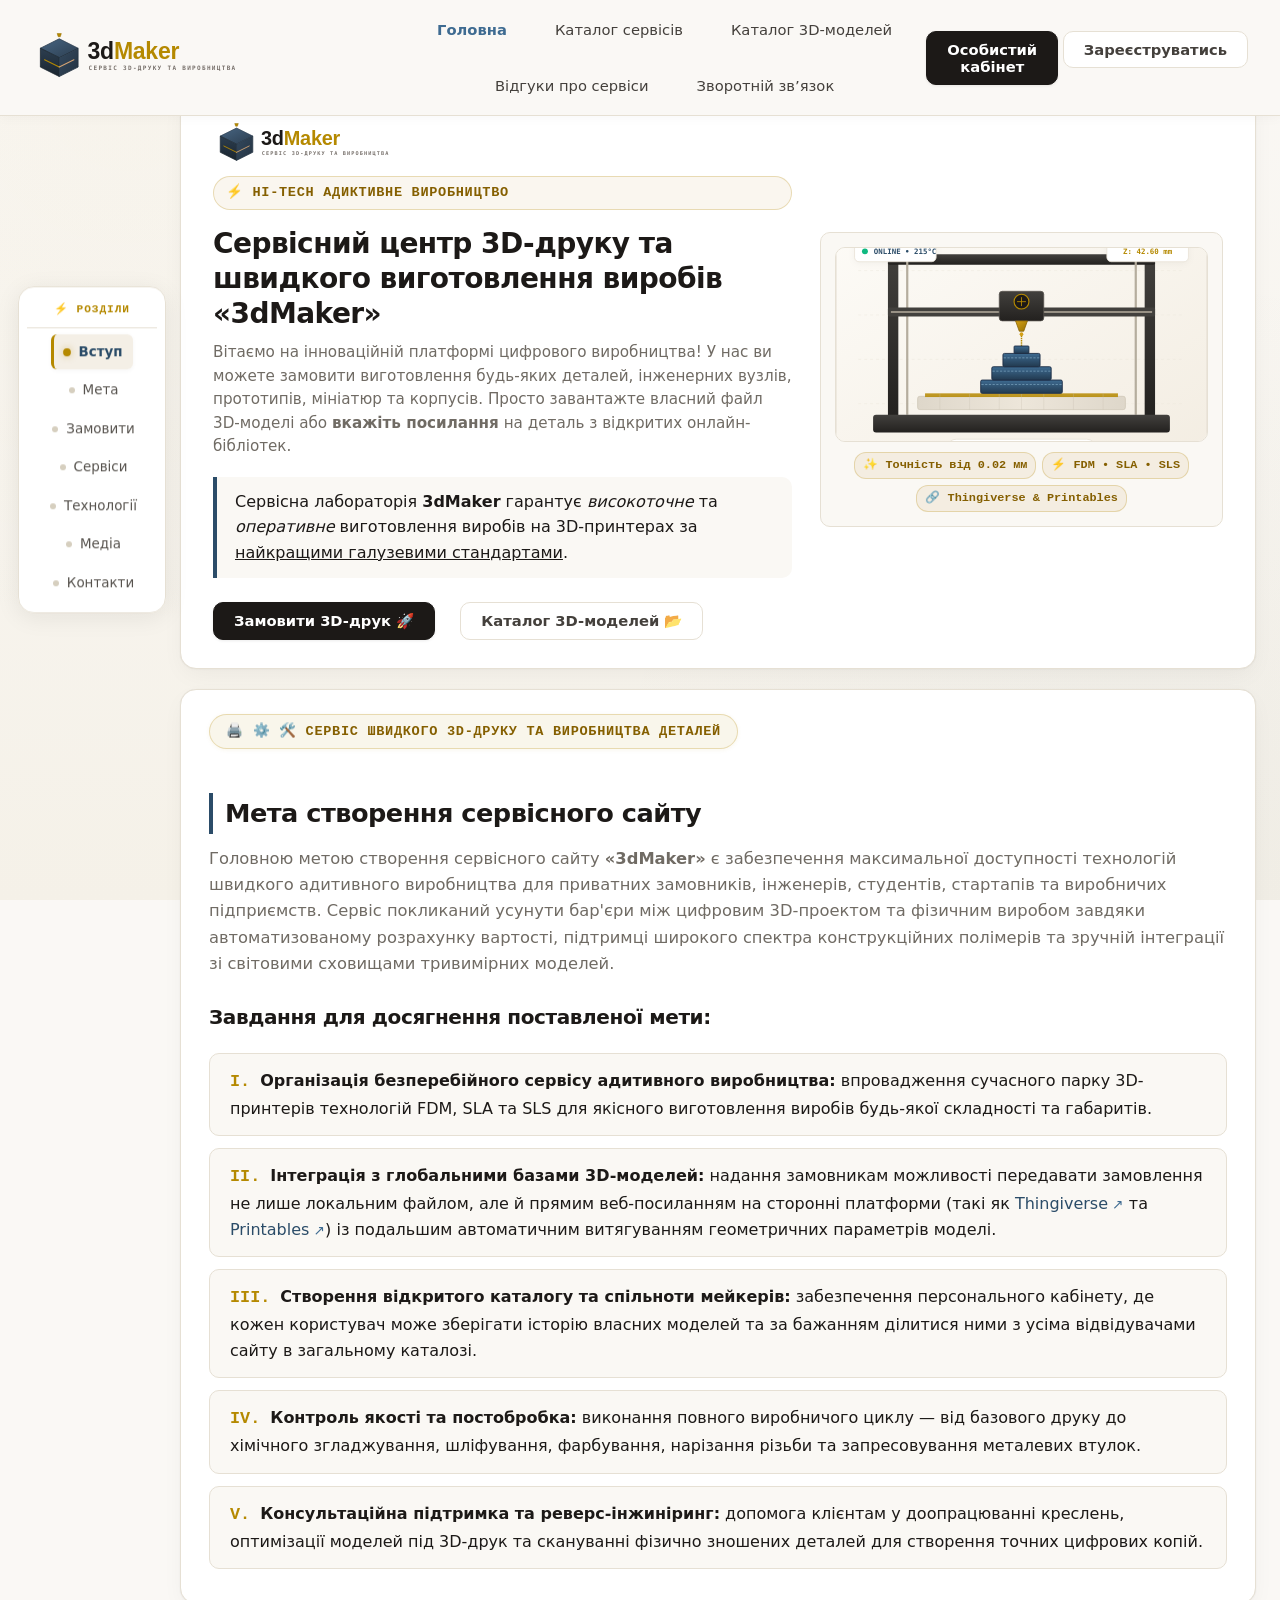
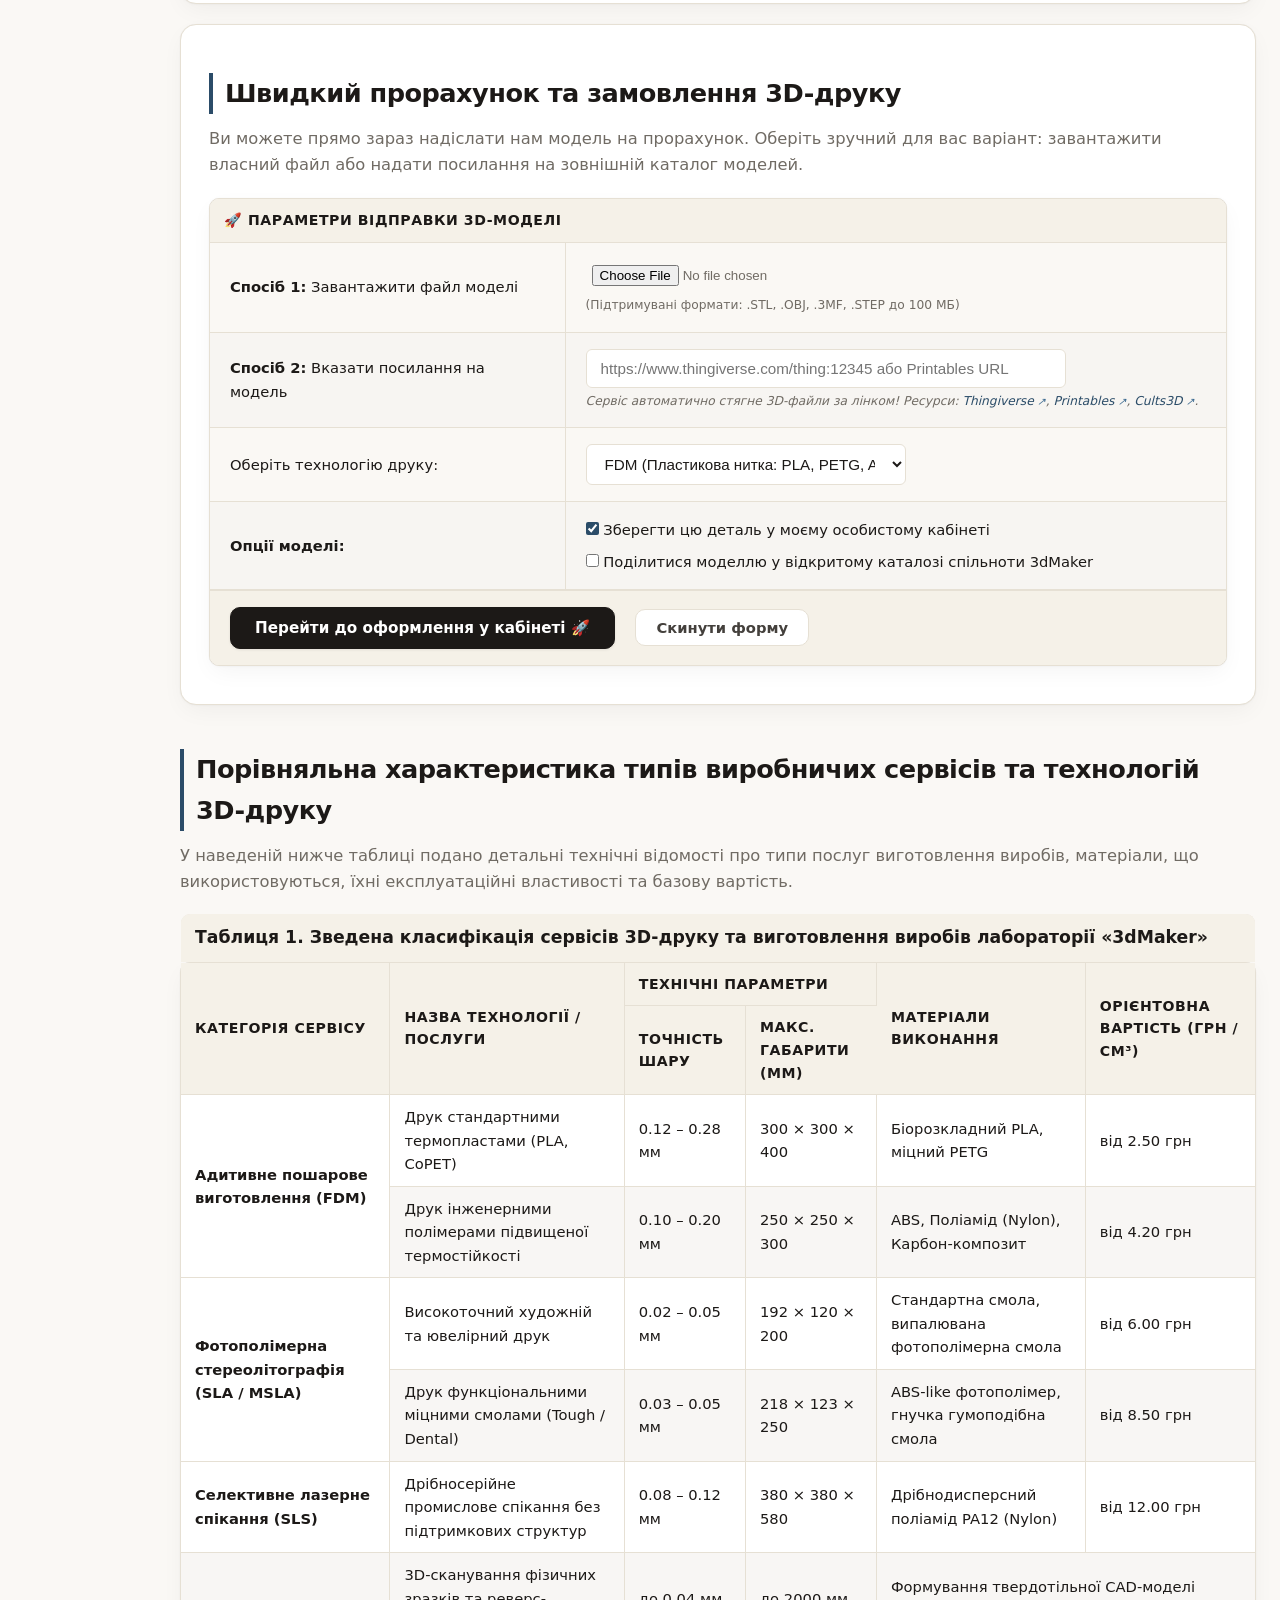
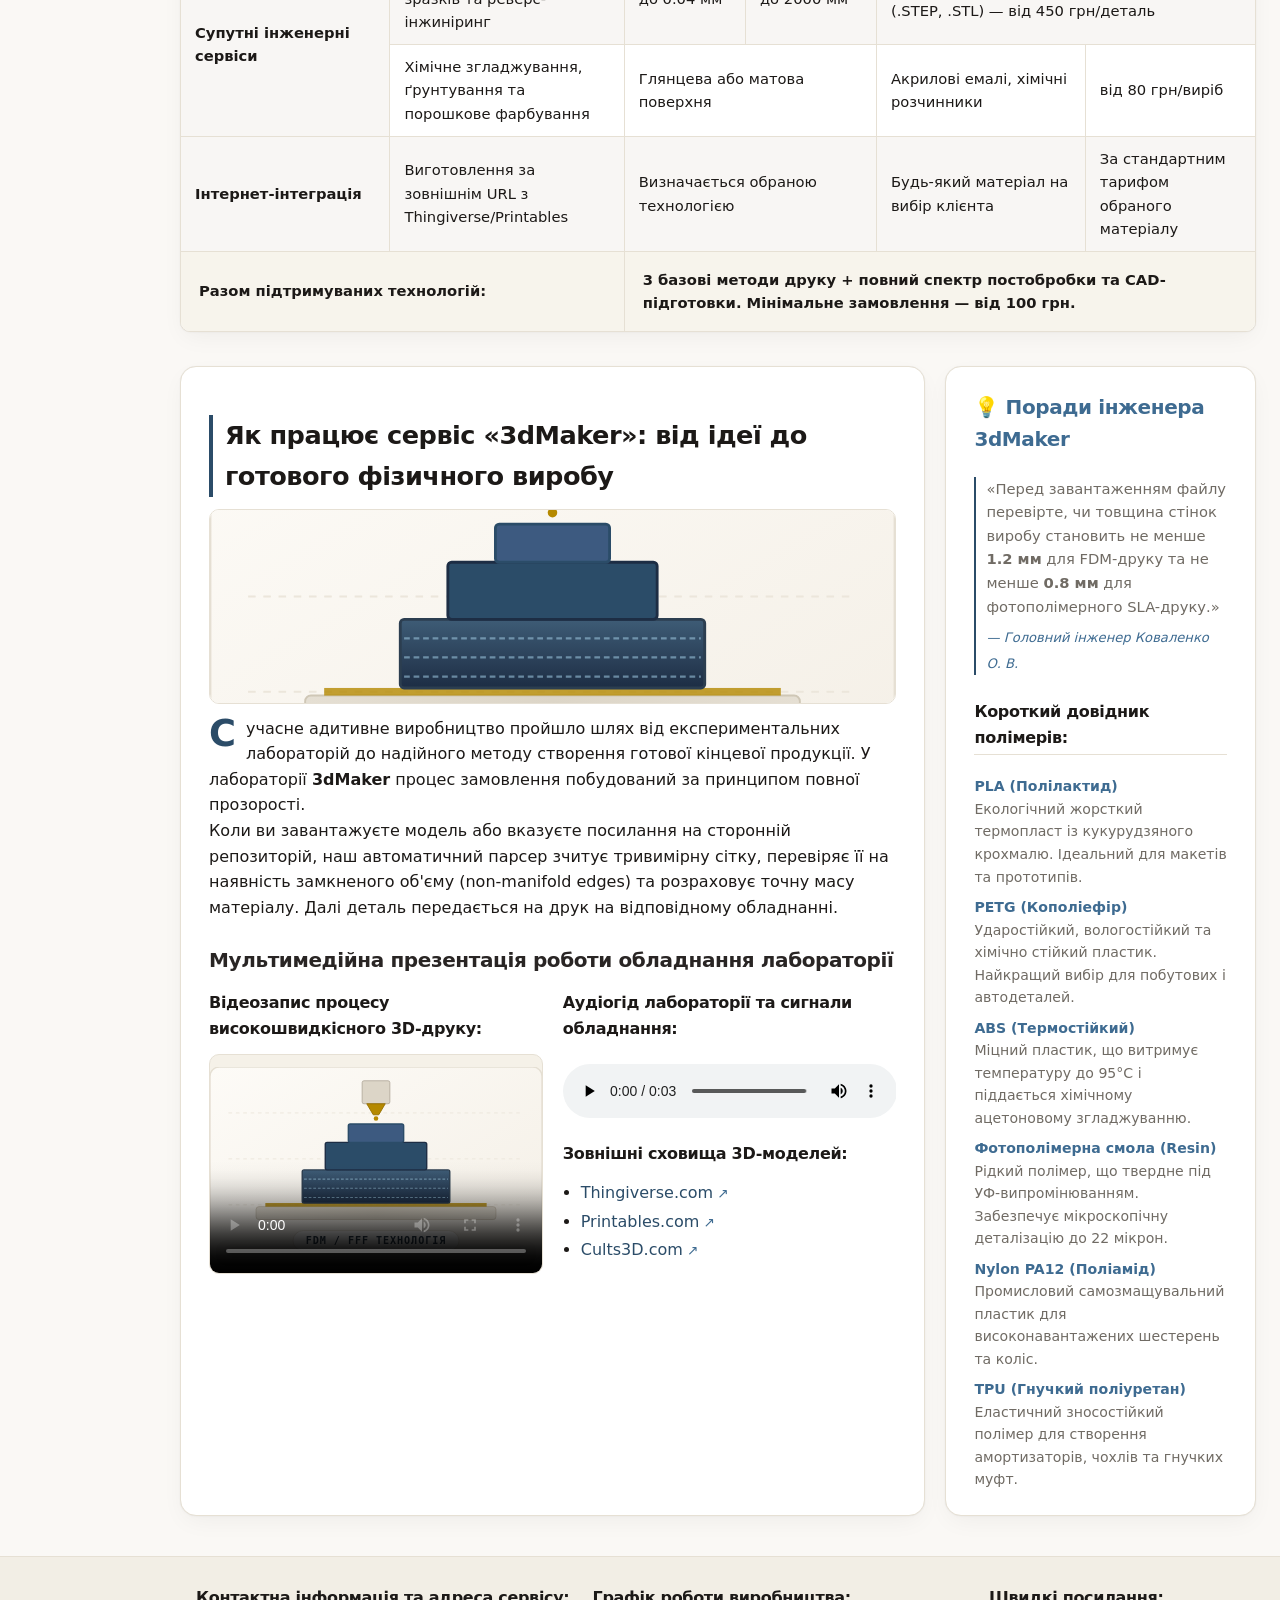
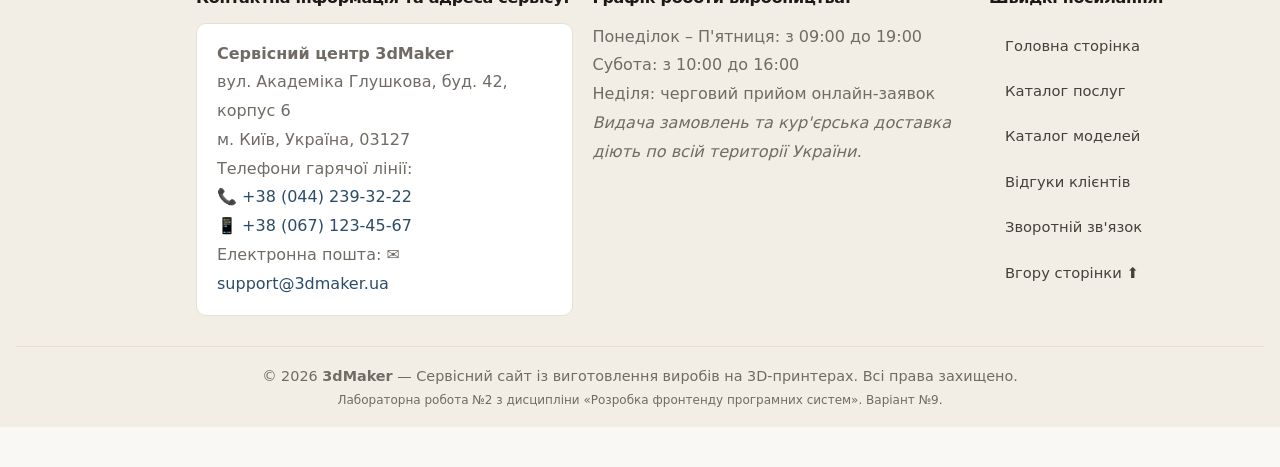
==== commit 87384223: "bug fix" ====
--- a/index.html
+++ b/index.html
@@ -1,611 +1,881 @@
-<!DOCTYPE html>
+<!doctype html>
 <html lang="uk">
-<head>
-    <meta charset="UTF-8">
-    <meta name="viewport" content="width=device-width, initial-scale=1.0">
-    <meta name="description" content="3dMaker - сучасний сервісний сайт із виготовлення виробів на 3D-принтерах, завантаження 3D-моделей (STL, OBJ) та прямого друку за посиланням з онлайн-каталогів.">
-    <meta name="keywords" content="3D друк, виготовлення виробів, 3dMaker, FDM, SLA, SLS, 3D моделі, Thingiverse, Printables, замовити 3D друк">
-    <meta name="author" content="3dMaker Studio">
-    <title>3dMaker — Сервісний сайт із виготовлення виробів та 3D-друку</title>
-
-    <link rel="stylesheet" href="css/normalize.css">
-    <link rel="stylesheet" href="css/style.css">
-    <link rel="stylesheet" href="css/animations.css">
-    <script src="js/lab4.js" defer></script>
-
-    <style>
-        .hero-banner {
-            position: relative;
-            padding: 24px 28px;
-            background: #ffffff;
-            border: 1px solid var(--color-border);
-            border-radius: var(--radius-lg);
-            box-shadow: var(--shadow-hi-tech);
-            overflow: hidden;
-        }
-
-        .hero-badge {
-            display: inline-flex;
-            align-items: center;
-            gap: 6px;
-            background-color: var(--color-badge-bg);
-            color: #855f00;
-            font-family: var(--font-tech);
-            font-size: 0.85rem;
-            font-weight: 700;
-            padding: 5px 12px;
-            border-radius: 20px;
-            border: 1px solid rgba(181, 137, 0, 0.25);
-            margin-bottom: 16px;
-            letter-spacing: 0.05em;
-        }
-
-        a[target="_blank"]::after {
-            content: " ↗";
-            font-size: 0.85em;
-            color: var(--color-primary-light);
-        }
-
-        .article-intro::first-letter {
-            font-size: 2.3rem;
-            font-weight: bold;
-            color: var(--color-primary);
-            float: left;
-            margin-right: 10px;
-            line-height: 1;
-        }
-
-        .order-card-table {
-            border: none;
-            background: #faf8f4;
-            border-radius: var(--radius-md);
-            border: 1px solid var(--color-border);
-        }
-
-        .order-card-table td {
-            padding: 16px 20px;
-            border-color: var(--color-border);
-        }
-
-        .custom-input {
-            width: 100%;
-            max-width: 480px;
-            padding: 10px 14px;
-            background: #ffffff;
-            border: 1px solid var(--color-border);
-            border-radius: 6px;
-            color: var(--color-text-main);
-            font-size: 0.95rem;
-            transition: border-color 0.25s, box-shadow 0.25s;
-        }
-
-        .custom-input:focus {
-            outline: none;
-            border-color: var(--color-primary);
-            box-shadow: 0 0 0 3px rgba(43, 76, 104, 0.1);
-        }
-    </style>
-</head>
-<body class="has-absolute-header has-floating-subnav">
-
-    <header id="site-header" class="header-absolute">
-        <table border="0" cellpadding="0" cellspacing="0">
-            <tr>
-                <td width="28%" align="left">
-                    <a href="index.html" class="logo-box">
-                        <img src="assets/images/logo.svg" alt="3dMaker - Сервіс 3D-друку та виготовлення виробів" width="220" height="55">
-                    </a>
-                </td>
-                <td width="48%" align="center">
-                    <nav id="site-main-nav" class="nav-horizontal-top" aria-label="Головне меню сайту">
-                        <div class="nav-vertical-header">
-                            <span class="nav-vertical-badge">⚡ МЕНЮ САЙТУ</span>
-                            <button type="button" id="mobile-nav-close" class="nav-close-btn" aria-label="Закрити меню">✕</button>
-                        </div>
-                        <ul class="nav-menu-list">
-                            <li><a href="index.html" class="nav-link is-current"><span class="nav-link-icon">🏠</span><span class="nav-link-text">Головна</span></a></li>
-                            <li><a href="services.html" class="nav-link"><span class="nav-link-icon">🖨️</span><span class="nav-link-text">Каталог сервісів</span></a></li>
-                            <li><a href="models-catalog.html" class="nav-link"><span class="nav-link-icon">📂</span><span class="nav-link-text">Каталог 3D-моделей</span></a></li>
-                            <li><a href="reviews.html" class="nav-link"><span class="nav-link-icon">⭐</span><span class="nav-link-text">Відгуки про сервіси</span></a></li>
-                            <li><a href="feedback.html" class="nav-link"><span class="nav-link-icon">✉️</span><span class="nav-link-text">Зворотній зв’язок</span></a></li>
-                        </ul>
-                        <div class="nav-vertical-footer">
-                            <a href="cabinet.html" class="nav-footer-btn nav-footer-btn-primary">Особистий кабінет</a>
-                            <a href="register.html" class="nav-footer-btn nav-footer-btn-secondary">Зареєструватись</a>
-                        </div>
-                    </nav>
-                </td>
-                <td width="24%" align="right">
-                    <a href="cabinet.html" class="header-desktop-btn">
-                        <button type="button" class="pulse-glow">Особистий кабінет</button>
-                    </a>
-                    &nbsp;
-                    <a href="register.html" class="header-desktop-btn">
-                        <button type="button" class="btn-secondary">Зареєструватись</button>
-                    </a>
-                    <button type="button" id="mobile-nav-toggle" class="mobile-nav-toggle" aria-label="Відкрити меню навігації" aria-expanded="false">
-                        <span class="mobile-nav-toggle-icon">☰</span>
-                        <span class="mobile-nav-toggle-text">МЕНЮ</span>
-                    </button>
-                </td>
-            </tr>
-        </table>
-    </header>
-
-    <div id="mobile-nav-backdrop" class="mobile-nav-backdrop" aria-hidden="true"></div>
-
-    <nav class="floating-left-subnav sticky-subnav" id="vertical-quick-nav" aria-label="Швидкий перехід по розділах">
-        <div class="subnav-dock-header">
-            <span class="subnav-dock-badge">⚡ РОЗДІЛИ</span>
-        </div>
-        <ul class="subnav-dock-list">
-            <li><a href="#hero" class="subnav-link active"><span class="subnav-dot"></span><span class="subnav-label">Вступ</span></a></li>
-            <li><a href="#about-mission" class="subnav-link"><span class="subnav-dot"></span><span class="subnav-label">Мета</span></a></li>
-            <li><a href="#quick-order" class="subnav-link"><span class="subnav-dot"></span><span class="subnav-label">Замовити</span></a></li>
-            <li><a href="#services-table" class="subnav-link"><span class="subnav-dot"></span><span class="subnav-label">Сервіси</span></a></li>
-            <li><a href="#technology-article" class="subnav-link"><span class="subnav-dot"></span><span class="subnav-label">Технології</span></a></li>
-            <li><a href="#media-section" class="subnav-link"><span class="subnav-dot"></span><span class="subnav-label">Медіа</span></a></li>
-            <li><a href="#contacts" class="subnav-link"><span class="subnav-dot"></span><span class="subnav-label">Контакти</span></a></li>
-        </ul>
-    </nav>
-
-    <section id="hero" class="hero-container">
-        <div class="hero-grid">
-            <div id="brand-floating-canvas" class="brand-floating-canvas" aria-hidden="true"></div>
-            <div class="hero-text-col">
-                <div class="hero-brand-header">
-                    <img src="assets/images/logo.svg" alt="3dMaker Логотип" class="hero-brand-logo" width="190" height="48">
-                </div>
-                <span class="hero-badge">⚡ HI-TECH АДИКТИВНЕ ВИРОБНИЦТВО</span>
-                <h1 id="hero-brand-title">Сервісний центр 3D-друку та швидкого виготовлення виробів «3dMaker»</h1>
-                <p class="hero-description">
-                    Вітаємо на інноваційній платформі цифрового виробництва! У нас ви можете замовити виготовлення
-                    будь-яких деталей, інженерних вузлів, прототипів, мініатюр та корпусів. Просто завантажте власний файл
-                    3D-моделі або <strong>вкажіть посилання</strong> на деталь з відкритих онлайн-бібліотек.
-                </p>
-
-                <p class="styled-sentence">
-                    <span>Сервісна лабораторія <b>3dMaker</b> гарантує <i>високоточне</i> та <em>оперативне</em> виготовлення виробів на 3D-принтерах за <u>найкращими галузевими стандартами</u>.</span>
-                </p>
-
-                <div class="hero-actions">
-                    <a href="#quick-order">
-                        <button type="button" class="pulse-glow">Замовити 3D-друк 🚀</button>
-                    </a>
-                    &nbsp;
-                    <a href="models-catalog.html">
-                        <button type="button" class="btn-secondary">Каталог 3D-моделей 📂</button>
-                    </a>
-                </div>
-            </div>
-
-            <div class="hero-visual-col">
-                <div class="hero-card-visual">
-                    <img src="assets/images/hero-printer.svg" alt="3D-принтер лабораторії 3dMaker" class="photo-interactive hero-svg-img" tabindex="0">
-                    <div class="hero-visual-badges">
-                        <div class="hero-mini-badge">✨ Точність від 0.02 мм</div>
-                        <div class="hero-mini-badge">⚡ FDM • SLA • SLS</div>
-                        <div class="hero-mini-badge">🔗 Thingiverse & Printables</div>
-                    </div>
-                </div>
-            </div>
-        </div>
-    </section>
-
-    <main class="page-grid-layout">
-
-            <section id="about-mission" class="mission-block-v9">
-            <h2>Мета створення сервісного сайту</h2>
-            <p style="margin-top: 8px;">
-                Головною метою створення сервісного сайту <strong>«3dMaker»</strong> є забезпечення максимальної доступності
-                технологій швидкого адитивного виробництва для приватних замовників, інженерів, студентів, стартапів та виробничих підприємств.
-                Сервіс покликаний усунути бар'єри між цифровим 3D-проектом та фізичним виробом завдяки автоматизованому розрахунку вартості,
-                підтримці широкого спектра конструкційних полімерів та зручній інтеграції зі світовими сховищами тривимірних моделей.
-            </p>
-
-            <h3 style="margin-top: 24px; color: var(--color-text-main);">Завдання для досягнення поставленої мети:</h3>
-            <ol type="I" class="mission-tasks">
-                <li>
-                    <strong>Організація безперебійного сервісу адитивного виробництва:</strong> впровадження сучасного парку
-                    3D-принтерів технологій FDM, SLA та SLS для якісного виготовлення виробів будь-якої складності та габаритів.
-                </li>
-                <li>
-                    <strong>Інтеграція з глобальними базами 3D-моделей:</strong> надання замовникам можливості передавати замовлення
-                    не лише локальним файлом, але й прямим веб-посиланням на сторонні платформи (такі як
-                    <a href="https://www.thingiverse.com/" target="_blank" title="Відкрити Thingiverse у новій вкладці">Thingiverse</a> та
-                    <a href="https://www.printables.com/" target="_blank" title="Відкрити Printables у новій вкладці">Printables</a>)
-                    із подальшим автоматичним витягуванням геометричних параметрів моделі.
-                </li>
-                <li>
-                    <strong>Створення відкритого каталогу та спільноти мейкерів:</strong> забезпечення персонального кабінету,
-                    де кожен користувач може зберігати історію власних моделей та за бажанням ділитися ними з усіма відвідувачами сайту в загальному каталозі.
-                </li>
-                <li>
-                    <strong>Контроль якості та постобробка:</strong> виконання повного виробничого циклу — від базового друку до
-                    хімічного згладжування, шліфування, фарбування, нарізання різьби та запресовування металевих втулок.
-                </li>
-                <li>
-                    <strong>Консультаційна підтримка та реверс-інжиніринг:</strong> допомога клієнтам у доопрацюванні креслень, оптимізації
-                    моделей під 3D-друк та скануванні фізично зношених деталей для створення точних цифрових копій.
-                </li>
-            </ol>
-        </section>
-
-        <section id="quick-order" class="hero-banner">
-            <h2>Швидкий прорахунок та замовлення 3D-друку</h2>
-            <p style="color: var(--color-text-muted); margin-bottom: 20px;">
-                Ви можете прямо зараз надіслати нам модель на прорахунок. Оберіть зручний для вас варіант: завантажити власний файл
-                або надати посилання на зовнішній каталог моделей.
-            </p>
-
-            <form action="cabinet.html" method="get">
-                <table class="order-card-table" cellpadding="10" cellspacing="0" width="100%">
-                    <thead>
-                        <tr>
-                            <th colspan="2" align="left" style="background: #f5f1e8; color: var(--color-text-main); border-bottom: 1px solid var(--color-border); border-radius: 8px 8px 0 0;">
-                                🚀 ПАРАМЕТРИ ВІДПРАВКИ 3D-МОДЕЛІ
-                            </th>
-                        </tr>
-                    </thead>
-                    <tbody>
-                        <tr>
-                            <td width="35%">
-                                <label for="upload-choice-file"><strong>Спосіб 1:</strong> Завантажити файл моделі</label>
-                            </td>
-                            <td>
-                                <input type="file" id="upload-choice-file" name="model_file" accept=".stl,.obj,.3mf,.step" style="padding: 6px; color: var(--color-text-muted);">
-                                <br>
-                                <small style="color: var(--color-text-muted);">(Підтримувані формати: .STL, .OBJ, .3MF, .STEP до 100 МБ)</small>
-                            </td>
-                        </tr>
-                        <tr>
-                            <td>
-                                <label for="upload-choice-url"><strong>Спосіб 2:</strong> Вказати посилання на модель</label>
-                            </td>
-                            <td>
-                                <input type="url" id="upload-choice-url" name="model_url" class="custom-input" placeholder="https://www.thingiverse.com/thing:12345 або Printables URL">
-                                <br>
-                                <small style="color: var(--color-text-muted); margin-top: 4px; display: inline-block;">
-                                    <em>Сервіс автоматично стягне 3D-файли за лінком! Ресурси:
-                                        <a href="https://www.thingiverse.com/" target="_blank">Thingiverse</a>,
-                                        <a href="https://www.printables.com/" target="_blank">Printables</a>,
-                                        <a href="https://cults3d.com/" target="_blank">Cults3D</a>.
-                                    </em>
-                                </small>
-                            </td>
-                        </tr>
-                        <tr>
-                            <td>
-                                <label for="print-tech">Оберіть технологію друку:</label>
-                            </td>
-                            <td>
-                                <select id="print-tech" name="technology" class="custom-input" style="max-width: 320px;">
-                                    <option value="fdm" selected>FDM (Пластикова нитка: PLA, PETG, ABS, Nylon)</option>
-                                    <option value="sla">SLA (Фотополімерна рідка смола високої деталізації)</option>
-                                    <option value="sls">SLS (Порошковий поліамід, промислова міцність)</option>
-                                </select>
-                            </td>
-                        </tr>
-                        <tr>
-                            <td>
-                                <strong>Опції моделі:</strong>
-                            </td>
-                            <td>
-                                <div style="display: flex; flex-direction: column; gap: 8px;">
-                                    <div>
-                                        <input type="checkbox" id="save-in-cabinet" name="save_cabinet" checked style="accent-color: var(--color-primary); cursor: pointer;">
-                                        <label for="save-in-cabinet" style="cursor: pointer;">Зберегти цю деталь у моєму особистому кабінеті</label>
-                                    </div>
-                                    <div>
-                                        <input type="checkbox" id="share-publicly" name="share_public" style="accent-color: var(--color-primary); cursor: pointer;">
-                                        <label for="share-publicly" style="cursor: pointer;">Поділитися моделлю у відкритому каталозі спільноти 3dMaker</label>
-                                    </div>
-                                </div>
-                            </td>
-                        </tr>
-                    </tbody>
-                    <tfoot>
-                        <tr>
-                            <td colspan="2" align="left" style="background: #f5f1e8; color: var(--color-text-main); border-top: 1px solid var(--color-border); border-radius: 0 0 8px 8px;">
-                                <button type="submit" class="pulse-glow" style="padding: 11px 24px; font-size: 0.95rem;">
-                                    Перейти до оформлення у кабінеті 🚀
-                                </button>
-                                &nbsp;&nbsp;
-                                <button type="reset" class="btn-secondary">Скинути форму</button>
-                            </td>
-                        </tr>
-                    </tfoot>
-                </table>
-            </form>
-        </section>
-
-        <section id="services-table">
-            <h2>Порівняльна характеристика типів виробничих сервісів та технологій 3D-друку</h2>
-            <p>
-                У наведеній нижче таблиці подано детальні технічні відомості про типи послуг виготовлення виробів,
-                матеріали, що використовуються, їхні експлуатаційні властивості та базову вартість.
-            </p>
-
-            <div class="services-table-wrapper">
-                <table border="0" cellpadding="10" cellspacing="0" width="100%">
-                    <caption>
-                        <strong>Таблиця 1.</strong> Зведена класифікація сервісів 3D-друку та виготовлення виробів лабораторії «3dMaker»
-                    </caption>
-
-                    <thead>
-                        <tr>
-                            <th rowspan="2">Категорія сервісу</th>
-                            <th rowspan="2">Назва технології / послуги</th>
-                            <th colspan="2">Технічні параметри</th>
-                            <th rowspan="2">Матеріали виконання</th>
-                            <th rowspan="2">Орієнтовна вартість (грн / см³)</th>
-                        </tr>
-                        <tr>
-                            <th>Точність шару</th>
-                            <th>Макс. габарити (мм)</th>
-                        </tr>
-                    </thead>
-
-                    <tbody>
-                        <tr>
-                            <td rowspan="2" align="center">
-                                <strong>Адитивне пошарове виготовлення (FDM)</strong>
-                            </td>
-                            <td>Друк стандартними термопластами (PLA, CoPET)</td>
-                            <td>0.12 – 0.28 мм</td>
-                            <td>300 × 300 × 400</td>
-                            <td>Біорозкладний PLA, міцний PETG</td>
-                            <td>від 2.50 грн</td>
-                        </tr>
-
-                        <tr>
-                            <td>Друк інженерними полімерами підвищеної термостійкості</td>
-                            <td>0.10 – 0.20 мм</td>
-                            <td>250 × 250 × 300</td>
-                            <td>ABS, Поліамід (Nylon), Карбон-композит</td>
-                            <td>від 4.20 грн</td>
-                        </tr>
-
-                        <tr>
-                            <td rowspan="2" align="center">
-                                <strong>Фотополімерна стереолітографія (SLA / MSLA)</strong>
-                            </td>
-                            <td>Високоточний художній та ювелірний друк</td>
-                            <td>0.02 – 0.05 мм</td>
-                            <td>192 × 120 × 200</td>
-                            <td>Стандартна смола, випалювана фотополімерна смола</td>
-                            <td>від 6.00 грн</td>
-                        </tr>
-
-                        <tr>
-                            <td>Друк функціональними міцними смолами (Tough / Dental)</td>
-                            <td>0.03 – 0.05 мм</td>
-                            <td>218 × 123 × 250</td>
-                            <td>ABS-like фотополімер, гнучка гумоподібна смола</td>
-                            <td>від 8.50 грн</td>
-                        </tr>
-
-                        <tr>
-                            <td align="center">
-                                <strong>Селективне лазерне спікання (SLS)</strong>
-                            </td>
-                            <td>Дрібносерійне промислове спікання без підтримкових структур</td>
-                            <td>0.08 – 0.12 мм</td>
-                            <td>380 × 380 × 580</td>
-                            <td>Дрібнодисперсний поліамід PA12 (Nylon)</td>
-                            <td>від 12.00 грн</td>
-                        </tr>
-
-                        <tr>
-                            <td rowspan="2" align="center">
-                                <strong>Супутні інженерні сервіси</strong>
-                            </td>
-                            <td>3D-сканування фізичних зразків та реверс-інжиніринг</td>
-                            <td>до 0.04 мм</td>
-                            <td>до 2000 мм</td>
-                            <td colspan="2" align="center">
-                                Формування твердотільної CAD-моделі (.STEP, .STL) — від 450 грн/деталь
-                            </td>
-                        </tr>
-
-                        <tr>
-                            <td>Хімічне згладжування, ґрунтування та порошкове фарбування</td>
-                            <td colspan="2" align="center">Глянцева або матова поверхня</td>
-                            <td>Акрилові емалі, хімічні розчинники</td>
-                            <td>від 80 грн/виріб</td>
-                        </tr>
-
-                        <tr>
-                            <td align="center">
-                                <strong>Інтернет-інтеграція</strong>
-                            </td>
-                            <td>Виготовлення за зовнішнім URL з Thingiverse/Printables</td>
-                            <td colspan="2" align="center">Визначається обраною технологією</td>
-                            <td>Будь-який матеріал на вибір клієнта</td>
-                            <td>За стандартним тарифом обраного матеріалу</td>
-                        </tr>
-                    </tbody>
-
-                    <tfoot>
-                        <tr>
-                            <th colspan="2" align="left">
-                                Разом підтримуваних технологій:
-                            </th>
-                            <td colspan="4">
-                                <strong>3 базові методи друку + повний спектр постобробки та CAD-підготовки</strong>. Мінімальне замовлення — від 100 грн.
-                            </td>
-                        </tr>
-                    </tfoot>
-                </table>
-            </div>
-        </section>
-
-        <div class="main-sidebar-grid">
-
-            <article id="technology-article" class="hero-banner">
-                <h2>Як працює сервіс «3dMaker»: від ідеї до готового фізичного виробу</h2>
-                <div class="clearfix">
-                    <img src="assets/images/fdm.svg" alt="Процес пошарового наплавлення матеріалу на 3D-принтері" width="280" class="float-left-img photo-interactive" tabindex="0">
-                    <p class="article-intro">
-                        Сучасне адитивне виробництво пройшло шлях від експериментальних лабораторій до надійного методу створення готової кінцевої продукції.
-                        У лабораторії <strong>3dMaker</strong> процес замовлення побудований за принципом повної прозорості.
-                    </p>
-                    <p>
-                        Коли ви завантажуєте модель або вказуєте посилання на сторонній репозиторій, наш автоматичний парсер зчитує
-                        тривимірну сітку, перевіряє її на наявність замкненого об'єму (non-manifold edges) та розраховує точну масу матеріалу.
-                        Далі деталь передається на друк на відповідному обладнанні.
-                    </p>
-                </div>
-
-                <section id="media-section" style="margin-top: 24px;">
-                    <h3>Мультимедійна презентація роботи обладнання лабораторії</h3>
-
-                    <div style="display: grid; grid-template-columns: 1fr 1fr; gap: 20px; margin-top: 14px;">
-                        <div>
-                            <h4>Відеозапис процесу високошвидкісного 3D-друку:</h4>
-                            <video width="100%" height="220" controls poster="assets/images/fdm.svg" style="border-radius: var(--radius-md); border: 1px solid var(--color-border); background: #f5f1e8;">
-                                <source src="assets/media/printer-demo.mp4" type="video/mp4">
-                                <p>Ваш браузер не підтримує відтворення HTML5-відео.</p>
-                            </video>
-                        </div>
-                        <div>
-                            <h4>Аудіогід лабораторії та сигнали обладнання:</h4>
-                            <audio controls style="width: 100%; margin-top: 10px;">
-                                <source src="assets/media/audio-presentation.wav" type="audio/wav">
-                                <p>Ваш браузер не підтримує елемент <code>audio</code>.</p>
-                            </audio>
-                            <h4 style="margin-top: 16px;">Зовнішні сховища 3D-моделей:</h4>
-                            <ul style="margin-left: 18px; line-height: 1.8;">
-                                <li><a href="https://www.thingiverse.com/" target="_blank" rel="noopener noreferrer">Thingiverse.com</a></li>
-                                <li><a href="https://www.printables.com/" target="_blank" rel="noopener noreferrer">Printables.com</a></li>
-                                <li><a href="https://cults3d.com/" target="_blank" rel="noopener noreferrer">Cults3D.com</a></li>
-                            </ul>
-                        </div>
-                    </div>
-                </section>
-            </article>
-
-            <aside id="useful-tips" class="scrollable-content-box">
-                <h3 style="color: var(--color-primary-light);">💡 Поради інженера 3dMaker</h3>
-                <blockquote style="margin: 10px 0; border-left: 2px solid var(--color-primary); padding-left: 10px;">
-                    <p style="font-size: 0.92rem; color: var(--color-text-muted); margin-bottom: 6px;">
-                        «Перед завантаженням файлу перевірте, чи товщина стінок виробу становить не менше <strong>1.2 мм</strong> для FDM-друку
-                        та не менше <strong>0.8 мм</strong> для фотополімерного SLA-друку.»
-                    </p>
-                    <cite style="color: var(--color-primary-light); font-size: 0.82rem;">— Головний інженер Коваленко О. В.</cite>
-                </blockquote>
-
-                <h4 style="margin-top: 14px; border-bottom: 1px solid var(--color-border); padding-bottom: 4px;">Короткий довідник полімерів:</h4>
-                <dl style="font-size: 0.88rem;">
-                    <dt style="color: var(--color-primary-light); margin-top: 8px;"><strong>PLA (Полілактид)</strong></dt>
-                    <dd style="color: var(--color-text-muted);">Екологічний жорсткий термопласт із кукурудзяного крохмалю. Ідеальний для макетів та прототипів.</dd>
-
-                    <dt style="color: var(--color-primary-light); margin-top: 8px;"><strong>PETG (Кополіефір)</strong></dt>
-                    <dd style="color: var(--color-text-muted);">Ударостійкий, вологостійкий та хімічно стійкий пластик. Найкращий вибір для побутових і автодеталей.</dd>
-
-                    <dt style="color: var(--color-primary-light); margin-top: 8px;"><strong>ABS (Термостійкий)</strong></dt>
-                    <dd style="color: var(--color-text-muted);">Міцний пластик, що витримує температуру до 95°C і піддається хімічному ацетоновому згладжуванню.</dd>
-
-                    <dt style="color: var(--color-primary-light); margin-top: 8px;"><strong>Фотополімерна смола (Resin)</strong></dt>
-                    <dd style="color: var(--color-text-muted);">Рідкий полімер, що твердне під УФ-випромінюванням. Забезпечує мікроскопічну деталізацію до 22 мікрон.</dd>
-
-                    <dt style="color: var(--color-primary-light); margin-top: 8px;"><strong>Nylon PA12 (Поліамід)</strong></dt>
-                    <dd style="color: var(--color-text-muted);">Промисловий самозмащувальний пластик для високонавантажених шестерень та коліс.</dd>
-
-                    <dt style="color: var(--color-primary-light); margin-top: 8px;"><strong>TPU (Гнучкий поліуретан)</strong></dt>
-                    <dd style="color: var(--color-text-muted);">Еластичний зносостійкий полімер для створення амортизаторів, чохлів та гнучких муфт.</dd>
-                </dl>
-            </aside>
-
-        </div>
-
-    </main>
-
-    <footer id="contacts">
-        <div class="page-grid-layout" style="grid-template-columns: 1.5fr 1.5fr 1fr; gap: 20px;">
-            <div>
-                <h4>Контактна інформація та адреса сервісу:</h4>
-                <div class="contacts-v9" title="Наведіть курсор та затримайте на 2 секунди для збільшення шрифту">
-                    <address>
-                        <strong>Сервісний центр 3dMaker</strong><br>
-                        вул. Академіка Глушкова, буд. 42, корпус 6<br>
-                        м. Київ, Україна, 03127<br>
-                        Телефони гарячої лінії: <br>
-                        📞 <a href="tel:+380442393222">+38 (044) 239-32-22</a><br>
-                        📱 <a href="tel:+380671234567">+38 (067) 123-45-67</a><br>
-                        Електронна пошта: ✉️ <a href="mailto:support@3dmaker.ua">support@3dmaker.ua</a>
-                    </address>
-                </div>
-            </div>
-
-            <div>
-                <h4>Графік роботи виробництва:</h4>
-                <p style="color: var(--color-text-muted); line-height: 1.8;">
-                    Понеділок – П'ятниця: з 09:00 до 19:00<br>
-                    Субота: з 10:00 до 16:00<br>
-                    Неділя: черговий прийом онлайн-заявок<br>
-                    <em>Видача замовлень та кур'єрська доставка діють по всій території України.</em>
-                </p>
-            </div>
-
-            <div>
-                <h4>Швидкі посилання:</h4>
-                <ul style="list-style: none; line-height: 2;">
-                    <li><a href="index.html" class="nav-link">Головна сторінка</a></li>
-                    <li><a href="services.html" class="nav-link">Каталог послуг</a></li>
-                    <li><a href="models-catalog.html" class="nav-link">Каталог моделей</a></li>
-                    <li><a href="reviews.html" class="nav-link">Відгуки клієнтів</a></li>
-                    <li><a href="feedback.html" class="nav-link">Зворотній зв'язок</a></li>
-                    <li><a href="#site-header" class="nav-link">Вгору сторінки ⬆️</a></li>
-                </ul>
-            </div>
-        </div>
-
-        <div style="text-align: center; margin-top: 30px; border-top: 1px solid var(--color-border); padding-top: 18px;">
-            <p style="color: var(--color-text-muted); font-size: 0.9rem;">
-                &copy; 2026 <strong>3dMaker</strong> — Сервісний сайт із виготовлення виробів на 3D-принтерах. Всі права захищено.
-                <br>
-                <small>Лабораторна робота №2 з дисципліни «Розробка фронтенду програмних систем». Варіант №9.</small>
-            </p>
-        </div>
-    </footer>
-
-    <script>
-        document.addEventListener('DOMContentLoaded', function () {
-            var links = document.querySelectorAll('.subnav-link');
-            var sections = [];
-            for (var i = 0; i < links.length; i++) {
-                var hash = links[i].getAttribute('href');
-                if (hash && hash.charAt(0) === '#') {
-                    var target = document.querySelector(hash);
-                    if (target) {
-                        sections.push({ el: target, link: links[i] });
-                    }
-                }
-            }
-            function onScroll() {
-                var scrollPos = window.scrollY + 140;
-                var current = sections[0];
-                for (var j = 0; j < sections.length; j++) {
-                    var top = sections[j].el.getBoundingClientRect().top + window.scrollY;
-                    if (scrollPos >= top) {
-                        current = sections[j];
-                    }
-                }
-                if ((window.innerHeight + window.scrollY) >= (document.documentElement.scrollHeight - 50)) {
-                    current = sections[sections.length - 1];
-                }
-                for (var k = 0; k < links.length; k++) {
-                    links[k].classList.remove('active');
-                }
-                if (current && current.link) {
-                    current.link.classList.add('active');
-                }
-            }
-            window.addEventListener('scroll', onScroll, { passive: true });
-            window.addEventListener('resize', onScroll);
-            onScroll();
-        });
-    </script>
-</body>
+	<head>
+		<meta charset="UTF-8" />
+		<meta name="viewport" content="width=device-width, initial-scale=1.0" />
+		<meta
+			name="description"
+			content="3dMaker - сучасний сервісний сайт із виготовлення виробів на 3D-принтерах, завантаження 3D-моделей (STL, OBJ) та прямого друку за посиланням з онлайн-каталогів."
+		/>
+		<meta
+			name="keywords"
+			content="3D друк, виготовлення виробів, 3dMaker, FDM, SLA, SLS, 3D моделі, Thingiverse, Printables, замовити 3D друк"
+		/>
+		<meta name="author" content="3dMaker Studio" />
+		<title>3dMaker — Сервісний сайт із виготовлення виробів та 3D-друку</title>
+
+		<link rel="stylesheet" href="css/style.css" />
+		<link rel="stylesheet" href="css/animations.css" />
+		<script src="js/lab4.js" defer></script>
+
+		<style>
+			.hero-banner {
+				position: relative;
+				padding: 24px 28px;
+				background: #ffffff;
+				border: 1px solid var(--color-border);
+				border-radius: var(--radius-lg);
+				box-shadow: var(--shadow-hi-tech);
+				overflow: hidden;
+			}
+
+			.hero-badge {
+				display: inline-flex;
+				align-items: center;
+				gap: 6px;
+				background-color: var(--color-badge-bg);
+				color: #855f00;
+				font-family: var(--font-tech);
+				font-size: 0.85rem;
+				font-weight: 700;
+				padding: 5px 12px;
+				border-radius: 20px;
+				border: 1px solid rgba(181, 137, 0, 0.25);
+				margin-bottom: 16px;
+				letter-spacing: 0.05em;
+			}
+
+			a[target='_blank']::after {
+				content: ' ↗';
+				font-size: 0.85em;
+				color: var(--color-primary-light);
+			}
+
+			.article-intro::first-letter {
+				font-size: 2.3rem;
+				font-weight: bold;
+				color: var(--color-primary);
+				float: left;
+				margin-right: 10px;
+				line-height: 1;
+			}
+
+			.order-card-table {
+				border: none;
+				background: #faf8f4;
+				border-radius: var(--radius-md);
+				border: 1px solid var(--color-border);
+			}
+
+			.order-card-table td {
+				padding: 16px 20px;
+				border-color: var(--color-border);
+			}
+
+			.custom-input {
+				width: 100%;
+				max-width: 480px;
+				padding: 10px 14px;
+				background: #ffffff;
+				border: 1px solid var(--color-border);
+				border-radius: 6px;
+				color: var(--color-text-main);
+				font-size: 0.95rem;
+				transition:
+					border-color 0.25s,
+					box-shadow 0.25s;
+			}
+
+			.custom-input:focus {
+				outline: none;
+				border-color: var(--color-primary);
+				box-shadow: 0 0 0 3px rgba(43, 76, 104, 0.1);
+			}
+		</style>
+	</head>
+	<body class="has-absolute-header has-floating-subnav">
+		<header id="site-header" class="header-absolute">
+			<table border="0" cellpadding="0" cellspacing="0">
+				<tr>
+					<td width="28%" align="left">
+						<a href="index.html" class="logo-box">
+							<img
+								src="assets/images/logo.svg"
+								alt="3dMaker - Сервіс 3D-друку та виготовлення виробів"
+								width="220"
+								height="55"
+							/>
+						</a>
+					</td>
+					<td width="48%" align="center">
+						<nav id="site-main-nav" class="nav-horizontal-top" aria-label="Головне меню сайту">
+							<div class="nav-vertical-header">
+								<span class="nav-vertical-badge">⚡ МЕНЮ САЙТУ</span>
+								<button
+									type="button"
+									id="mobile-nav-close"
+									class="nav-close-btn"
+									aria-label="Закрити меню"
+								>
+									✕
+								</button>
+							</div>
+							<ul class="nav-menu-list">
+								<li>
+									<a href="index.html" class="nav-link is-current"
+										><span class="nav-link-icon">🏠</span
+										><span class="nav-link-text">Головна</span></a
+									>
+								</li>
+								<li>
+									<a href="services.html" class="nav-link"
+										><span class="nav-link-icon">🖨️</span
+										><span class="nav-link-text">Каталог сервісів</span></a
+									>
+								</li>
+								<li>
+									<a href="models-catalog.html" class="nav-link"
+										><span class="nav-link-icon">📂</span
+										><span class="nav-link-text">Каталог 3D-моделей</span></a
+									>
+								</li>
+								<li>
+									<a href="reviews.html" class="nav-link"
+										><span class="nav-link-icon">⭐</span
+										><span class="nav-link-text">Відгуки про сервіси</span></a
+									>
+								</li>
+								<li>
+									<a href="feedback.html" class="nav-link"
+										><span class="nav-link-icon">✉️</span
+										><span class="nav-link-text">Зворотній зв’язок</span></a
+									>
+								</li>
+							</ul>
+							<div class="nav-vertical-footer">
+								<a href="cabinet.html" class="nav-footer-btn nav-footer-btn-primary"
+									>Особистий кабінет</a
+								>
+								<a href="register.html" class="nav-footer-btn nav-footer-btn-secondary"
+									>Зареєструватись</a
+								>
+							</div>
+						</nav>
+					</td>
+					<td width="24%" align="right">
+						<a href="cabinet.html" class="header-desktop-btn">
+							<button type="button" class="pulse-glow">Особистий кабінет</button>
+						</a>
+						&nbsp;
+						<a href="register.html" class="header-desktop-btn">
+							<button type="button" class="btn-secondary">Зареєструватись</button>
+						</a>
+						<button
+							type="button"
+							id="mobile-nav-toggle"
+							class="mobile-nav-toggle"
+							aria-label="Відкрити меню навігації"
+							aria-expanded="false"
+						>
+							<span class="mobile-nav-toggle-icon">☰</span>
+							<span class="mobile-nav-toggle-text">МЕНЮ</span>
+						</button>
+					</td>
+				</tr>
+			</table>
+		</header>
+
+		<div id="mobile-nav-backdrop" class="mobile-nav-backdrop" aria-hidden="true"></div>
+
+		<nav
+			class="floating-left-subnav sticky-subnav"
+			id="vertical-quick-nav"
+			aria-label="Швидкий перехід по розділах"
+		>
+			<div class="subnav-dock-header">
+				<span class="subnav-dock-badge">⚡ РОЗДІЛИ</span>
+			</div>
+			<ul class="subnav-dock-list">
+				<li>
+					<a href="#hero" class="subnav-link active"
+						><span class="subnav-dot"></span><span class="subnav-label">Вступ</span></a
+					>
+				</li>
+				<li>
+					<a href="#about-mission" class="subnav-link"
+						><span class="subnav-dot"></span><span class="subnav-label">Мета</span></a
+					>
+				</li>
+				<li>
+					<a href="#quick-order" class="subnav-link"
+						><span class="subnav-dot"></span><span class="subnav-label">Замовити</span></a
+					>
+				</li>
+				<li>
+					<a href="#services-table" class="subnav-link"
+						><span class="subnav-dot"></span><span class="subnav-label">Сервіси</span></a
+					>
+				</li>
+				<li>
+					<a href="#technology-article" class="subnav-link"
+						><span class="subnav-dot"></span><span class="subnav-label">Технології</span></a
+					>
+				</li>
+				<li>
+					<a href="#media-section" class="subnav-link"
+						><span class="subnav-dot"></span><span class="subnav-label">Медіа</span></a
+					>
+				</li>
+				<li>
+					<a href="#contacts" class="subnav-link"
+						><span class="subnav-dot"></span><span class="subnav-label">Контакти</span></a
+					>
+				</li>
+			</ul>
+		</nav>
+
+		<section id="hero" class="hero-container">
+			<div class="hero-grid">
+				<div id="brand-floating-canvas" class="brand-floating-canvas" aria-hidden="true"></div>
+				<div class="hero-text-col">
+					<div class="hero-brand-header">
+						<img
+							src="assets/images/logo.svg"
+							alt="3dMaker Логотип"
+							class="hero-brand-logo"
+							width="190"
+							height="48"
+						/>
+					</div>
+					<span class="hero-badge">⚡ HI-TECH АДИКТИВНЕ ВИРОБНИЦТВО</span>
+					<h1 id="hero-brand-title">
+						Сервісний центр 3D-друку та швидкого виготовлення виробів «3dMaker»
+					</h1>
+					<p class="hero-description">
+						Вітаємо на інноваційній платформі цифрового виробництва! У нас ви можете замовити
+						виготовлення будь-яких деталей, інженерних вузлів, прототипів, мініатюр та корпусів.
+						Просто завантажте власний файл 3D-моделі або <strong>вкажіть посилання</strong> на
+						деталь з відкритих онлайн-бібліотек.
+					</p>
+
+					<p class="styled-sentence">
+						<span
+							>Сервісна лабораторія <b>3dMaker</b> гарантує <i>високоточне</i> та
+							<em>оперативне</em> виготовлення виробів на 3D-принтерах за
+							<u>найкращими галузевими стандартами</u>.</span
+						>
+					</p>
+
+					<div class="hero-actions">
+						<a href="#quick-order">
+							<button type="button" class="pulse-glow">Замовити 3D-друк 🚀</button>
+						</a>
+						&nbsp;
+						<a href="models-catalog.html">
+							<button type="button" class="btn-secondary">Каталог 3D-моделей 📂</button>
+						</a>
+					</div>
+				</div>
+
+				<div class="hero-visual-col">
+					<div class="hero-card-visual">
+						<img
+							src="assets/images/hero-printer.svg"
+							alt="3D-принтер лабораторії 3dMaker"
+							class="photo-interactive hero-svg-img"
+							tabindex="0"
+						/>
+						<div class="hero-visual-badges">
+							<div class="hero-mini-badge">✨ Точність від 0.02 мм</div>
+							<div class="hero-mini-badge">⚡ FDM • SLA • SLS</div>
+							<div class="hero-mini-badge">🔗 Thingiverse & Printables</div>
+						</div>
+					</div>
+				</div>
+			</div>
+		</section>
+
+		<main class="page-grid-layout">
+			<section id="about-mission" class="mission-block-v9">
+				<h2>Мета створення сервісного сайту</h2>
+				<p style="margin-top: 8px">
+					Головною метою створення сервісного сайту <strong>«3dMaker»</strong> є забезпечення
+					максимальної доступності технологій швидкого адитивного виробництва для приватних
+					замовників, інженерів, студентів, стартапів та виробничих підприємств. Сервіс покликаний
+					усунути бар'єри між цифровим 3D-проектом та фізичним виробом завдяки автоматизованому
+					розрахунку вартості, підтримці широкого спектра конструкційних полімерів та зручній
+					інтеграції зі світовими сховищами тривимірних моделей.
+				</p>
+
+				<h3 style="margin-top: 24px; color: var(--color-text-main)">
+					Завдання для досягнення поставленої мети:
+				</h3>
+				<ol type="I" class="mission-tasks">
+					<li>
+						<strong>Організація безперебійного сервісу адитивного виробництва:</strong> впровадження
+						сучасного парку 3D-принтерів технологій FDM, SLA та SLS для якісного виготовлення
+						виробів будь-якої складності та габаритів.
+					</li>
+					<li>
+						<strong>Інтеграція з глобальними базами 3D-моделей:</strong> надання замовникам
+						можливості передавати замовлення не лише локальним файлом, але й прямим веб-посиланням
+						на сторонні платформи (такі як
+						<a
+							href="https://www.thingiverse.com/"
+							target="_blank"
+							title="Відкрити Thingiverse у новій вкладці"
+							>Thingiverse</a
+						>
+						та
+						<a
+							href="https://www.printables.com/"
+							target="_blank"
+							title="Відкрити Printables у новій вкладці"
+							>Printables</a
+						>) із подальшим автоматичним витягуванням геометричних параметрів моделі.
+					</li>
+					<li>
+						<strong>Створення відкритого каталогу та спільноти мейкерів:</strong> забезпечення
+						персонального кабінету, де кожен користувач може зберігати історію власних моделей та за
+						бажанням ділитися ними з усіма відвідувачами сайту в загальному каталозі.
+					</li>
+					<li>
+						<strong>Контроль якості та постобробка:</strong> виконання повного виробничого циклу —
+						від базового друку до хімічного згладжування, шліфування, фарбування, нарізання різьби
+						та запресовування металевих втулок.
+					</li>
+					<li>
+						<strong>Консультаційна підтримка та реверс-інжиніринг:</strong> допомога клієнтам у
+						доопрацюванні креслень, оптимізації моделей під 3D-друк та скануванні фізично зношених
+						деталей для створення точних цифрових копій.
+					</li>
+				</ol>
+			</section>
+
+			<section id="quick-order" class="hero-banner">
+				<h2>Швидкий прорахунок та замовлення 3D-друку</h2>
+				<p style="color: var(--color-text-muted); margin-bottom: 20px">
+					Ви можете прямо зараз надіслати нам модель на прорахунок. Оберіть зручний для вас варіант:
+					завантажити власний файл або надати посилання на зовнішній каталог моделей.
+				</p>
+
+				<form action="cabinet.html" method="get">
+					<table class="order-card-table" cellpadding="10" cellspacing="0" width="100%">
+						<thead>
+							<tr>
+								<th
+									colspan="2"
+									align="left"
+									style="
+										background: #f5f1e8;
+										color: var(--color-text-main);
+										border-bottom: 1px solid var(--color-border);
+										border-radius: 8px 8px 0 0;
+									"
+								>
+									🚀 ПАРАМЕТРИ ВІДПРАВКИ 3D-МОДЕЛІ
+								</th>
+							</tr>
+						</thead>
+						<tbody>
+							<tr>
+								<td width="35%">
+									<label for="upload-choice-file"
+										><strong>Спосіб 1:</strong> Завантажити файл моделі</label
+									>
+								</td>
+								<td>
+									<input
+										type="file"
+										id="upload-choice-file"
+										name="model_file"
+										accept=".stl,.obj,.3mf,.step"
+										style="padding: 6px; color: var(--color-text-muted)"
+									/>
+									<br />
+									<small style="color: var(--color-text-muted)"
+										>(Підтримувані формати: .STL, .OBJ, .3MF, .STEP до 100 МБ)</small
+									>
+								</td>
+							</tr>
+							<tr>
+								<td>
+									<label for="upload-choice-url"
+										><strong>Спосіб 2:</strong> Вказати посилання на модель</label
+									>
+								</td>
+								<td>
+									<input
+										type="url"
+										id="upload-choice-url"
+										name="model_url"
+										class="custom-input"
+										placeholder="https://www.thingiverse.com/thing:12345 або Printables URL"
+									/>
+									<br />
+									<small
+										style="color: var(--color-text-muted); margin-top: 4px; display: inline-block"
+									>
+										<em
+											>Сервіс автоматично стягне 3D-файли за лінком! Ресурси:
+											<a href="https://www.thingiverse.com/" target="_blank">Thingiverse</a>,
+											<a href="https://www.printables.com/" target="_blank">Printables</a>,
+											<a href="https://cults3d.com/" target="_blank">Cults3D</a>.
+										</em>
+									</small>
+								</td>
+							</tr>
+							<tr>
+								<td>
+									<label for="print-tech">Оберіть технологію друку:</label>
+								</td>
+								<td>
+									<select
+										id="print-tech"
+										name="technology"
+										class="custom-input"
+										style="max-width: 320px"
+									>
+										<option value="fdm" selected>
+											FDM (Пластикова нитка: PLA, PETG, ABS, Nylon)
+										</option>
+										<option value="sla">SLA (Фотополімерна рідка смола високої деталізації)</option>
+										<option value="sls">SLS (Порошковий поліамід, промислова міцність)</option>
+									</select>
+								</td>
+							</tr>
+							<tr>
+								<td>
+									<strong>Опції моделі:</strong>
+								</td>
+								<td>
+									<div style="display: flex; flex-direction: column; gap: 8px">
+										<div>
+											<input
+												type="checkbox"
+												id="save-in-cabinet"
+												name="save_cabinet"
+												checked
+												style="accent-color: var(--color-primary); cursor: pointer"
+											/>
+											<label for="save-in-cabinet" style="cursor: pointer"
+												>Зберегти цю деталь у моєму особистому кабінеті</label
+											>
+										</div>
+										<div>
+											<input
+												type="checkbox"
+												id="share-publicly"
+												name="share_public"
+												style="accent-color: var(--color-primary); cursor: pointer"
+											/>
+											<label for="share-publicly" style="cursor: pointer"
+												>Поділитися моделлю у відкритому каталозі спільноти 3dMaker</label
+											>
+										</div>
+									</div>
+								</td>
+							</tr>
+						</tbody>
+						<tfoot>
+							<tr>
+								<td
+									colspan="2"
+									align="left"
+									style="
+										background: #f5f1e8;
+										color: var(--color-text-main);
+										border-top: 1px solid var(--color-border);
+										border-radius: 0 0 8px 8px;
+									"
+								>
+									<button
+										type="submit"
+										class="pulse-glow"
+										style="padding: 11px 24px; font-size: 0.95rem"
+									>
+										Перейти до оформлення у кабінеті 🚀
+									</button>
+									&nbsp;&nbsp;
+									<button type="reset" class="btn-secondary">Скинути форму</button>
+								</td>
+							</tr>
+						</tfoot>
+					</table>
+				</form>
+			</section>
+
+			<section id="services-table">
+				<h2>Порівняльна характеристика типів виробничих сервісів та технологій 3D-друку</h2>
+				<p>
+					У наведеній нижче таблиці подано детальні технічні відомості про типи послуг виготовлення
+					виробів, матеріали, що використовуються, їхні експлуатаційні властивості та базову
+					вартість.
+				</p>
+
+				<div class="services-table-wrapper">
+					<table border="0" cellpadding="10" cellspacing="0" width="100%">
+						<caption>
+							<strong>Таблиця 1.</strong>
+							Зведена класифікація сервісів 3D-друку та виготовлення виробів лабораторії «3dMaker»
+						</caption>
+
+						<thead>
+							<tr>
+								<th rowspan="2">Категорія сервісу</th>
+								<th rowspan="2">Назва технології / послуги</th>
+								<th colspan="2">Технічні параметри</th>
+								<th rowspan="2">Матеріали виконання</th>
+								<th rowspan="2">Орієнтовна вартість (грн / см³)</th>
+							</tr>
+							<tr>
+								<th>Точність шару</th>
+								<th>Макс. габарити (мм)</th>
+							</tr>
+						</thead>
+
+						<tbody>
+							<tr>
+								<td rowspan="2" align="center">
+									<strong>Адитивне пошарове виготовлення (FDM)</strong>
+								</td>
+								<td>Друк стандартними термопластами (PLA, CoPET)</td>
+								<td>0.12 – 0.28 мм</td>
+								<td>300 × 300 × 400</td>
+								<td>Біорозкладний PLA, міцний PETG</td>
+								<td>від 2.50 грн</td>
+							</tr>
+
+							<tr>
+								<td>Друк інженерними полімерами підвищеної термостійкості</td>
+								<td>0.10 – 0.20 мм</td>
+								<td>250 × 250 × 300</td>
+								<td>ABS, Поліамід (Nylon), Карбон-композит</td>
+								<td>від 4.20 грн</td>
+							</tr>
+
+							<tr>
+								<td rowspan="2" align="center">
+									<strong>Фотополімерна стереолітографія (SLA / MSLA)</strong>
+								</td>
+								<td>Високоточний художній та ювелірний друк</td>
+								<td>0.02 – 0.05 мм</td>
+								<td>192 × 120 × 200</td>
+								<td>Стандартна смола, випалювана фотополімерна смола</td>
+								<td>від 6.00 грн</td>
+							</tr>
+
+							<tr>
+								<td>Друк функціональними міцними смолами (Tough / Dental)</td>
+								<td>0.03 – 0.05 мм</td>
+								<td>218 × 123 × 250</td>
+								<td>ABS-like фотополімер, гнучка гумоподібна смола</td>
+								<td>від 8.50 грн</td>
+							</tr>
+
+							<tr>
+								<td align="center">
+									<strong>Селективне лазерне спікання (SLS)</strong>
+								</td>
+								<td>Дрібносерійне промислове спікання без підтримкових структур</td>
+								<td>0.08 – 0.12 мм</td>
+								<td>380 × 380 × 580</td>
+								<td>Дрібнодисперсний поліамід PA12 (Nylon)</td>
+								<td>від 12.00 грн</td>
+							</tr>
+
+							<tr>
+								<td rowspan="2" align="center">
+									<strong>Супутні інженерні сервіси</strong>
+								</td>
+								<td>3D-сканування фізичних зразків та реверс-інжиніринг</td>
+								<td>до 0.04 мм</td>
+								<td>до 2000 мм</td>
+								<td colspan="2" align="center">
+									Формування твердотільної CAD-моделі (.STEP, .STL) — від 450 грн/деталь
+								</td>
+							</tr>
+
+							<tr>
+								<td>Хімічне згладжування, ґрунтування та порошкове фарбування</td>
+								<td colspan="2" align="center">Глянцева або матова поверхня</td>
+								<td>Акрилові емалі, хімічні розчинники</td>
+								<td>від 80 грн/виріб</td>
+							</tr>
+
+							<tr>
+								<td align="center">
+									<strong>Інтернет-інтеграція</strong>
+								</td>
+								<td>Виготовлення за зовнішнім URL з Thingiverse/Printables</td>
+								<td colspan="2" align="center">Визначається обраною технологією</td>
+								<td>Будь-який матеріал на вибір клієнта</td>
+								<td>За стандартним тарифом обраного матеріалу</td>
+							</tr>
+						</tbody>
+
+						<tfoot>
+							<tr>
+								<th colspan="2" align="left">Разом підтримуваних технологій:</th>
+								<td colspan="4">
+									<strong
+										>3 базові методи друку + повний спектр постобробки та CAD-підготовки</strong
+									>. Мінімальне замовлення — від 100 грн.
+								</td>
+							</tr>
+						</tfoot>
+					</table>
+				</div>
+			</section>
+
+			<div class="main-sidebar-grid">
+				<article id="technology-article" class="hero-banner">
+					<h2>Як працює сервіс «3dMaker»: від ідеї до готового фізичного виробу</h2>
+					<div class="clearfix">
+						<img
+							src="assets/images/fdm.svg"
+							alt="Процес пошарового наплавлення матеріалу на 3D-принтері"
+							width="280"
+							class="float-left-img photo-interactive"
+							tabindex="0"
+						/>
+						<p class="article-intro">
+							Сучасне адитивне виробництво пройшло шлях від експериментальних лабораторій до
+							надійного методу створення готової кінцевої продукції. У лабораторії
+							<strong>3dMaker</strong> процес замовлення побудований за принципом повної прозорості.
+						</p>
+						<p>
+							Коли ви завантажуєте модель або вказуєте посилання на сторонній репозиторій, наш
+							автоматичний парсер зчитує тривимірну сітку, перевіряє її на наявність замкненого
+							об'єму (non-manifold edges) та розраховує точну масу матеріалу. Далі деталь
+							передається на друк на відповідному обладнанні.
+						</p>
+					</div>
+
+					<section id="media-section" style="margin-top: 24px">
+						<h3>Мультимедійна презентація роботи обладнання лабораторії</h3>
+
+						<div style="display: grid; grid-template-columns: 1fr 1fr; gap: 20px; margin-top: 14px">
+							<div>
+								<h4>Відеозапис процесу високошвидкісного 3D-друку:</h4>
+								<video
+									width="100%"
+									height="220"
+									controls
+									poster="assets/images/fdm.svg"
+									style="
+										border-radius: var(--radius-md);
+										border: 1px solid var(--color-border);
+										background: #f5f1e8;
+									"
+								>
+									<source src="assets/media/printer-demo.mp4" type="video/mp4" />
+									<p>Ваш браузер не підтримує відтворення HTML5-відео.</p>
+								</video>
+							</div>
+							<div>
+								<h4>Аудіогід лабораторії та сигнали обладнання:</h4>
+								<audio controls style="width: 100%; margin-top: 10px">
+									<source src="assets/media/audio-presentation.wav" type="audio/wav" />
+									<p>Ваш браузер не підтримує елемент <code>audio</code>.</p>
+								</audio>
+								<h4 style="margin-top: 16px">Зовнішні сховища 3D-моделей:</h4>
+								<ul style="margin-left: 18px; line-height: 1.8">
+									<li>
+										<a href="https://www.thingiverse.com/" target="_blank" rel="noopener noreferrer"
+											>Thingiverse.com</a
+										>
+									</li>
+									<li>
+										<a href="https://www.printables.com/" target="_blank" rel="noopener noreferrer"
+											>Printables.com</a
+										>
+									</li>
+									<li>
+										<a href="https://cults3d.com/" target="_blank" rel="noopener noreferrer"
+											>Cults3D.com</a
+										>
+									</li>
+								</ul>
+							</div>
+						</div>
+					</section>
+				</article>
+
+				<aside id="useful-tips" class="scrollable-content-box">
+					<h3 style="color: var(--color-primary-light)">💡 Поради інженера 3dMaker</h3>
+					<blockquote
+						style="margin: 10px 0; border-left: 2px solid var(--color-primary); padding-left: 10px"
+					>
+						<p style="font-size: 0.92rem; color: var(--color-text-muted); margin-bottom: 6px">
+							«Перед завантаженням файлу перевірте, чи товщина стінок виробу становить не менше
+							<strong>1.2 мм</strong> для FDM-друку та не менше <strong>0.8 мм</strong> для
+							фотополімерного SLA-друку.»
+						</p>
+						<cite style="color: var(--color-primary-light); font-size: 0.82rem"
+							>— Головний інженер Коваленко О. В.</cite
+						>
+					</blockquote>
+
+					<h4
+						style="
+							margin-top: 14px;
+							border-bottom: 1px solid var(--color-border);
+							padding-bottom: 4px;
+						"
+					>
+						Короткий довідник полімерів:
+					</h4>
+					<dl style="font-size: 0.88rem">
+						<dt style="color: var(--color-primary-light); margin-top: 8px">
+							<strong>PLA (Полілактид)</strong>
+						</dt>
+						<dd style="color: var(--color-text-muted)">
+							Екологічний жорсткий термопласт із кукурудзяного крохмалю. Ідеальний для макетів та
+							прототипів.
+						</dd>
+
+						<dt style="color: var(--color-primary-light); margin-top: 8px">
+							<strong>PETG (Кополіефір)</strong>
+						</dt>
+						<dd style="color: var(--color-text-muted)">
+							Ударостійкий, вологостійкий та хімічно стійкий пластик. Найкращий вибір для побутових
+							і автодеталей.
+						</dd>
+
+						<dt style="color: var(--color-primary-light); margin-top: 8px">
+							<strong>ABS (Термостійкий)</strong>
+						</dt>
+						<dd style="color: var(--color-text-muted)">
+							Міцний пластик, що витримує температуру до 95°C і піддається хімічному ацетоновому
+							згладжуванню.
+						</dd>
+
+						<dt style="color: var(--color-primary-light); margin-top: 8px">
+							<strong>Фотополімерна смола (Resin)</strong>
+						</dt>
+						<dd style="color: var(--color-text-muted)">
+							Рідкий полімер, що твердне під УФ-випромінюванням. Забезпечує мікроскопічну
+							деталізацію до 22 мікрон.
+						</dd>
+
+						<dt style="color: var(--color-primary-light); margin-top: 8px">
+							<strong>Nylon PA12 (Поліамід)</strong>
+						</dt>
+						<dd style="color: var(--color-text-muted)">
+							Промисловий самозмащувальний пластик для високонавантажених шестерень та коліс.
+						</dd>
+
+						<dt style="color: var(--color-primary-light); margin-top: 8px">
+							<strong>TPU (Гнучкий поліуретан)</strong>
+						</dt>
+						<dd style="color: var(--color-text-muted)">
+							Еластичний зносостійкий полімер для створення амортизаторів, чохлів та гнучких муфт.
+						</dd>
+					</dl>
+				</aside>
+			</div>
+		</main>
+
+		<footer id="contacts footer">
+			<div class="page-grid-layout" style="grid-template-columns: 1.5fr 1.5fr 1fr; gap: 20px">
+				<div>
+					<h4>Контактна інформація та адреса сервісу:</h4>
+					<div
+						class="contacts-v9"
+						title="Наведіть курсор та затримайте на 2 секунди для збільшення шрифту"
+					>
+						<address>
+							<strong>Сервісний центр 3dMaker</strong><br />
+							вул. Академіка Глушкова, буд. 42, корпус 6<br />
+							м. Київ, Україна, 03127<br />
+							Телефони гарячої лінії: <br />
+							📞 <a href="tel:+380442393222">+38 (044) 239-32-22</a><br />
+							📱 <a href="tel:+380671234567">+38 (067) 123-45-67</a><br />
+							Електронна пошта: ✉️ <a href="mailto:support@3dmaker.ua">support@3dmaker.ua</a>
+						</address>
+					</div>
+				</div>
+
+				<div>
+					<h4>Графік роботи виробництва:</h4>
+					<p style="color: var(--color-text-muted); line-height: 1.8">
+						Понеділок – П'ятниця: з 09:00 до 19:00<br />
+						Субота: з 10:00 до 16:00<br />
+						Неділя: черговий прийом онлайн-заявок<br />
+						<em>Видача замовлень та кур'єрська доставка діють по всій території України.</em>
+					</p>
+				</div>
+
+				<div>
+					<h4>Швидкі посилання:</h4>
+					<ul style="list-style: none; line-height: 2">
+						<li><a href="index.html" class="nav-link">Головна сторінка</a></li>
+						<li><a href="services.html" class="nav-link">Каталог послуг</a></li>
+						<li><a href="models-catalog.html" class="nav-link">Каталог моделей</a></li>
+						<li><a href="reviews.html" class="nav-link">Відгуки клієнтів</a></li>
+						<li><a href="feedback.html" class="nav-link">Зворотній зв'язок</a></li>
+						<li><a href="#site-header" class="nav-link">Вгору сторінки ⬆️</a></li>
+					</ul>
+				</div>
+			</div>
+
+			<div
+				style="
+					text-align: center;
+					margin-top: 30px;
+					border-top: 1px solid var(--color-border);
+					padding-top: 18px;
+				"
+			>
+				<p style="color: var(--color-text-muted); font-size: 0.9rem">
+					&copy; 2026 <strong>3dMaker</strong> — Сервісний сайт із виготовлення виробів на
+					3D-принтерах. Всі права захищено.
+					<br />
+					<small
+						>Лабораторна робота №2 з дисципліни «Розробка фронтенду програмних систем». Варіант
+						№9.</small
+					>
+				</p>
+			</div>
+		</footer>
+
+		<script>
+			document.addEventListener('DOMContentLoaded', function () {
+				var links = document.querySelectorAll('.subnav-link')
+				var sections = []
+				for (var i = 0; i < links.length; i++) {
+					var hash = links[i].getAttribute('href')
+					if (hash && hash.charAt(0) === '#') {
+						var target = document.querySelector(hash)
+						if (target) {
+							sections.push({ el: target, link: links[i] })
+						}
+					}
+				}
+				function onScroll() {
+					var scrollPos = window.scrollY + 140
+					var current = sections[0]
+					for (var j = 0; j < sections.length; j++) {
+						var top = sections[j].el.getBoundingClientRect().top + window.scrollY
+						if (scrollPos >= top) {
+							current = sections[j]
+						}
+					}
+					if (window.innerHeight + window.scrollY >= document.documentElement.scrollHeight - 50) {
+						current = sections[sections.length - 1]
+					}
+					for (var k = 0; k < links.length; k++) {
+						links[k].classList.remove('active')
+					}
+					if (current && current.link) {
+						current.link.classList.add('active')
+					}
+				}
+				window.addEventListener('scroll', onScroll, { passive: true })
+				window.addEventListener('resize', onScroll)
+				onScroll()
+			})
+		</script>
+	</body>
 </html>
--- a/css/style.css
+++ b/css/style.css
@@ -1,1934 +1,1661 @@
 * {
-    -webkit-box-sizing: border-box;
-    -moz-box-sizing: border-box;
-    box-sizing: border-box;
-    margin: 0;
-    padding: 0;
-}
-
-img, picture, svg, video {
-    max-width: 100%;
-    height: auto;
-    display: inline-block;
-    vertical-align: middle;
+	box-sizing: border-box;
+	margin: 0;
+	padding: 0;
 }
 
 ::selection {
-    background-color: #b58900;
-    color: white;
+	background-color: #b58900;
+	color: white;
 }
 
 :root {
-    --color-bg-dark: #faf8f5;
-    --color-bg-card: #ffffff;
-    --color-bg-surface: #f4f0e6;
-    --color-border: #e6e0d4;
-    --color-border-glow: rgba(181, 137, 0, 0.2);
-    --color-primary: #2b4c68;
-    --color-primary-light: #3e6b91;
-    --color-accent-gold: #b58900;
-
-    --color-text-main: rgb(28, 25, 23);
-    --color-text-muted: rgb(112, 107, 100);
-    --color-glow-blue: rgba(43, 76, 104, 0.12);
-    --color-glow-gold: rgba(181, 137, 0, 0.15);
-
-    --color-accent-cyan: hsl(205, 35%, 45%);
-    --color-bg-table-alt: hsla(38, 25%, 96%, 0.85);
-    --color-badge-bg: hsla(38, 55%, 48%, 0.08);
-
-    --color-active-link: darkgreen;
-    --color-white: white;
-    --color-black: black;
-
-    --font-primary: 'Plus Jakarta Sans', 'Inter', system-ui, -apple-system, BlinkMacSystemFont, 'Segoe UI', Roboto, sans-serif;
-    --font-tech: 'JetBrains Mono', 'Consolas', 'Courier New', monospace;
-
-    --radius-sm: 6px;
-    --radius-md: 10px;
-    --radius-lg: 16px;
-    --shadow-hi-tech: 0 1px 3px rgba(0, 0, 0, 0.02), 0 8px 24px -4px rgba(28, 25, 23, 0.05), 0 0 1px rgba(28, 25, 23, 0.08);
-    --shadow-neon-gold: 0 8px 25px rgba(28, 25, 23, 0.06), 0 0 15px rgba(181, 137, 0, 0.15);
+	--color-bg-dark: #faf8f5;
+	--color-bg-card: #ffffff;
+	--color-bg-surface: #f4f0e6;
+	--color-border: #e6e0d4;
+	--color-border-glow: rgba(181, 137, 0, 0.2);
+	--color-primary: #2b4c68;
+	--color-primary-light: #3e6b91;
+	--color-accent-gold: #b58900;
+
+	--color-text-main: rgb(28, 25, 23);
+	--color-text-muted: rgb(112, 107, 100);
+	--color-glow-blue: rgba(43, 76, 104, 0.12);
+	--color-glow-gold: rgba(181, 137, 0, 0.15);
+
+	--color-accent-cyan: hsl(205, 35%, 45%);
+	--color-bg-table-alt: hsla(38, 25%, 96%, 0.85);
+	--color-badge-bg: hsla(38, 55%, 48%, 0.08);
+
+	--color-active-link: darkgreen;
+	--color-white: white;
+	--color-black: black;
+
+	--font-primary:
+		'Plus Jakarta Sans', 'Inter', system-ui, -apple-system, BlinkMacSystemFont, 'Segoe UI', Roboto,
+		sans-serif;
+	--font-tech: 'JetBrains Mono', 'Consolas', 'Courier New', monospace;
+
+	--radius-sm: 6px;
+	--radius-md: 10px;
+	--radius-lg: 16px;
+	--shadow-hi-tech:
+		0 1px 3px rgba(0, 0, 0, 0.02), 0 8px 24px -4px rgba(28, 25, 23, 0.05),
+		0 0 1px rgba(28, 25, 23, 0.08);
+	--shadow-neon-gold: 0 8px 25px rgba(28, 25, 23, 0.06), 0 0 15px rgba(181, 137, 0, 0.15);
 }
 
 html {
-    scroll-behavior: smooth;
-    overflow-x: hidden;
-    width: 100%;
-    max-width: 100vw;
-}
-
-section, article, footer {
-    scroll-margin-top: 86px;
+	scroll-behavior: smooth;
+}
+
+section,
+article,
+footer {
+	scroll-margin-top: 86px;
 }
 
 body {
-    font-family: var(--font-primary);
-    font-size: 16px;
-    line-height: 1.6;
-    color: var(--color-text-main);
-    background-color: var(--color-bg-dark);
-    background-image: radial-gradient(circle at 10% 10%, rgba(181, 137, 0, 0.03) 0%, transparent 40%),
-                      radial-gradient(circle at 90% 90%, rgba(43, 76, 104, 0.03) 0%, transparent 40%),
-                      linear-gradient(180deg, #faf8f5 0%, #f5f1e8 100%);
-    background-attachment: fixed;
-    min-height: 100vh;
-    padding-top: 76px;
-    padding-bottom: 40px;
-    overflow-x: hidden;
-    width: 100%;
-    max-width: 100vw;
-}
-
-h1, h2, h3, h4, h5, h6 {
-    font-family: var(--font-primary);
-    color: var(--color-text-main);
-    font-weight: 700;
-    letter-spacing: -0.02em;
-    margin-bottom: 12px;
+	font-family: var(--font-primary);
+	font-size: 16px;
+	line-height: 1.6;
+	color: var(--color-text-main);
+	background-color: var(--color-bg-dark);
+	background-image:
+		radial-gradient(circle at 10% 10%, rgba(181, 137, 0, 0.03) 0%, transparent 40%),
+		radial-gradient(circle at 90% 90%, rgba(43, 76, 104, 0.03) 0%, transparent 40%),
+		linear-gradient(180deg, #faf8f5 0%, #f5f1e8 100%);
+	background-attachment: fixed;
+	min-height: 100vh;
+	padding-top: 76px;
+	padding-bottom: 40px;
+}
+
+h1,
+h2,
+h3,
+h4,
+h5,
+h6 {
+	font-family: var(--font-primary);
+	color: var(--color-text-main);
+	font-weight: 700;
+	letter-spacing: -0.02em;
+	margin-bottom: 12px;
 }
 
 h1 {
-    font-size: 2.3rem;
-    line-height: 1.25;
-    color: var(--color-text-main);
-    margin-bottom: 16px;
+	font-size: 2.3rem;
+	line-height: 1.25;
+	color: var(--color-text-main);
+	margin-bottom: 16px;
 }
 
 h2 {
-    font-size: 1.6rem;
-    color: var(--color-text-main);
-    border-left: 4px solid var(--color-primary);
-    padding-left: 12px;
-    margin-top: 24px;
+	font-size: 1.6rem;
+	color: var(--color-text-main);
+	border-left: 4px solid var(--color-primary);
+	padding-left: 12px;
+	margin-top: 24px;
 }
 
 h3 {
-    font-size: 1.25rem;
-    color: #292524;
+	font-size: 1.25rem;
+	color: #292524;
 }
 
 a {
-    color: var(--color-primary);
-    text-decoration: none;
-    transition: color 0.25s ease, text-shadow 0.25s ease;
+	color: var(--color-primary);
+	text-decoration: none;
+	transition:
+		color 0.25s ease,
+		text-shadow 0.25s ease;
 }
 
 a:hover {
-    color: var(--color-accent-gold);
-    text-shadow: 0 0 8px rgba(181, 137, 0, 0.2);
+	color: var(--color-accent-gold);
+	text-shadow: 0 0 8px rgba(181, 137, 0, 0.2);
 }
 
 a:visited {
-    color: #4a6b82;
+	color: #4a6b82;
 }
 
 a:active,
 .nav-link:active,
 button:active {
-    color: var(--color-active-link) !important;
-    text-shadow: 0 0 8px rgba(0, 100, 0, 0.6);
+	color: var(--color-active-link) !important;
+	text-shadow: 0 0 8px rgba(0, 100, 0, 0.6);
 }
 
 hr {
-    border: none;
-    height: 1px;
-    background: linear-gradient(90deg, transparent, var(--color-border), var(--color-accent-gold), var(--color-border), transparent);
-    margin: 28px 0;
-    opacity: 0.6;
-}
-
-code, pre, .tech-mono {
-    font-family: var(--font-tech);
-    background-color: #f5f1e8;
-    color: var(--color-primary);
-    padding: 2px 7px;
-    border-radius: var(--radius-sm);
-    border: 1px solid var(--color-border);
-    font-size: 0.9em;
+	border: none;
+	height: 1px;
+	background: linear-gradient(
+		90deg,
+		transparent,
+		var(--color-border),
+		var(--color-accent-gold),
+		var(--color-border),
+		transparent
+	);
+	margin: 28px 0;
+	opacity: 0.6;
+}
+
+code,
+pre,
+.tech-mono {
+	font-family: var(--font-tech);
+	background-color: #f5f1e8;
+	color: var(--color-primary);
+	padding: 2px 7px;
+	border-radius: var(--radius-sm);
+	border: 1px solid var(--color-border);
+	font-size: 0.9em;
 }
 
 #site-header {
-    position: fixed;
-    top: 0;
-    left: 0;
-    width: 100%;
-    z-index: 1000;
-    box-sizing: border-box;
-    background: rgba(250, 248, 245, 0.96);
-    backdrop-filter: blur(14px);
-    -webkit-backdrop-filter: blur(14px);
-    border-bottom: 1px solid var(--color-border);
-    box-shadow: 0 2px 12px rgba(0, 0, 0, 0.03);
-    padding: 10px 24px;
+	position: fixed;
+	top: 0;
+	left: 0;
+	width: 100%;
+	z-index: 1000;
+	box-sizing: border-box;
+	background: rgba(250, 248, 245, 0.96);
+	backdrop-filter: blur(14px);
+	-webkit-backdrop-filter: blur(14px);
+	border-bottom: 1px solid var(--color-border);
+	box-shadow: 0 2px 12px rgba(0, 0, 0, 0.03);
+	padding: 10px 24px;
 }
 
 .header-absolute {
-    position: absolute;
-    top: 0;
-    left: 0;
-    width: 100%;
-    z-index: 1000;
+	position: absolute;
+	top: 0;
+	left: 0;
+	width: 100%;
+	z-index: 1000;
 }
 
 .header-fixed {
-    position: fixed;
-    top: 0;
-    left: 0;
-    width: 100%;
-    z-index: 1000;
+	position: fixed;
+	top: 0;
+	left: 0;
+	width: 100%;
+	z-index: 1000;
 }
 
 .has-fixed-header,
 .has-absolute-header {
-    padding-top: 76px;
+	padding-top: 76px;
 }
 
 #site-header table,
 footer table {
-    width: 100%;
-    margin: 0 !important;
-    background: transparent !important;
-    border: none !important;
-    box-shadow: none !important;
-    border-collapse: collapse;
-    overflow: visible !important;
+	width: 100%;
+	margin: 0 !important;
+	background: transparent !important;
+	border: none !important;
+	box-shadow: none !important;
+	border-collapse: collapse;
+	overflow: visible !important;
 }
 
 #site-header table,
 #site-header tbody,
 #site-header tr {
-    display: flex;
-    align-items: center;
-    justify-content: space-between;
-    width: 100%;
+	display: flex;
+	align-items: center;
+	justify-content: space-between;
+	width: 100%;
 }
 
 #site-header td {
-    border: none !important;
-    background: transparent !important;
-    padding: 0 8px !important;
+	border: none !important;
+	background: transparent !important;
+	padding: 0 8px !important;
 }
 
 #site-header td:first-child {
-    flex: 0 0 auto;
+	flex: 0 0 auto;
 }
 
 #site-header td:nth-child(2) {
-    flex: 1 1 auto;
-    display: flex;
-    justify-content: center;
+	flex: 1 1 auto;
+	display: flex;
+	justify-content: center;
 }
 
 #site-header td:last-child {
-    flex: 0 0 auto;
-    display: flex;
-    justify-content: flex-end;
+	flex: 0 0 auto;
+	display: flex;
+	justify-content: flex-end;
 }
 
 .logo-box {
-    display: inline-flex;
-    align-items: center;
-    gap: 12px;
-    transition: transform 0.3s ease, filter 0.3s ease;
+	display: inline-flex;
+	align-items: center;
+	gap: 12px;
+	transition:
+		transform 0.3s ease,
+		filter 0.3s ease;
 }
 
 .logo-box:hover {
-    transform: scale(1.02);
-    filter: drop-shadow(0 2px 8px rgba(181, 137, 0, 0.2));
+	transform: scale(1.02);
+	filter: drop-shadow(0 2px 8px rgba(181, 137, 0, 0.2));
 }
 
 nav ul {
-    list-style: none;
-    display: flex;
-    flex-wrap: wrap;
-    gap: 6px;
-    align-items: center;
-    justify-content: center;
+	list-style: none;
+	display: flex;
+	flex-wrap: wrap;
+	gap: 6px;
+	align-items: center;
+	justify-content: center;
 }
 
 .nav-link {
-    display: inline-block;
-    padding: 7px 15px;
-    border-radius: 20px;
-    color: #44403c;
-    background-color: transparent;
-    font-size: 0.92rem;
-    font-weight: 500;
-    border: 1px solid transparent;
-    transition: background-color 0.25s ease, border-color 0.25s ease, color 0.25s ease, transform 0.2s ease, box-shadow 0.25s ease;
+	display: inline-block;
+	padding: 7px 15px;
+	border-radius: 20px;
+	color: #44403c;
+	background-color: transparent;
+	font-size: 0.92rem;
+	font-weight: 500;
+	border: 1px solid transparent;
+	transition:
+		background-color 0.25s ease,
+		border-color 0.25s ease,
+		color 0.25s ease,
+		transform 0.2s ease,
+		box-shadow 0.25s ease;
 }
 
 .nav-link:hover {
-    background-color: #f0ebe0;
-    border-color: #e2ded5;
-    color: var(--color-text-main);
-    transform: translateY(-1px);
-    box-shadow: 0 2px 8px rgba(0, 0, 0, 0.04);
+	background-color: #f0ebe0;
+	border-color: #e2ded5;
+	color: var(--color-text-main);
+	transform: translateY(-1px);
+	box-shadow: 0 2px 8px rgba(0, 0, 0, 0.04);
 }
 
 .hero-container {
-    max-width: 1440px;
-    margin: 14px auto 20px auto;
-    padding: 0 24px;
+	max-width: 1440px;
+	margin: 14px auto 20px auto;
+	padding: 0 24px;
 }
 
 .hero-grid {
-    position: relative;
-    overflow: hidden;
-    display: grid;
-    grid-template-columns: 1.18fr 0.82fr;
-    gap: 28px;
-    align-items: center;
-    width: 100%;
-    background-color: var(--color-bg-card);
-    border: 1px solid var(--color-border);
-    border-radius: var(--radius-lg);
-    padding: 28px 32px;
-    box-shadow: var(--shadow-hi-tech);
+	position: relative;
+	overflow: hidden;
+	display: grid;
+	grid-template-columns: 1.18fr 0.82fr;
+	gap: 28px;
+	align-items: center;
+	width: 100%;
+	background-color: var(--color-bg-card);
+	border: 1px solid var(--color-border);
+	border-radius: var(--radius-lg);
+	padding: 28px 32px;
+	box-shadow: var(--shadow-hi-tech);
 }
 
 .hero-text-col,
 .hero-visual-col {
-    position: relative;
-    z-index: 2;
-    display: flex;
-    flex-direction: column;
+	position: relative;
+	z-index: 2;
+	display: flex;
+	flex-direction: column;
 }
 
 .hero-text-col h1 {
-    font-size: 1.75rem;
-    line-height: 1.25;
-    margin-bottom: 10px;
-    letter-spacing: -0.02em;
+	font-size: 1.75rem;
+	line-height: 1.25;
+	margin-bottom: 10px;
+	letter-spacing: -0.02em;
 }
 
 .hero-description {
-    font-size: 0.95rem;
-    color: var(--color-text-muted);
-    line-height: 1.55;
-    margin-bottom: 4px;
+	font-size: 0.95rem;
+	color: var(--color-text-muted);
+	line-height: 1.55;
+	margin-bottom: 4px;
 }
 
 .hero-actions {
-    display: flex;
-    flex-wrap: wrap;
-    align-items: center;
-    gap: 10px;
-    margin-top: 10px;
+	display: flex;
+	flex-wrap: wrap;
+	align-items: center;
+	gap: 10px;
+	margin-top: 10px;
 }
 
 .hero-visual-col {
-    display: flex;
-    flex-direction: column;
-    align-items: center;
-    justify-content: center;
+	display: flex;
+	flex-direction: column;
+	align-items: center;
+	justify-content: center;
 }
 
 .hero-card-visual {
-    width: 100%;
-    background: #faf8f4;
-    border: 1px solid var(--color-border);
-    border-radius: var(--radius-md);
-    padding: 14px;
-    display: flex;
-    flex-direction: column;
-    align-items: center;
-    gap: 10px;
-    transition: transform 0.3s ease, box-shadow 0.3s ease;
+	width: 100%;
+	background: #faf8f4;
+	border: 1px solid var(--color-border);
+	border-radius: var(--radius-md);
+	padding: 14px;
+	display: flex;
+	flex-direction: column;
+	align-items: center;
+	gap: 10px;
+	transition:
+		transform 0.3s ease,
+		box-shadow 0.3s ease;
 }
 
 .hero-card-visual:hover {
-    transform: translateY(-2px);
-    box-shadow: var(--shadow-neon-gold);
+	transform: translateY(-2px);
+	box-shadow: var(--shadow-neon-gold);
 }
 
 .hero-svg-img {
-    width: 100%;
-    height: auto;
-    max-height: 240px;
-    display: block;
+	width: 100%;
+	height: auto;
+	max-height: 240px;
+	display: block;
 }
 
 .hero-visual-badges {
-    display: flex;
-    flex-wrap: wrap;
-    gap: 6px;
-    justify-content: center;
-    width: 100%;
+	display: flex;
+	flex-wrap: wrap;
+	gap: 6px;
+	justify-content: center;
+	width: 100%;
 }
 
 .hero-mini-badge {
-    font-family: var(--font-tech);
-    font-size: 0.74rem;
-    font-weight: 700;
-    color: #855f00;
-    background: #f4ede1;
-    border: 1px solid rgba(181, 137, 0, 0.25);
-    padding: 3px 8px;
-    border-radius: 12px;
+	font-family: var(--font-tech);
+	font-size: 0.74rem;
+	font-weight: 700;
+	color: #855f00;
+	background: #f4ede1;
+	border: 1px solid rgba(181, 137, 0, 0.25);
+	padding: 3px 8px;
+	border-radius: 12px;
 }
 
 .sticky-subnav,
 .floating-left-subnav {
-    position: -webkit-sticky;
-    position: sticky;
-    position: fixed;
-    left: 18px;
-    top: 50%;
-    transform: translateY(-50%);
-    z-index: 950;
-    width: 148px;
-    background: rgba(255, 255, 255, 0.96);
-    backdrop-filter: blur(14px);
-    -webkit-backdrop-filter: blur(14px);
-    border: 1px solid var(--color-border);
-    border-radius: var(--radius-lg);
-    padding: 12px 8px;
-    box-shadow: 0 4px 24px rgba(28, 25, 23, 0.08);
-    display: flex;
-    flex-direction: column;
-    gap: 4px;
+	position: -webkit-sticky;
+	position: sticky;
+	position: fixed;
+	left: 18px;
+	top: 50%;
+	transform: translateY(-50%);
+	z-index: 950;
+	width: 148px;
+	background: rgba(255, 255, 255, 0.96);
+	backdrop-filter: blur(14px);
+	-webkit-backdrop-filter: blur(14px);
+	border: 1px solid var(--color-border);
+	border-radius: var(--radius-lg);
+	padding: 12px 8px;
+	box-shadow: 0 4px 24px rgba(28, 25, 23, 0.08);
+	display: flex;
+	flex-direction: column;
+	gap: 4px;
 }
 
 .subnav-dock-header {
-    padding: 2px 6px 8px 6px;
-    border-bottom: 1px solid var(--color-border);
-    margin-bottom: 2px;
+	padding: 2px 6px 8px 6px;
+	border-bottom: 1px solid var(--color-border);
+	margin-bottom: 2px;
 }
 
 .subnav-dock-badge {
-    font-family: var(--font-tech);
-    font-size: 0.7rem;
-    font-weight: 700;
-    letter-spacing: 0.08em;
-    color: #b58900;
-    display: block;
-    text-align: center;
+	font-family: var(--font-tech);
+	font-size: 0.7rem;
+	font-weight: 700;
+	letter-spacing: 0.08em;
+	color: #b58900;
+	display: block;
+	text-align: center;
 }
 
 .subnav-dock-list {
-    list-style: none;
-    padding: 0;
-    margin: 0;
-    display: flex;
-    flex-direction: column;
-    gap: 3px;
+	list-style: none;
+	padding: 0;
+	margin: 0;
+	display: flex;
+	flex-direction: column;
+	gap: 3px;
 }
 
 .subnav-dock-list .subnav-link {
-    display: flex;
-    align-items: center;
-    gap: 8px;
-    padding: 7px 10px;
-    border-radius: var(--radius-sm);
-    color: #57534e;
-    text-decoration: none;
-    font-size: 0.84rem;
-    font-weight: 500;
-    border-left: 3px solid transparent;
-    transition: background-color 0.2s ease, border-color 0.2s ease, color 0.2s ease, transform 0.2s ease;
+	display: flex;
+	align-items: center;
+	gap: 8px;
+	padding: 7px 10px;
+	border-radius: var(--radius-sm);
+	color: #57534e;
+	text-decoration: none;
+	font-size: 0.84rem;
+	font-weight: 500;
+	border-left: 3px solid transparent;
+	transition:
+		background-color 0.2s ease,
+		border-color 0.2s ease,
+		color 0.2s ease,
+		transform 0.2s ease;
 }
 
 .subnav-dock-list .subnav-dot {
-    width: 6px;
-    height: 6px;
-    border-radius: 50%;
-    background: #d6cfbf;
-    flex-shrink: 0;
-    transition: transform 0.2s ease, background-color 0.2s ease;
+	width: 6px;
+	height: 6px;
+	border-radius: 50%;
+	background: #d6cfbf;
+	flex-shrink: 0;
+	transition:
+		transform 0.2s ease,
+		background-color 0.2s ease;
 }
 
 .subnav-dock-list .subnav-link:hover {
-    background: #faf7f2;
-    color: var(--color-text-main);
-    transform: translateX(2px);
+	background: #faf7f2;
+	color: var(--color-text-main);
+	transform: translateX(2px);
 }
 
 .subnav-dock-list .subnav-link:hover .subnav-dot {
-    background: var(--color-primary);
+	background: var(--color-primary);
 }
 
 .subnav-dock-list .subnav-link.active {
-    background: #f4efe6;
-    color: var(--color-primary);
-    font-weight: 700;
-    border-left-color: #b58900;
-    box-shadow: 0 1px 4px rgba(28, 25, 23, 0.04);
+	background: #f4efe6;
+	color: var(--color-primary);
+	font-weight: 700;
+	border-left-color: #b58900;
+	box-shadow: 0 1px 4px rgba(28, 25, 23, 0.04);
 }
 
 .subnav-dock-list .subnav-link.active .subnav-dot {
-    background: #b58900;
-    transform: scale(1.3);
-    box-shadow: 0 0 6px rgba(181, 137, 0, 0.4);
+	background: #b58900;
+	transform: scale(1.3);
+	box-shadow: 0 0 6px rgba(181, 137, 0, 0.4);
 }
 
 .subnav-dock-list .subnav-link.active .subnav-label {
-    color: var(--color-primary);
-    font-weight: 700;
+	color: var(--color-primary);
+	font-weight: 700;
 }
 
 h2 + p {
-    color: var(--color-text-muted);
-    font-size: 1.02rem;
-    margin-top: 4px;
-    margin-bottom: 18px;
+	color: var(--color-text-muted);
+	font-size: 1.02rem;
+	margin-top: 4px;
+	margin-bottom: 18px;
 }
 
 h3 ~ p {
-    line-height: 1.65;
+	line-height: 1.65;
 }
 
 button,
-input[type="submit"],
-input[type="reset"],
-input[type="button"],
+input[type='submit'],
+input[type='reset'],
+input[type='button'],
 .btn {
-    font-family: var(--font-primary);
-    font-size: 0.92rem;
-    font-weight: 600;
-    padding: 9px 20px;
-    border-radius: var(--radius-md);
-    border: 1px solid #1c1917;
-    background: #1c1917;
-    color: var(--color-white);
-    cursor: pointer;
-    transition: background 0.25s ease, box-shadow 0.25s ease, transform 0.2s ease, border-color 0.25s ease, color 0.25s ease;
-    box-shadow: 0 1px 3px rgba(0, 0, 0, 0.08);
-    display: inline-flex;
-    align-items: center;
-    justify-content: center;
-    gap: 8px;
+	font-family: var(--font-primary);
+	font-size: 0.92rem;
+	font-weight: 600;
+	padding: 9px 20px;
+	border-radius: var(--radius-md);
+	border: 1px solid #1c1917;
+	background: #1c1917;
+	color: var(--color-white);
+	cursor: pointer;
+	transition:
+		background 0.25s ease,
+		box-shadow 0.25s ease,
+		transform 0.2s ease,
+		border-color 0.25s ease,
+		color 0.25s ease;
+	box-shadow: 0 1px 3px rgba(0, 0, 0, 0.08);
+	display: inline-flex;
+	align-items: center;
+	justify-content: center;
+	gap: 8px;
 }
 
 button:hover,
-input[type="submit"]:hover,
+input[type='submit']:hover,
 .btn:hover {
-    background: var(--color-primary);
-    border-color: var(--color-primary);
-    box-shadow: 0 4px 14px rgba(43, 76, 104, 0.2);
-    transform: translateY(-1px);
-    color: #ffffff;
-}
-
-input[type="reset"],
+	background: var(--color-primary);
+	border-color: var(--color-primary);
+	box-shadow: 0 4px 14px rgba(43, 76, 104, 0.2);
+	transform: translateY(-1px);
+	color: #ffffff;
+}
+
+input[type='reset'],
 .btn-secondary {
-    background: #ffffff;
-    border-color: var(--color-border);
-    color: #44403c;
-    box-shadow: none;
-}
-
-input[type="reset"]:hover,
+	background: #ffffff;
+	border-color: var(--color-border);
+	color: #44403c;
+	box-shadow: none;
+}
+
+input[type='reset']:hover,
 .btn-secondary:hover {
-    background: #f7f4ed;
-    color: var(--color-text-main);
-    border-color: #dcd5c7;
-    box-shadow: 0 2px 8px rgba(0, 0, 0, 0.04);
-}
-
-[class*="btn-outline"] {
-    background: transparent;
-    border: 1px solid var(--color-primary);
-    color: var(--color-primary);
+	background: #f7f4ed;
+	color: var(--color-text-main);
+	border-color: #dcd5c7;
+	box-shadow: 0 2px 8px rgba(0, 0, 0, 0.04);
+}
+
+[class*='btn-outline'] {
+	background: transparent;
+	border: 1px solid var(--color-primary);
+	color: var(--color-primary);
 }
 
 .mission-block-v9 {
-    margin: 0 !important;
-    padding: 24px 28px;
-    background: #ffffff;
-    border: 1px solid var(--color-border);
-    border-radius: var(--radius-lg);
-    box-shadow: var(--shadow-hi-tech);
-    position: relative;
+	margin: 0 !important;
+	padding: 24px 28px;
+	background: #ffffff;
+	border: 1px solid var(--color-border);
+	border-radius: var(--radius-lg);
+	box-shadow: var(--shadow-hi-tech);
+	position: relative;
 }
 
 .mission-block-v9::before {
-    content: "🖨️ ⚙️ 🛠️  СЕРВІС ШВИДКОГО 3D-ДРУКУ ТА ВИРОБНИЦТВА ДЕТАЛЕЙ";
-    display: inline-flex;
-    align-items: center;
-    font-family: var(--font-tech);
-    font-size: 0.85rem;
-    font-weight: 700;
-    color: #855f00;
-    background: rgba(181, 137, 0, 0.08);
-    border: 1px solid rgba(181, 137, 0, 0.25);
-    padding: 6px 16px;
-    border-radius: 20px;
-    margin-bottom: 20px;
-    letter-spacing: 0.05em;
-    box-shadow: 0 1px 4px rgba(181, 137, 0, 0.08);
+	content: '🖨️ ⚙️ 🛠️  СЕРВІС ШВИДКОГО 3D-ДРУКУ ТА ВИРОБНИЦТВА ДЕТАЛЕЙ';
+	display: inline-flex;
+	align-items: center;
+	font-family: var(--font-tech);
+	font-size: 0.85rem;
+	font-weight: 700;
+	color: #855f00;
+	background: rgba(181, 137, 0, 0.08);
+	border: 1px solid rgba(181, 137, 0, 0.25);
+	padding: 6px 16px;
+	border-radius: 20px;
+	margin-bottom: 20px;
+	letter-spacing: 0.05em;
+	box-shadow: 0 1px 4px rgba(181, 137, 0, 0.08);
 }
 
 .mission-tasks {
-    margin: 20px 0 10px 0;
-    padding: 0;
-    list-style-position: inside;
-    display: flex;
-    flex-direction: column;
-    gap: 12px;
+	margin: 20px 0 10px 0;
+	padding: 0;
+	list-style-position: inside;
+	display: flex;
+	flex-direction: column;
+	gap: 12px;
 }
 
 .mission-tasks > li {
-    padding: 14px 20px;
-    background: #faf8f4;
-    border: 1px solid var(--color-border);
-    border-radius: var(--radius-md);
-    color: var(--color-text-main);
-    line-height: 1.6;
-    transition: border-color 0.25s ease, transform 0.25s ease, background-color 0.25s ease;
+	padding: 14px 20px;
+	background: #faf8f4;
+	border: 1px solid var(--color-border);
+	border-radius: var(--radius-md);
+	color: var(--color-text-main);
+	line-height: 1.6;
+	transition:
+		border-color 0.25s ease,
+		transform 0.25s ease,
+		background-color 0.25s ease;
 }
 
 .mission-tasks > li:hover {
-    border-color: #b58900;
-    background: #ffffff;
-    transform: translateX(4px);
+	border-color: #b58900;
+	background: #ffffff;
+	transform: translateX(4px);
 }
 
 .mission-tasks > li::marker {
-    font-family: var(--font-tech);
-    color: #b58900;
-    font-weight: 900;
-    font-size: 1.05rem;
+	font-family: var(--font-tech);
+	color: #b58900;
+	font-weight: 900;
+	font-size: 1.05rem;
 }
 
 .styled-sentence {
-    background: #faf8f4;
-    border-left: 4px solid var(--color-primary);
-    padding: 12px 18px;
-    border-radius: 0 var(--radius-md) var(--radius-md) 0;
-    margin: 14px 0;
-    font-size: 1rem;
-    color: var(--color-text-main);
+	background: #faf8f4;
+	border-left: 4px solid var(--color-primary);
+	padding: 12px 18px;
+	border-radius: 0 var(--radius-md) var(--radius-md) 0;
+	margin: 14px 0;
+	font-size: 1rem;
+	color: var(--color-text-main);
 }
 
 .services-table-wrapper {
-    width: 100%;
-    max-width: 100%;
-    overflow-x: auto;
-    -webkit-overflow-scrolling: touch;
-    transition: box-shadow 0.3s ease;
-    border-radius: var(--radius-md);
+	transition: box-shadow 0.3s ease;
+	border-radius: var(--radius-md);
 }
 
 .services-table-wrapper:hover {
-    transform: none;
-    box-shadow: 0 4px 20px rgba(28, 25, 23, 0.05);
+	transform: none;
+	box-shadow: 0 4px 20px rgba(28, 25, 23, 0.05);
 }
 
 .table-token-v9,
 .variant9-table-shift:hover {
-    --table-shift-offset: 2vh;
-    transform: translateY(2vh);
+	--table-shift-offset: 2vh;
+	transform: translateY(2vh);
 }
 
 .contacts-v9 {
-    transition: font-size 0.4s ease 2s, color 0.4s ease 2s, text-shadow 0.4s ease 2s, border-color 0.4s ease 2s, background-color 0.4s ease 2s;
-    font-size: 1rem;
-    display: inline-block;
-    padding: 16px 20px;
-    border-radius: var(--radius-md);
-    background: #ffffff;
-    border: 1px solid var(--color-border);
-    line-height: 1.8;
+	transition:
+		font-size 0.4s ease 2s,
+		color 0.4s ease 2s,
+		text-shadow 0.4s ease 2s,
+		border-color 0.4s ease 2s,
+		background-color 0.4s ease 2s;
+	font-size: 1rem;
+	display: inline-block;
+	padding: 16px 20px;
+	border-radius: var(--radius-md);
+	background: #ffffff;
+	border: 1px solid var(--color-border);
+	line-height: 1.8;
 }
 
 .contacts-v9:hover {
-    font-size: 1.2rem;
-    color: #855f00;
-    text-shadow: 0 0 10px rgba(181, 137, 0, 0.3);
-    background: #faf7ef;
-    border-color: var(--color-accent-gold);
+	font-size: 1.2rem;
+	color: #855f00;
+	text-shadow: 0 0 10px rgba(181, 137, 0, 0.3);
+	background: #faf7ef;
+	border-color: var(--color-accent-gold);
 }
 
 .scrollable-content-box {
-    height: 100%;
-    max-height: 100%;
-    box-sizing: border-box;
-    overflow-y: auto;
-    overflow-x: hidden;
-    padding: 24px 28px;
-    background-color: #ffffff;
-    border: 1px solid var(--color-border);
-    border-radius: var(--radius-lg);
-    box-shadow: var(--shadow-hi-tech);
-    display: flex;
-    flex-direction: column;
+	height: 100%;
+	max-height: 100%;
+	box-sizing: border-box;
+	overflow-y: auto;
+	overflow-x: hidden;
+	padding: 24px 28px;
+	background-color: #ffffff;
+	border: 1px solid var(--color-border);
+	border-radius: var(--radius-lg);
+	box-shadow: var(--shadow-hi-tech);
+	display: flex;
+	flex-direction: column;
 }
 
 .scrollable-content-box::-webkit-scrollbar {
-    width: 8px;
+	width: 8px;
 }
 
 .scrollable-content-box::-webkit-scrollbar-track {
-    background: #f5f1e8;
-    border-radius: 4px;
+	background: #f5f1e8;
+	border-radius: 4px;
 }
 
 .scrollable-content-box::-webkit-scrollbar-thumb {
-    background: #d5cebf;
-    border-radius: 4px;
-    border: 1px solid #c8c0b0;
+	background: #d5cebf;
+	border-radius: 4px;
+	border: 1px solid #c8c0b0;
 }
 
 .scrollable-content-box::-webkit-scrollbar-thumb:hover {
-    background: #b5ad9e;
+	background: #b5ad9e;
 }
 
 table {
-    width: 100%;
-    border-collapse: separate;
-    border-spacing: 0;
-    margin: 14px 0;
-    background-color: #ffffff;
-    border: 1px solid var(--color-border);
-    border-radius: var(--radius-md);
-    overflow: hidden;
-    box-shadow: var(--shadow-hi-tech);
+	width: 100%;
+	border-collapse: separate;
+	border-spacing: 0;
+	margin: 14px 0;
+	background-color: #ffffff;
+	border: 1px solid var(--color-border);
+	border-radius: var(--radius-md);
+	overflow: hidden;
+	box-shadow: var(--shadow-hi-tech);
 }
 
 caption {
-    font-family: var(--font-primary);
-    font-weight: 700;
-    font-size: 1.08rem;
-    color: var(--color-text-main);
-    padding: 10px 14px;
-    text-align: left;
-    background: #f5f1e8;
-    border: 1px solid var(--color-border);
-    border-bottom: none;
-    border-radius: var(--radius-md) var(--radius-md) 0 0;
-}
-
-th, td {
-    padding: 10px 14px;
-    text-align: left;
-    border-bottom: 1px solid var(--color-border);
-    border-right: 1px solid var(--color-border);
-    font-size: 0.92rem;
-}
-
-th:last-child, td:last-child {
-    border-right: none;
+	font-family: var(--font-primary);
+	font-weight: 700;
+	font-size: 1.08rem;
+	color: var(--color-text-main);
+	padding: 10px 14px;
+	text-align: left;
+	background: #f5f1e8;
+	border: 1px solid var(--color-border);
+	border-bottom: none;
+	border-radius: var(--radius-md) var(--radius-md) 0 0;
+}
+
+th,
+td {
+	padding: 10px 14px;
+	text-align: left;
+	border-bottom: 1px solid var(--color-border);
+	border-right: 1px solid var(--color-border);
+	font-size: 0.92rem;
+}
+
+th:last-child,
+td:last-child {
+	border-right: none;
 }
 
 thead tr {
-    background: #f5f1e8;
+	background: #f5f1e8;
 }
 
 thead th {
-    color: var(--color-text-main);
-    font-weight: 700;
-    letter-spacing: 0.04em;
-    font-size: 0.88rem;
-    text-transform: uppercase;
+	color: var(--color-text-main);
+	font-weight: 700;
+	letter-spacing: 0.04em;
+	font-size: 0.88rem;
+	text-transform: uppercase;
 }
 
 tbody tr {
-    transition: background-color 0.2s ease;
+	transition: background-color 0.2s ease;
 }
 
 tbody tr:nth-child(even) {
-    background-color: var(--color-bg-table-alt);
+	background-color: var(--color-bg-table-alt);
 }
 
 tbody tr:hover {
-    background-color: #f1ede3;
+	background-color: #f1ede3;
 }
 
 tfoot tr {
-    background: #f7f4ec;
-    font-weight: 600;
-    color: var(--color-text-main);
-}
-
-tfoot td, tfoot th {
-    border-bottom: none;
-    padding: 16px 18px;
+	background: #f7f4ec;
+	font-weight: 600;
+	color: var(--color-text-main);
+}
+
+tfoot td,
+tfoot th {
+	border-bottom: none;
+	padding: 16px 18px;
 }
 
 .catalog-item-v9 {
-    border-top: 3px dotted var(--color-accent-gold) !important;
-    border-bottom: 4px solid var(--color-accent-gold) !important;
-    border-left: 1px solid rgba(181, 137, 0, 0.25) !important;
-    border-right: 1px solid rgba(181, 137, 0, 0.25) !important;
-    border-radius: var(--radius-md);
-    background: #ffffff;
-    padding: 24px;
-    box-shadow: var(--shadow-hi-tech);
-    transition: transform 0.3s ease, box-shadow 0.3s ease, border-color 0.3s ease;
-    display: flex;
-    flex-direction: column;
-    justify-content: space-between;
+	border-top: 3px dotted var(--color-accent-gold) !important;
+	border-bottom: 4px solid var(--color-accent-gold) !important;
+	border-left: 1px solid rgba(181, 137, 0, 0.25) !important;
+	border-right: 1px solid rgba(181, 137, 0, 0.25) !important;
+	border-radius: var(--radius-md);
+	background: #ffffff;
+	padding: 24px;
+	box-shadow: var(--shadow-hi-tech);
+	transition:
+		transform 0.3s ease,
+		box-shadow 0.3s ease,
+		border-color 0.3s ease;
+	display: flex;
+	flex-direction: column;
+	justify-content: space-between;
 }
 
 .catalog-item-v9:hover {
-    transform: translateY(-4px);
-    box-shadow: 0 10px 30px rgba(28, 25, 23, 0.08), 0 0 15px rgba(181, 137, 0, 0.15);
-    border-left-color: rgba(181, 137, 0, 0.6) !important;
-    border-right-color: rgba(181, 137, 0, 0.6) !important;
+	transform: translateY(-4px);
+	box-shadow:
+		0 10px 30px rgba(28, 25, 23, 0.08),
+		0 0 15px rgba(181, 137, 0, 0.15);
+	border-left-color: rgba(181, 137, 0, 0.6) !important;
+	border-right-color: rgba(181, 137, 0, 0.6) !important;
 }
 
 .material-type-v9,
 .fabric-type-v9 {
-    font-weight: 700 !important;
-    font-size: 1.15rem !important;
-    font-style: italic !important;
-    color: #855f00 !important;
-    background: rgba(181, 137, 0, 0.08);
-    border-left: 3px solid #b58900;
-    padding: 6px 12px;
-    border-radius: 0 var(--radius-sm) var(--radius-sm) 0;
-    display: block;
-    margin: 10px 0 12px 0;
+	font-weight: 700 !important;
+	font-size: 1.15rem !important;
+	font-style: italic !important;
+	color: #855f00 !important;
+	background: rgba(181, 137, 0, 0.08);
+	border-left: 3px solid #b58900;
+	padding: 6px 12px;
+	border-radius: 0 var(--radius-sm) var(--radius-sm) 0;
+	display: block;
+	margin: 10px 0 12px 0;
 }
 
 .photo-interactive {
-    width: 100%;
-    height: 195px;
-    object-fit: cover;
-    border-radius: var(--radius-md);
-    border: 1px solid var(--color-border);
-    transition: filter 0.4s ease, transform 0.4s ease, box-shadow 0.4s ease, border-color 0.4s ease;
-    cursor: pointer;
-    outline: none;
+	width: 100%;
+	height: 195px;
+	object-fit: cover;
+	border-radius: var(--radius-md);
+	border: 1px solid var(--color-border);
+	transition:
+		filter 0.4s ease,
+		transform 0.4s ease,
+		box-shadow 0.4s ease,
+		border-color 0.4s ease;
+	cursor: pointer;
+	outline: none;
 }
 
 .photo-interactive:focus,
 .photo-interactive:hover {
-    filter: grayscale(100%);
-    transform: scale(1.02);
-    border-color: #b58900;
-    box-shadow: 0 4px 16px rgba(28, 25, 23, 0.08);
+	filter: grayscale(100%);
+	transform: scale(1.02);
+	border-color: #b58900;
+	box-shadow: 0 4px 16px rgba(28, 25, 23, 0.08);
 }
 
 .service-meta-list {
-    list-style: none;
-    margin: 10px 0 18px 0;
-    padding: 0;
-    display: flex;
-    flex-direction: column;
-    gap: 6px;
+	list-style: none;
+	margin: 10px 0 18px 0;
+	padding: 0;
+	display: flex;
+	flex-direction: column;
+	gap: 6px;
 }
 
 .service-meta-list li {
-    font-size: 0.92rem;
-    color: #57534e;
-    position: relative;
-    padding-left: 18px;
-    line-height: 1.5;
+	font-size: 0.92rem;
+	color: #57534e;
+	position: relative;
+	padding-left: 18px;
+	line-height: 1.5;
 }
 
 .service-meta-list li::before {
-    content: "▸";
-    position: absolute;
-    left: 0;
-    color: #b58900;
-    font-weight: bold;
+	content: '▸';
+	position: absolute;
+	left: 0;
+	color: #b58900;
+	font-weight: bold;
 }
 
 .page-grid-layout {
-    display: grid;
-    grid-template-columns: 1fr;
-    gap: 20px;
-    max-width: 1440px;
-    margin: 0 auto;
-    padding: 0 24px;
+	display: grid;
+	grid-template-columns: 1fr;
+	gap: 20px;
+	max-width: 1440px;
+	margin: 0 auto;
+	padding: 0 24px;
 }
 
 body.has-floating-subnav .page-grid-layout,
 body.has-floating-subnav .hero-container,
 body:has(.floating-left-subnav) .page-grid-layout,
 body:has(.floating-left-subnav) .hero-container {
-    padding-left: 180px;
+	padding-left: 180px;
 }
 
 @media (min-width: 1800px) {
-    body.has-floating-subnav .page-grid-layout,
-    body.has-floating-subnav .hero-container,
-    body:has(.floating-left-subnav) .page-grid-layout,
-    body:has(.floating-left-subnav) .hero-container {
-        padding-left: 24px;
-        padding-right: 24px;
-    }
+	body.has-floating-subnav .page-grid-layout,
+	body.has-floating-subnav .hero-container,
+	body:has(.floating-left-subnav) .page-grid-layout,
+	body:has(.floating-left-subnav) .hero-container {
+		padding-left: 24px;
+		padding-right: 24px;
+	}
 }
 
 .catalog-grid {
-    display: grid;
-    grid-template-columns: repeat(auto-fill, minmax(320px, 1fr));
-    gap: 20px;
-    margin: 18px 0;
+	display: grid;
+	grid-template-columns: repeat(auto-fill, minmax(320px, 1fr));
+	gap: 20px;
+	margin: 18px 0;
 }
 
 .main-sidebar-grid {
-    display: grid;
-    grid-template-columns: 2.4fr 1fr;
-    gap: 20px;
-    align-items: stretch;
+	display: grid;
+	grid-template-columns: 2.4fr 1fr;
+	gap: 20px;
+	align-items: stretch;
 }
 
 #useful-tips dl {
-    flex: 1 1 auto;
-    overflow-y: auto;
-    margin: 0;
+	flex: 1 1 auto;
+	overflow-y: auto;
+	margin: 0;
 }
 
 @media (max-width: 1080px) and (min-width: 768px) {
-    .floating-left-subnav {
-        width: 44px;
-        padding: 8px 4px;
-        left: 8px;
-    }
-    .subnav-dock-header {
-        display: none;
-    }
-    .subnav-dock-list .subnav-label {
-        display: none;
-    }
-    .subnav-dock-list .subnav-link {
-        justify-content: center;
-        padding: 8px 0;
-        border-left: none;
-    }
-    body.has-floating-subnav .page-grid-layout,
-    body.has-floating-subnav .hero-container,
-    body:has(.floating-left-subnav) .page-grid-layout,
-    body:has(.floating-left-subnav) .hero-container {
-        padding-left: 64px;
-        padding-right: 16px;
-    }
+	.floating-left-subnav {
+		width: 44px;
+		padding: 8px 4px;
+		left: 8px;
+	}
+	.subnav-dock-header {
+		display: none;
+	}
+	.subnav-dock-list .subnav-label {
+		display: none;
+	}
+	.subnav-dock-list .subnav-link {
+		justify-content: center;
+		padding: 8px 0;
+		border-left: none;
+	}
+	body.has-floating-subnav .page-grid-layout,
+	body.has-floating-subnav .hero-container,
+	body:has(.floating-left-subnav) .page-grid-layout,
+	body:has(.floating-left-subnav) .hero-container {
+		padding-left: 64px;
+		padding-right: 16px;
+	}
 }
 
 @media (max-width: 960px) {
-    .hero-grid {
-        grid-template-columns: 1fr;
-        gap: 20px;
-        padding: 20px;
-    }
-    .main-sidebar-grid {
-        grid-template-columns: 1fr;
-    }
-    .scrollable-content-box {
-        height: auto;
-        max-height: 480px;
-    }
-    .catalog-grid {
-        grid-template-columns: 1fr;
-    }
-    #site-header {
-        padding: 10px 16px;
-    }
-    #site-header table, #site-header tr {
-        flex-direction: column;
-        gap: 10px;
-    }
-    body,
-    .has-fixed-header,
-    .has-absolute-header {
-        padding-top: 180px;
-    }
+	.hero-grid {
+		grid-template-columns: 1fr;
+		gap: 20px;
+		padding: 20px;
+	}
+	.main-sidebar-grid {
+		grid-template-columns: 1fr;
+	}
+	.scrollable-content-box {
+		height: auto;
+		max-height: 480px;
+	}
+	.catalog-grid {
+		grid-template-columns: 1fr;
+	}
+	#site-header {
+		padding: 10px 16px;
+	}
+	#site-header table,
+	#site-header tr {
+		flex-direction: column;
+		gap: 10px;
+	}
+	body,
+	.has-fixed-header,
+	.has-absolute-header {
+		padding-top: 180px;
+	}
 }
 
 @media (max-width: 768px) {
-    .order-card-table,
-    .order-card-table tbody,
-    .order-card-table tr,
-    .order-card-table td,
-    .order-card-table th {
-        display: block !important;
-        width: 100% !important;
-        box-sizing: border-box !important;
-    }
-    .order-card-table td {
-        padding: 10px 14px !important;
-    }
-    .services-table-wrapper {
-        width: 100%;
-        overflow-x: auto !important;
-        -webkit-overflow-scrolling: touch;
-    }
-    .float-left-img {
-        float: none !important;
-        display: block !important;
-        width: 100% !important;
-        max-width: 100% !important;
-        margin: 0 0 16px 0 !important;
-    }
-    .floating-left-subnav {
-        display: none;
-    }
-    body.has-floating-subnav .page-grid-layout,
-    body.has-floating-subnav .hero-container,
-    body:has(.floating-left-subnav) .page-grid-layout,
-    body:has(.floating-left-subnav) .hero-container {
-        padding-left: 16px;
-        padding-right: 16px;
-    }
-    #site-header {
-        position: fixed !important;
-        top: 0 !important;
-        left: 0 !important;
-        width: 100% !important;
-        z-index: 10001 !important;
-        box-sizing: border-box !important;
-        padding: 8px 16px !important;
-        background: rgba(250, 248, 245, 0.98) !important;
-        backdrop-filter: none !important;
-        -webkit-backdrop-filter: none !important;
-    }
-    #site-header table,
-    #site-header tbody,
-    #site-header tr {
-        display: flex !important;
-        flex-direction: row !important;
-        align-items: center !important;
-        justify-content: space-between !important;
-        width: 100% !important;
-        box-sizing: border-box !important;
-        margin: 0 !important;
-        padding: 0 !important;
-        gap: 0 !important;
-    }
-    #site-header td:first-child {
-        flex: 0 1 auto !important;
-        width: auto !important;
-        padding: 0 !important;
-    }
-    #site-header td:nth-child(2) {
-        position: absolute !important;
-        width: 0 !important;
-        min-width: 0 !important;
-        max-width: 0 !important;
-        height: 0 !important;
-        padding: 0 !important;
-        margin: 0 !important;
-        flex: 0 0 0px !important;
-        overflow: visible !important;
-        border: none !important;
-    }
-    #site-header td:last-child {
-        flex: 0 0 auto !important;
-        width: auto !important;
-        padding: 0 !important;
-        display: flex !important;
-        align-items: center !important;
-        justify-content: flex-end !important;
-    }
-    .header-desktop-btn {
-        display: none !important;
-    }
-    .logo-box img {
-        max-width: 140px;
-        height: auto;
-    }
-    body,
-    .has-fixed-header,
-    .has-absolute-header {
-        padding-top: 76px;
-    }
+	.floating-left-subnav {
+		display: none;
+	}
+	body.has-floating-subnav .page-grid-layout,
+	body.has-floating-subnav .hero-container,
+	body:has(.floating-left-subnav) .page-grid-layout,
+	body:has(.floating-left-subnav) .hero-container {
+		padding-left: 16px;
+		padding-right: 16px;
+	}
+	#site-header {
+		position: fixed !important;
+		top: 0 !important;
+		left: 0 !important;
+		width: 100% !important;
+		z-index: 10001 !important;
+		box-sizing: border-box !important;
+		padding: 8px 16px !important;
+		background: rgba(250, 248, 245, 0.98) !important;
+		backdrop-filter: none !important;
+		-webkit-backdrop-filter: none !important;
+	}
+	#site-header table,
+	#site-header tbody,
+	#site-header tr {
+		display: flex !important;
+		flex-direction: row !important;
+		align-items: center !important;
+		justify-content: space-between !important;
+		width: 100% !important;
+		box-sizing: border-box !important;
+		margin: 0 !important;
+		padding: 0 !important;
+		gap: 0 !important;
+	}
+	#site-header td:first-child {
+		flex: 0 0 auto !important;
+		width: auto !important;
+		padding: 0 !important;
+	}
+	#site-header td:nth-child(2) {
+		width: 0 !important;
+		min-width: 0 !important;
+		max-width: 0 !important;
+		height: 0 !important;
+		padding: 0 !important;
+		margin: 0 !important;
+		flex: 0 0 0px !important;
+		overflow: visible !important;
+	}
+	#site-header td:last-child {
+		flex: 0 0 auto !important;
+		width: auto !important;
+		padding: 0 !important;
+		display: flex !important;
+		align-items: center !important;
+		justify-content: flex-end !important;
+	}
+	.header-desktop-btn {
+		display: none !important;
+	}
+	.logo-box img {
+		max-width: 140px;
+		height: auto;
+	}
+	body,
+	.has-fixed-header,
+	.has-absolute-header {
+		padding-top: 76px;
+	}
 }
 
 .float-left-img {
-    float: left;
-    margin: 0 16px 12px 0;
-    border-radius: var(--radius-md);
-    border: 1px solid var(--color-border);
+	float: left;
+	margin: 0 16px 12px 0;
+	border-radius: var(--radius-md);
+	border: 1px solid var(--color-border);
 }
 
 .clearfix::after {
-    content: "";
-    display: table;
-    clear: both;
+	content: '';
+	display: table;
+	clear: both;
 }
 
 footer {
-    margin-top: 40px;
-    background: #f2eee5;
-    border-top: 1px solid var(--color-border);
-    padding: 28px 16px 16px 16px;
+	margin-top: 40px;
+	background: #f2eee5;
+	border-top: 1px solid var(--color-border);
+	padding: 28px 16px 16px 16px;
 }
 
 footer address {
-    font-style: normal;
-    color: var(--color-text-muted);
-    line-height: 1.8;
+	font-style: normal;
+	color: var(--color-text-muted);
+	line-height: 1.8;
 }
 
 .hero-brand-header {
-    margin-bottom: 12px;
+	margin-bottom: 12px;
 }
 
 .hero-brand-logo {
-    display: block;
-    max-width: 190px;
-    height: auto;
+	display: block;
+	max-width: 190px;
+	height: auto;
 }
 
 .brand-floating-canvas {
-    position: absolute;
-    inset: 0;
-    width: 100%;
-    height: 100%;
-    pointer-events: none;
-    z-index: 3;
-    overflow: hidden;
+	position: absolute;
+	inset: 0;
+	width: 100%;
+	height: 100%;
+	pointer-events: none;
+	z-index: 3;
+	overflow: hidden;
 }
 
 .floating-brand-item {
-    position: absolute;
-    pointer-events: none;
-    z-index: 3;
-    opacity: 0;
-    transform: scale(0.65) rotate(0deg);
-    transition: opacity 0.6s cubic-bezier(0.4, 0, 0.2, 1), transform 0.6s cubic-bezier(0.4, 0, 0.2, 1);
-    filter: drop-shadow(0 4px 12px rgba(43, 76, 104, 0.2));
+	position: absolute;
+	pointer-events: none;
+	z-index: 3;
+	opacity: 0;
+	transform: scale(0.65) rotate(0deg);
+	transition:
+		opacity 0.6s cubic-bezier(0.4, 0, 0.2, 1),
+		transform 0.6s cubic-bezier(0.4, 0, 0.2, 1);
+	filter: drop-shadow(0 4px 12px rgba(43, 76, 104, 0.2));
 }
 
 .floating-brand-item.is-visible {
-    opacity: 0.72;
-    transform: scale(1) rotate(var(--rot, 0deg));
+	opacity: 0.72;
+	transform: scale(1) rotate(var(--rot, 0deg));
 }
 
 .has-dropdown {
-    position: relative;
+	position: relative;
 }
 
 .dropdown-toggle {
-    display: inline-flex;
-    align-items: center;
-    gap: 4px;
-    cursor: pointer;
+	display: inline-flex;
+	align-items: center;
+	gap: 4px;
+	cursor: pointer;
 }
 
 .dropdown-arrow {
-    font-size: 0.75em;
-    transition: transform 0.25s ease;
+	font-size: 0.75em;
+	transition: transform 0.25s ease;
 }
 
 .dropdown-open .dropdown-arrow {
-    transform: rotate(180deg);
+	transform: rotate(180deg);
 }
 
 .dropdown-submenu {
-    display: none;
-    position: absolute;
-    top: calc(100% + 8px);
-    left: 50%;
-    transform: translateX(-50%);
-    min-width: 280px;
-    background: #ffffff;
-    border: 1px solid var(--color-border);
-    border-radius: var(--radius-md);
-    box-shadow: 0 12px 32px rgba(28, 25, 23, 0.15);
-    padding: 8px 0;
-    margin: 0;
-    list-style: none;
-    z-index: 1000;
+	display: none;
+	position: absolute;
+	top: calc(100% + 8px);
+	left: 50%;
+	transform: translateX(-50%);
+	min-width: 280px;
+	background: #ffffff;
+	border: 1px solid var(--color-border);
+	border-radius: var(--radius-md);
+	box-shadow: 0 12px 32px rgba(28, 25, 23, 0.15);
+	padding: 8px 0;
+	margin: 0;
+	list-style: none;
+	z-index: 1000;
 }
 
 .dropdown-submenu.is-open {
-    display: block;
-    animation: fadeInDown 0.2s ease-out;
+	display: block;
+	animation: fadeInDown 0.2s ease-out;
 }
 
 .dropdown-submenu li {
-    margin: 0;
-    padding: 0;
+	margin: 0;
+	padding: 0;
 }
 
 .dropdown-submenu li a {
-    display: block;
-    padding: 8px 18px;
-    color: var(--color-text-main);
-    text-decoration: none;
-    font-size: 0.88rem;
-    font-weight: 500;
-    transition: background-color 0.15s, color 0.15s;
-    text-align: left;
-    white-space: nowrap;
+	display: block;
+	padding: 8px 18px;
+	color: var(--color-text-main);
+	text-decoration: none;
+	font-size: 0.88rem;
+	font-weight: 500;
+	transition:
+		background-color 0.15s,
+		color 0.15s;
+	text-align: left;
+	white-space: nowrap;
 }
 
 .dropdown-submenu li a:hover {
-    background-color: #faf8f4;
-    color: var(--color-primary-light);
+	background-color: #faf8f4;
+	color: var(--color-primary-light);
 }
 
 .flip-card {
-    background-color: transparent;
-    width: 100%;
-    height: 190px;
-    perspective: 1000px;
-    margin-bottom: 16px;
-    cursor: pointer;
-    border-radius: var(--radius-md);
-    outline: none;
+	background-color: transparent;
+	width: 100%;
+	height: 190px;
+	perspective: 1000px;
+	margin-bottom: 16px;
+	cursor: pointer;
+	border-radius: var(--radius-md);
+	outline: none;
 }
 
 .flip-card:focus-visible {
-    box-shadow: 0 0 0 3px var(--color-primary);
+	box-shadow: 0 0 0 3px var(--color-primary);
 }
 
 .flip-card-inner {
-    position: relative;
-    width: 100%;
-    height: 100%;
-    transition: transform 0.6s cubic-bezier(0.4, 0.2, 0.2, 1);
-    transform-style: preserve-3d;
-    border-radius: var(--radius-md);
+	position: relative;
+	width: 100%;
+	height: 100%;
+	transition: transform 0.6s cubic-bezier(0.4, 0.2, 0.2, 1);
+	transform-style: preserve-3d;
+	border-radius: var(--radius-md);
 }
 
 .flip-card:hover .flip-card-inner,
 .flip-card.is-flipped .flip-card-inner {
-    transform: rotateY(180deg);
+	transform: rotateY(180deg);
 }
 
 .flip-card-front,
 .flip-card-back {
-    position: absolute;
-    inset: 0;
-    width: 100%;
-    height: 100%;
-    -webkit-backface-visibility: hidden;
-    backface-visibility: hidden;
-    border-radius: var(--radius-md);
-    overflow: hidden;
+	position: absolute;
+	inset: 0;
+	width: 100%;
+	height: 100%;
+	-webkit-backface-visibility: hidden;
+	backface-visibility: hidden;
+	border-radius: var(--radius-md);
+	overflow: hidden;
 }
 
 .flip-card-front {
-    background: #faf8f4;
-    display: flex;
-    align-items: center;
-    justify-content: center;
-    border: 1px solid var(--color-border);
+	background: #faf8f4;
+	display: flex;
+	align-items: center;
+	justify-content: center;
+	border: 1px solid var(--color-border);
 }
 
 .flip-card-front img {
-    width: 100%;
-    height: 100%;
-    object-fit: contain;
+	width: 100%;
+	height: 100%;
+	object-fit: contain;
 }
 
 .flip-badge {
-    position: absolute;
-    bottom: 8px;
-    right: 8px;
-    background: rgba(43, 76, 104, 0.85);
-    color: #ffffff;
-    font-size: 0.72rem;
-    font-family: var(--font-tech);
-    padding: 3px 8px;
-    border-radius: 4px;
-    pointer-events: none;
-    letter-spacing: 0.03em;
+	position: absolute;
+	bottom: 8px;
+	right: 8px;
+	background: rgba(43, 76, 104, 0.85);
+	color: #ffffff;
+	font-size: 0.72rem;
+	font-family: var(--font-tech);
+	padding: 3px 8px;
+	border-radius: 4px;
+	pointer-events: none;
+	letter-spacing: 0.03em;
 }
 
 .flip-card-back {
-    background: #ffffff;
-    color: var(--color-text-main);
-    transform: rotateY(180deg);
-    border: 1.5px solid var(--color-primary);
-    box-shadow: var(--shadow-hi-tech);
-    padding: 12px 16px;
-    display: flex;
-    flex-direction: column;
-    justify-content: center;
-    box-sizing: border-box;
-    text-align: left;
+	background: #ffffff;
+	color: var(--color-text-main);
+	transform: rotateY(180deg);
+	border: 1.5px solid var(--color-primary);
+	box-shadow: var(--shadow-hi-tech);
+	padding: 12px 16px;
+	display: flex;
+	flex-direction: column;
+	justify-content: center;
+	box-sizing: border-box;
+	text-align: left;
 }
 
 .flip-back-title {
-    font-size: 0.88rem;
-    font-weight: 700;
-    color: var(--color-primary);
-    margin-bottom: 6px;
+	font-size: 0.88rem;
+	font-weight: 700;
+	color: var(--color-primary);
+	margin-bottom: 6px;
 }
 
 .flip-back-list {
-    margin: 0;
-    padding-left: 16px;
-    font-size: 0.76rem;
-    line-height: 1.45;
-    color: #44403c;
+	margin: 0;
+	padding-left: 16px;
+	font-size: 0.76rem;
+	line-height: 1.45;
+	color: #44403c;
 }
 
 .flip-back-list li {
-    margin-bottom: 3px;
+	margin-bottom: 3px;
 }
 
 .details-field-wrapper {
-    position: relative;
-    display: flex;
-    align-items: flex-start;
-    gap: 16px;
-    width: 100%;
+	position: relative;
+	display: flex;
+	align-items: flex-start;
+	gap: 16px;
+	width: 100%;
 }
 
 #details.details-hover-active {
-    background-color: #fdfbf7 !important;
-    border: 2px solid #b58900 !important;
-    box-shadow: 0 6px 20px rgba(181, 137, 0, 0.22) !important;
-    outline: none;
+	background-color: #fdfbf7 !important;
+	border: 2px solid #b58900 !important;
+	box-shadow: 0 6px 20px rgba(181, 137, 0, 0.22) !important;
+	outline: none;
 }
 
 .details-tooltip {
-    display: none;
-    position: relative;
-    max-width: 280px;
-    background: #2b4c68;
-    color: #ffffff;
-    padding: 12px 14px;
-    border-radius: var(--radius-md);
-    box-shadow: 0 8px 24px rgba(0, 0, 0, 0.2);
-    font-size: 0.88rem;
-    line-height: 1.4;
-    border-left: 3px solid #b58900;
-    align-self: center;
+	display: none;
+	position: relative;
+	max-width: 280px;
+	background: #2b4c68;
+	color: #ffffff;
+	padding: 12px 14px;
+	border-radius: var(--radius-md);
+	box-shadow: 0 8px 24px rgba(0, 0, 0, 0.2);
+	font-size: 0.88rem;
+	line-height: 1.4;
+	border-left: 3px solid #b58900;
+	align-self: center;
 }
 
 .details-tooltip.is-visible {
-    display: flex;
-    animation: fadeInRight 0.25s ease-out;
+	display: flex;
+	animation: fadeInRight 0.25s ease-out;
 }
 
 .details-tooltip-content {
-    display: flex;
-    align-items: flex-start;
-    gap: 8px;
+	display: flex;
+	align-items: flex-start;
+	gap: 8px;
 }
 
 .details-tooltip-icon {
-    font-size: 1.1rem;
-    line-height: 1;
+	font-size: 1.1rem;
+	line-height: 1;
 }
 
 .details-tooltip-arrow {
-    position: absolute;
-    top: 50%;
-    left: -7px;
-    transform: translateY(-50%);
-    width: 0;
-    height: 0;
-    border-top: 7px solid transparent;
-    border-bottom: 7px solid transparent;
-    border-right: 7px solid #2b4c68;
+	position: absolute;
+	top: 50%;
+	left: -7px;
+	transform: translateY(-50%);
+	width: 0;
+	height: 0;
+	border-top: 7px solid transparent;
+	border-bottom: 7px solid transparent;
+	border-right: 7px solid #2b4c68;
 }
 
 .mobile-nav-toggle {
-    display: none;
-    align-items: center;
-    gap: 8px;
-    background: #ffffff;
-    border: 1.5px solid var(--color-border);
-    border-radius: var(--radius-md);
-    padding: 7px 13px;
-    font-family: var(--font-tech);
-    font-size: 0.82rem;
-    font-weight: 700;
-    letter-spacing: 0.05em;
-    color: var(--color-primary);
-    cursor: pointer;
-    box-shadow: 0 2px 6px rgba(0, 0, 0, 0.04);
-    transition: background 0.2s ease, border-color 0.2s ease, color 0.2s ease, transform 0.15s ease, box-shadow 0.2s ease;
+	display: none;
+	align-items: center;
+	gap: 8px;
+	background: #ffffff;
+	border: 1.5px solid var(--color-border);
+	border-radius: var(--radius-md);
+	padding: 7px 13px;
+	font-family: var(--font-tech);
+	font-size: 0.82rem;
+	font-weight: 700;
+	letter-spacing: 0.05em;
+	color: var(--color-primary);
+	cursor: pointer;
+	box-shadow: 0 2px 6px rgba(0, 0, 0, 0.04);
+	transition:
+		background 0.2s ease,
+		border-color 0.2s ease,
+		color 0.2s ease,
+		transform 0.15s ease,
+		box-shadow 0.2s ease;
 }
 
 .mobile-nav-toggle:hover {
-    border-color: var(--color-accent);
-    color: var(--color-accent-hover);
-    background: #faf8f5;
-    transform: translateY(-1px);
-    box-shadow: 0 4px 10px rgba(181, 137, 0, 0.15);
+	border-color: var(--color-accent);
+	color: var(--color-accent-hover);
+	background: #faf8f5;
+	transform: translateY(-1px);
+	box-shadow: 0 4px 10px rgba(181, 137, 0, 0.15);
 }
 
 .mobile-nav-toggle-icon {
-    font-size: 1.05rem;
-    line-height: 1;
+	font-size: 1.05rem;
+	line-height: 1;
 }
 
 .mobile-nav-backdrop {
-    position: fixed;
-    top: 0;
-    left: 0;
-    right: 0;
-    bottom: 0;
-    width: 100vw;
-    height: 100vh;
-    background: rgba(17, 30, 42, 0.45);
-    backdrop-filter: blur(4px);
-    -webkit-backdrop-filter: blur(4px);
-    z-index: 10000;
-    opacity: 0;
-    pointer-events: none;
-    transition: opacity 0.28s cubic-bezier(0.16, 1, 0.3, 1);
+	position: fixed;
+	top: 0;
+	left: 0;
+	right: 0;
+	bottom: 0;
+	width: 100vw;
+	height: 100vh;
+	background: rgba(17, 30, 42, 0.45);
+	backdrop-filter: blur(4px);
+	-webkit-backdrop-filter: blur(4px);
+	z-index: 10000;
+	opacity: 0;
+	pointer-events: none;
+	transition: opacity 0.28s cubic-bezier(0.16, 1, 0.3, 1);
 }
 
 .mobile-nav-backdrop.is-active {
-    opacity: 1;
-    pointer-events: auto;
+	opacity: 1;
+	pointer-events: auto;
 }
 
 .nav-vertical-header,
 .nav-vertical-badge,
 .nav-vertical-footer,
 .nav-link-icon {
-    display: none;
+	display: none;
 }
 
 .nav-horizontal-top ul {
-    display: flex;
-    flex-direction: row;
-    align-items: center;
-    gap: 16px;
-    list-style: none;
-    margin: 0;
-    padding: 0;
+	display: flex;
+	flex-direction: row;
+	align-items: center;
+	gap: 16px;
+	list-style: none;
+	margin: 0;
+	padding: 0;
 }
 
 .nav-horizontal-top .nav-link.is-current {
-    color: var(--color-primary-light);
-    font-weight: 700;
+	color: var(--color-primary-light);
+	font-weight: 700;
 }
 
 .nav-vertical-right {
-    position: fixed !important;
-    top: 0 !important;
-    right: 0 !important;
-    bottom: 0 !important;
-    width: min(300px, 86vw) !important;
-    height: 100vh !important;
-    height: 100dvh !important;
-    background: linear-gradient(180deg, #ffffff 0%, #faf8f5 100%) !important;
-    border-left: 3px solid var(--color-accent) !important;
-    box-shadow: -8px 0 32px rgba(17, 30, 42, 0.22), -2px 0 8px rgba(17, 30, 42, 0.08) !important;
-    z-index: 10001 !important;
-    padding: 18px 16px 20px 16px !important;
-    display: flex !important;
-    flex-direction: column !important;
-    box-sizing: border-box !important;
-    overflow-y: auto !important;
-    overflow-x: hidden !important;
-    transform: translateX(105%) !important;
-    transition: transform 0.32s cubic-bezier(0.16, 1, 0.3, 1) !important;
+	position: fixed !important;
+	top: 0 !important;
+	right: 0 !important;
+	bottom: 0 !important;
+	width: min(300px, 86vw) !important;
+	height: 100vh !important;
+	height: 100dvh !important;
+	background: linear-gradient(180deg, #ffffff 0%, #faf8f5 100%) !important;
+	border-left: 3px solid var(--color-accent) !important;
+	box-shadow:
+		-8px 0 32px rgba(17, 30, 42, 0.22),
+		-2px 0 8px rgba(17, 30, 42, 0.08) !important;
+	z-index: 10001 !important;
+	padding: 18px 16px 20px 16px !important;
+	display: flex !important;
+	flex-direction: column !important;
+	box-sizing: border-box !important;
+	overflow-y: auto !important;
+	overflow-x: hidden !important;
+	transform: translateX(105%) !important;
+	transition: transform 0.32s cubic-bezier(0.16, 1, 0.3, 1) !important;
 }
 
 .nav-vertical-right.is-open {
-    transform: translateX(0) !important;
+	transform: translateX(0) !important;
 }
 
 .nav-vertical-right .nav-vertical-header {
-    display: flex !important;
-    align-items: center !important;
-    justify-content: space-between !important;
-    gap: 10px !important;
-    padding-bottom: 14px !important;
-    margin-bottom: 14px !important;
-    border-bottom: 1px solid var(--color-border) !important;
-    width: 100% !important;
-    box-sizing: border-box !important;
+	display: flex !important;
+	align-items: center !important;
+	justify-content: space-between !important;
+	gap: 10px !important;
+	padding-bottom: 14px !important;
+	margin-bottom: 14px !important;
+	border-bottom: 1px solid var(--color-border) !important;
+	width: 100% !important;
+	box-sizing: border-box !important;
 }
 
 .nav-vertical-right .nav-vertical-badge {
-    display: inline-flex !important;
-    align-items: center !important;
-    gap: 6px !important;
-    font-family: var(--font-tech) !important;
-    font-size: 0.78rem !important;
-    font-weight: 700 !important;
-    letter-spacing: 0.08em !important;
-    text-transform: uppercase !important;
-    color: #ffffff !important;
-    background: linear-gradient(135deg, var(--color-primary) 0%, var(--color-primary-light) 100%) !important;
-    padding: 6px 12px !important;
-    border-radius: 20px !important;
-    box-shadow: 0 2px 6px rgba(43, 76, 104, 0.25) !important;
-    margin: 0 !important;
-    border: none !important;
+	display: inline-flex !important;
+	align-items: center !important;
+	gap: 6px !important;
+	font-family: var(--font-tech) !important;
+	font-size: 0.78rem !important;
+	font-weight: 700 !important;
+	letter-spacing: 0.08em !important;
+	text-transform: uppercase !important;
+	color: #ffffff !important;
+	background: linear-gradient(
+		135deg,
+		var(--color-primary) 0%,
+		var(--color-primary-light) 100%
+	) !important;
+	padding: 6px 12px !important;
+	border-radius: 20px !important;
+	box-shadow: 0 2px 6px rgba(43, 76, 104, 0.25) !important;
+	margin: 0 !important;
+	border: none !important;
 }
 
 .nav-vertical-right .nav-close-btn {
-    display: inline-flex !important;
-    align-items: center !important;
-    justify-content: center !important;
-    width: 34px !important;
-    height: 34px !important;
-    border-radius: 8px !important;
-    background: #f4f0e8 !important;
-    border: 1px solid var(--color-border) !important;
-    color: var(--color-primary) !important;
-    font-size: 1rem !important;
-    font-weight: 700 !important;
-    line-height: 1 !important;
-    cursor: pointer !important;
-    transition: background 0.2s ease, color 0.2s ease, border-color 0.2s ease, transform 0.15s ease !important;
-    padding: 0 !important;
+	display: inline-flex !important;
+	align-items: center !important;
+	justify-content: center !important;
+	width: 34px !important;
+	height: 34px !important;
+	border-radius: 8px !important;
+	background: #f4f0e8 !important;
+	border: 1px solid var(--color-border) !important;
+	color: var(--color-primary) !important;
+	font-size: 1rem !important;
+	font-weight: 700 !important;
+	line-height: 1 !important;
+	cursor: pointer !important;
+	transition:
+		background 0.2s ease,
+		color 0.2s ease,
+		border-color 0.2s ease,
+		transform 0.15s ease !important;
+	padding: 0 !important;
 }
 
 .nav-vertical-right .nav-close-btn:hover {
-    background: var(--color-primary) !important;
-    color: #ffffff !important;
-    border-color: var(--color-primary) !important;
-    transform: scale(1.06) !important;
+	background: var(--color-primary) !important;
+	color: #ffffff !important;
+	border-color: var(--color-primary) !important;
+	transform: scale(1.06) !important;
 }
 
 .nav-vertical-right ul {
-    display: flex !important;
-    flex-direction: column !important;
-    gap: 8px !important;
-    list-style: none !important;
-    margin: 0 !important;
-    padding: 0 !important;
-    width: 100% !important;
+	display: flex !important;
+	flex-direction: column !important;
+	gap: 8px !important;
+	list-style: none !important;
+	margin: 0 !important;
+	padding: 0 !important;
+	width: 100% !important;
 }
 
 .nav-vertical-right .nav-link {
-    display: flex !important;
-    align-items: center !important;
-    gap: 12px !important;
-    padding: 11px 14px !important;
-    background: #ffffff !important;
-    border: 1px solid var(--color-border) !important;
-    border-radius: var(--radius-md) !important;
-    color: var(--color-text-main) !important;
-    font-size: 0.92rem !important;
-    font-weight: 600 !important;
-    text-align: left !important;
-    text-decoration: none !important;
-    box-shadow: 0 1px 3px rgba(0, 0, 0, 0.02) !important;
-    transition: background 0.2s ease, border-color 0.2s ease, color 0.2s ease, transform 0.15s ease, box-shadow 0.2s ease !important;
+	display: flex !important;
+	align-items: center !important;
+	gap: 12px !important;
+	padding: 11px 14px !important;
+	background: #ffffff !important;
+	border: 1px solid var(--color-border) !important;
+	border-radius: var(--radius-md) !important;
+	color: var(--color-text-main) !important;
+	font-size: 0.92rem !important;
+	font-weight: 600 !important;
+	text-align: left !important;
+	text-decoration: none !important;
+	box-shadow: 0 1px 3px rgba(0, 0, 0, 0.02) !important;
+	transition:
+		background 0.2s ease,
+		border-color 0.2s ease,
+		color 0.2s ease,
+		transform 0.15s ease,
+		box-shadow 0.2s ease !important;
 }
 
 .nav-vertical-right .nav-link:hover {
-    background: #fcfbf7 !important;
-    border-color: var(--color-accent) !important;
-    color: var(--color-accent-hover) !important;
-    transform: translateX(3px) !important;
-    box-shadow: 0 2px 8px rgba(181, 137, 0, 0.12) !important;
+	background: #fcfbf7 !important;
+	border-color: var(--color-accent) !important;
+	color: var(--color-accent-hover) !important;
+	transform: translateX(3px) !important;
+	box-shadow: 0 2px 8px rgba(181, 137, 0, 0.12) !important;
 }
 
 .nav-vertical-right .nav-link.is-current {
-    background: rgba(43, 76, 104, 0.06) !important;
-    border-color: var(--color-primary-light) !important;
-    color: var(--color-primary) !important;
-    border-left: 4px solid var(--color-accent) !important;
-    font-weight: 700 !important;
+	background: rgba(43, 76, 104, 0.06) !important;
+	border-color: var(--color-primary-light) !important;
+	color: var(--color-primary) !important;
+	border-left: 4px solid var(--color-accent) !important;
+	font-weight: 700 !important;
 }
 
 .nav-vertical-right .nav-link-icon {
-    display: inline-flex !important;
-    align-items: center !important;
-    justify-content: center !important;
-    width: 28px !important;
-    height: 28px !important;
-    border-radius: 6px !important;
-    background: #f4f0e8 !important;
-    font-size: 0.95rem !important;
-    flex-shrink: 0 !important;
+	display: inline-flex !important;
+	align-items: center !important;
+	justify-content: center !important;
+	width: 28px !important;
+	height: 28px !important;
+	border-radius: 6px !important;
+	background: #f4f0e8 !important;
+	font-size: 0.95rem !important;
+	flex-shrink: 0 !important;
 }
 
 .nav-vertical-right .nav-vertical-footer {
-    display: flex !important;
-    flex-direction: column !important;
-    gap: 8px !important;
-    margin-top: auto !important;
-    padding-top: 16px !important;
-    border-top: 1px solid var(--color-border) !important;
-    width: 100% !important;
-    box-sizing: border-box !important;
+	display: flex !important;
+	flex-direction: column !important;
+	gap: 8px !important;
+	margin-top: auto !important;
+	padding-top: 16px !important;
+	border-top: 1px solid var(--color-border) !important;
+	width: 100% !important;
+	box-sizing: border-box !important;
 }
 
 .nav-vertical-right .nav-footer-btn {
-    display: block !important;
-    width: 100% !important;
-    padding: 10px 14px !important;
-    text-align: center !important;
-    font-family: var(--font-tech) !important;
-    font-size: 0.88rem !important;
-    font-weight: 600 !important;
-    border-radius: var(--radius-md) !important;
-    text-decoration: none !important;
-    box-sizing: border-box !important;
-    transition: background 0.2s ease, border-color 0.2s ease, color 0.2s ease, transform 0.15s ease !important;
+	display: block !important;
+	width: 100% !important;
+	padding: 10px 14px !important;
+	text-align: center !important;
+	font-family: var(--font-tech) !important;
+	font-size: 0.88rem !important;
+	font-weight: 600 !important;
+	border-radius: var(--radius-md) !important;
+	text-decoration: none !important;
+	box-sizing: border-box !important;
+	transition:
+		background 0.2s ease,
+		border-color 0.2s ease,
+		color 0.2s ease,
+		transform 0.15s ease !important;
 }
 
 .nav-vertical-right .nav-footer-btn-primary {
-    background: var(--color-primary) !important;
-    color: #ffffff !important;
-    border: 1px solid var(--color-primary) !important;
-    box-shadow: 0 2px 6px rgba(43, 76, 104, 0.25) !important;
+	background: var(--color-primary) !important;
+	color: #ffffff !important;
+	border: 1px solid var(--color-primary) !important;
+	box-shadow: 0 2px 6px rgba(43, 76, 104, 0.25) !important;
 }
 
 .nav-vertical-right .nav-footer-btn-primary:hover {
-    background: var(--color-primary-light) !important;
-    border-color: var(--color-primary-light) !important;
-    transform: translateY(-1px) !important;
+	background: var(--color-primary-light) !important;
+	border-color: var(--color-primary-light) !important;
+	transform: translateY(-1px) !important;
 }
 
 .nav-vertical-right .nav-footer-btn-secondary {
-    background: #ffffff !important;
-    color: var(--color-primary) !important;
-    border: 1.5px solid var(--color-border) !important;
+	background: #ffffff !important;
+	color: var(--color-primary) !important;
+	border: 1.5px solid var(--color-border) !important;
 }
 
 .nav-vertical-right .nav-footer-btn-secondary:hover {
-    border-color: var(--color-primary-light) !important;
-    background: #faf8f5 !important;
-    transform: translateY(-1px) !important;
+	border-color: var(--color-primary-light) !important;
+	background: #faf8f5 !important;
+	transform: translateY(-1px) !important;
 }
 
 @media (max-width: 768px) {
-    .mobile-nav-toggle {
-        display: inline-flex !important;
-    }
-    #site-main-nav,
-    #site-nav {
-        position: fixed !important;
-        top: 0 !important;
-        right: 0 !important;
-        bottom: 0 !important;
-        width: min(300px, 86vw) !important;
-        height: 100vh !important;
-        height: 100dvh !important;
-        background: linear-gradient(180deg, #ffffff 0%, #faf8f5 100%) !important;
-        border-left: 3px solid var(--color-accent) !important;
-        box-shadow: -8px 0 32px rgba(17, 30, 42, 0.22), -2px 0 8px rgba(17, 30, 42, 0.08) !important;
-        z-index: 10001 !important;
-        padding: 18px 16px 20px 16px !important;
-        display: flex !important;
-        flex-direction: column !important;
-        box-sizing: border-box !important;
-        overflow-y: auto !important;
-        overflow-x: hidden !important;
-        transform: translateX(105%) !important;
-        transition: transform 0.32s cubic-bezier(0.16, 1, 0.3, 1) !important;
-    }
-    #site-main-nav.is-open,
-    #site-nav.is-open {
-        transform: translateX(0) !important;
-    }
-    #site-main-nav .nav-vertical-header,
-    #site-nav .nav-vertical-header {
-        display: flex !important;
-        align-items: center !important;
-        justify-content: space-between !important;
-        gap: 10px !important;
-        padding-bottom: 14px !important;
-        margin-bottom: 14px !important;
-        border-bottom: 1px solid var(--color-border) !important;
-        width: 100% !important;
-        box-sizing: border-box !important;
-    }
-    #site-main-nav .nav-vertical-badge,
-    #site-nav .nav-vertical-badge {
-        display: inline-flex !important;
-        align-items: center !important;
-        gap: 6px !important;
-        font-family: var(--font-tech) !important;
-        font-size: 0.78rem !important;
-        font-weight: 700 !important;
-        letter-spacing: 0.08em !important;
-        text-transform: uppercase !important;
-        color: #ffffff !important;
-        background: linear-gradient(135deg, var(--color-primary) 0%, var(--color-primary-light) 100%) !important;
-        padding: 6px 12px !important;
-        border-radius: 20px !important;
-        box-shadow: 0 2px 6px rgba(43, 76, 104, 0.25) !important;
-        margin: 0 !important;
-        border: none !important;
-    }
-    #site-main-nav .nav-close-btn,
-    #site-nav .nav-close-btn {
-        display: inline-flex !important;
-        align-items: center !important;
-        justify-content: center !important;
-        width: 34px !important;
-        height: 34px !important;
-        border-radius: 8px !important;
-        background: #f4f0e8 !important;
-        border: 1px solid var(--color-border) !important;
-        color: var(--color-primary) !important;
-        font-size: 1rem !important;
-        font-weight: 700 !important;
-        line-height: 1 !important;
-        cursor: pointer !important;
-        transition: background 0.2s ease, color 0.2s ease, border-color 0.2s ease, transform 0.15s ease !important;
-        padding: 0 !important;
-    }
-    #site-main-nav .nav-menu-list,
-    #site-nav .nav-menu-list {
-        display: flex !important;
-        flex-direction: column !important;
-        gap: 8px !important;
-        list-style: none !important;
-        margin: 0 !important;
-        padding: 0 !important;
-        width: 100% !important;
-    }
-    #site-main-nav .nav-link,
-    #site-nav .nav-link {
-        display: flex !important;
-        align-items: center !important;
-        gap: 12px !important;
-        padding: 10px 14px !important;
-        color: var(--color-text) !important;
-        font-weight: 600 !important;
-        font-size: 0.95rem !important;
-        border-radius: var(--radius-md) !important;
-        border: 1px solid transparent !important;
-        text-decoration: none !important;
-        box-sizing: border-box !important;
-        transition: background 0.2s ease, color 0.2s ease, border-color 0.2s ease, transform 0.15s ease !important;
-        width: 100% !important;
-    }
-    #site-main-nav .nav-link:hover,
-    #site-nav .nav-link:hover {
-        background: #f4f0e8 !important;
-        border-color: var(--color-border) !important;
-        color: var(--color-primary) !important;
-        transform: translateX(4px) !important;
-    }
-    #site-main-nav .nav-link.is-current,
-    #site-nav .nav-link.is-current {
-        background: #2b4c68 !important;
-        color: #ffffff !important;
-        border-color: #2b4c68 !important;
-        box-shadow: 0 4px 12px rgba(43, 76, 104, 0.2) !important;
-    }
-    #site-main-nav .nav-link-icon,
-    #site-nav .nav-link-icon {
-        display: inline-flex !important;
-        align-items: center !important;
-        justify-content: center !important;
-        width: 28px !important;
-        height: 28px !important;
-        border-radius: 6px !important;
-        background: #f4f0e8 !important;
-        font-size: 0.95rem !important;
-        flex-shrink: 0 !important;
-    }
-    #site-main-nav .nav-link.is-current .nav-link-icon,
-    #site-nav .nav-link.is-current .nav-link-icon {
-        background: rgba(255, 255, 255, 0.2) !important;
-    }
-    #site-main-nav .nav-vertical-footer,
-    #site-nav .nav-vertical-footer {
-        display: flex !important;
-        flex-direction: column !important;
-        gap: 8px !important;
-        margin-top: auto !important;
-        padding-top: 16px !important;
-        border-top: 1px solid var(--color-border) !important;
-        width: 100% !important;
-        box-sizing: border-box !important;
-    }
-    #site-main-nav .nav-footer-btn,
-    #site-nav .nav-footer-btn {
-        display: block !important;
-        width: 100% !important;
-        padding: 10px 14px !important;
-        text-align: center !important;
-        font-family: var(--font-tech) !important;
-        font-size: 0.88rem !important;
-        font-weight: 600 !important;
-        border-radius: var(--radius-md) !important;
-        text-decoration: none !important;
-        box-sizing: border-box !important;
-        transition: background 0.2s ease, border-color 0.2s ease, color 0.2s ease, transform 0.15s ease !important;
-    }
-    #site-main-nav .nav-footer-btn-primary,
-    #site-nav .nav-footer-btn-primary {
-        background: var(--color-primary) !important;
-        color: #ffffff !important;
-        border: 1px solid var(--color-primary) !important;
-        box-shadow: 0 2px 6px rgba(43, 76, 104, 0.25) !important;
-    }
-    #site-main-nav .nav-footer-btn-secondary,
-    #site-nav .nav-footer-btn-secondary {
-        background: #ffffff !important;
-        color: var(--color-primary) !important;
-        border: 1.5px solid var(--color-border) !important;
-    }
+	.mobile-nav-toggle {
+		display: inline-flex !important;
+	}
 }
 
 @media (min-width: 769px) {
-    .mobile-nav-backdrop {
-        display: none !important;
-    }
+	.mobile-nav-backdrop {
+		display: none !important;
+	}
 }
 
 @keyframes fadeInRight {
-    from {
-        opacity: 0;
-        transform: translateX(-8px);
-    }
-    to {
-        opacity: 1;
-        transform: translateX(0);
-    }
+	from {
+		opacity: 0;
+		transform: translateX(-8px);
+	}
+	to {
+		opacity: 1;
+		transform: translateX(0);
+	}
 }
 
 @keyframes fadeInDown {
-    from {
-        opacity: 0;
-        transform: translate(-50%, -6px);
-    }
-    to {
-        opacity: 1;
-        transform: translate(-50%, 0);
-    }
-}
-
-
-@media only screen and (max-width: 1920px) {
-    .page-grid-layout,
-    .hero-container {
-        max-width: 1440px;
-        margin-left: auto;
-        margin-right: auto;
-    }
-}
-
-@media only screen and (max-width: 1680px) {
-    .page-grid-layout,
-    .hero-container {
-        max-width: 1360px;
-    }
-}
-
-@media only screen and (max-width: 1440px) {
-    .page-grid-layout,
-    .hero-container {
-        max-width: 1200px;
-        padding-left: 20px;
-        padding-right: 20px;
-    }
-}
-
-@media only screen and (max-width: 1200px) {
-    .page-grid-layout,
-    .hero-container {
-        max-width: 100%;
-        padding-left: 16px;
-        padding-right: 16px;
-    }
-    .main-sidebar-grid {
-        grid-template-columns: 1.8fr 1fr;
-        gap: 16px;
-    }
-}
-
-@media only screen and (max-width: 1024px) {
-    .main-sidebar-grid {
-        grid-template-columns: 1fr;
-        gap: 20px;
-    }
-    .catalog-grid {
-        grid-template-columns: repeat(auto-fill, minmax(280px, 1fr));
-        gap: 16px;
-    }
-}
-
-@media only screen and (max-width: 480px) {
-    body,
-    .has-fixed-header,
-    .has-absolute-header {
-        padding-top: 72px;
-    }
-    h1 {
-        font-size: 1.65rem;
-        line-height: 1.25;
-    }
-    h2 {
-        font-size: 1.35rem;
-        padding-left: 8px;
-    }
-    .hero-grid {
-        padding: 14px;
-        gap: 14px;
-    }
-    .hero-brand-logo {
-        max-width: 150px;
-    }
-    .catalog-grid {
-        grid-template-columns: 1fr;
-        gap: 14px;
-    }
-    .card-actions {
-        flex-direction: column;
-        gap: 8px;
-    }
-    .card-actions a,
-    .card-actions button {
-        width: 100%;
-        text-align: center;
-    }
-    .custom-input,
-    input[type="text"],
-    input[type="email"],
-    input[type="tel"],
-    input[type="password"],
-    select,
-    textarea {
-        font-size: 16px !important;
-        width: 100% !important;
-        max-width: 100% !important;
-    }
-    table:not(#site-header table):not(footer table) {
-        display: block;
-        width: 100%;
-        overflow-x: auto;
-        -webkit-overflow-scrolling: touch;
-    }
-    .hero-badge {
-        font-size: 0.74rem;
-        padding: 4px 8px;
-        max-width: 100%;
-        box-sizing: border-box;
-    }
-    footer {
-        padding: 20px 12px;
-    }
-}
-
-@media only screen and (max-width: 320px) {
-    body {
-        padding-left: 4px;
-        padding-right: 4px;
-    }
-    #site-header {
-        padding: 6px 8px !important;
-        width: 100% !important;
-        max-width: 100vw !important;
-        box-sizing: border-box !important;
-    }
-    #site-header table,
-    #site-header tbody,
-    #site-header tr {
-        width: 100% !important;
-        max-width: 100% !important;
-        box-sizing: border-box !important;
-        display: flex !important;
-        justify-content: space-between !important;
-        align-items: center !important;
-    }
-    .logo-box img {
-        max-width: 90px !important;
-        height: auto !important;
-    }
-    .mobile-nav-toggle {
-        padding: 4px 6px !important;
-        font-size: 0.68rem !important;
-        flex-shrink: 0 !important;
-    }
-    .hero-badge {
-        font-size: 0.65rem !important;
-        padding: 3px 6px !important;
-        letter-spacing: 0.02em !important;
-    }
-    h1 {
-        font-size: 1.35rem;
-    }
-    #site-main-nav,
-    #site-nav,
-    .nav-vertical-right {
-        width: 90vw !important;
-    }
-}
+	from {
+		opacity: 0;
+		transform: translate(-50%, -6px);
+	}
+	to {
+		opacity: 1;
+		transform: translate(-50%, 0);
+	}
+}
+
+.hero-hower-effect {
+	border: 2px solid red;
+	background: burlywood;
+}
